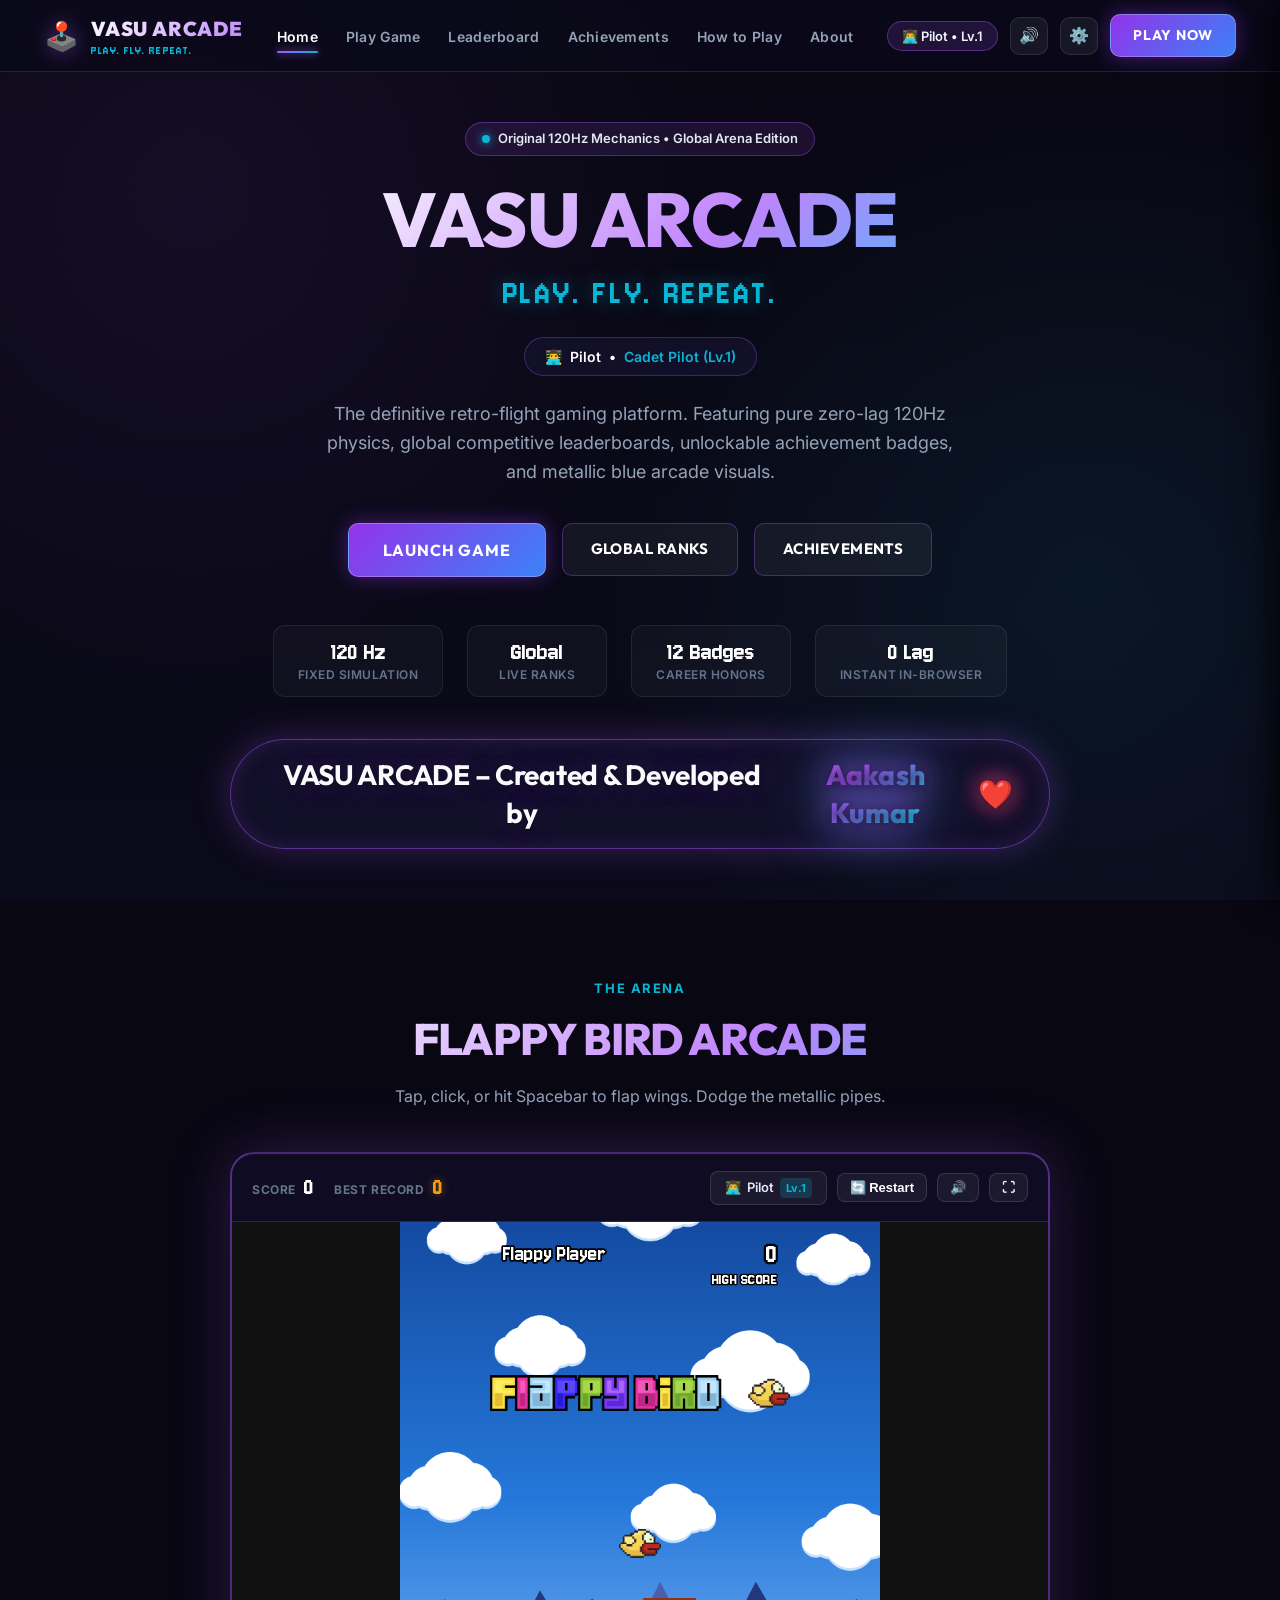
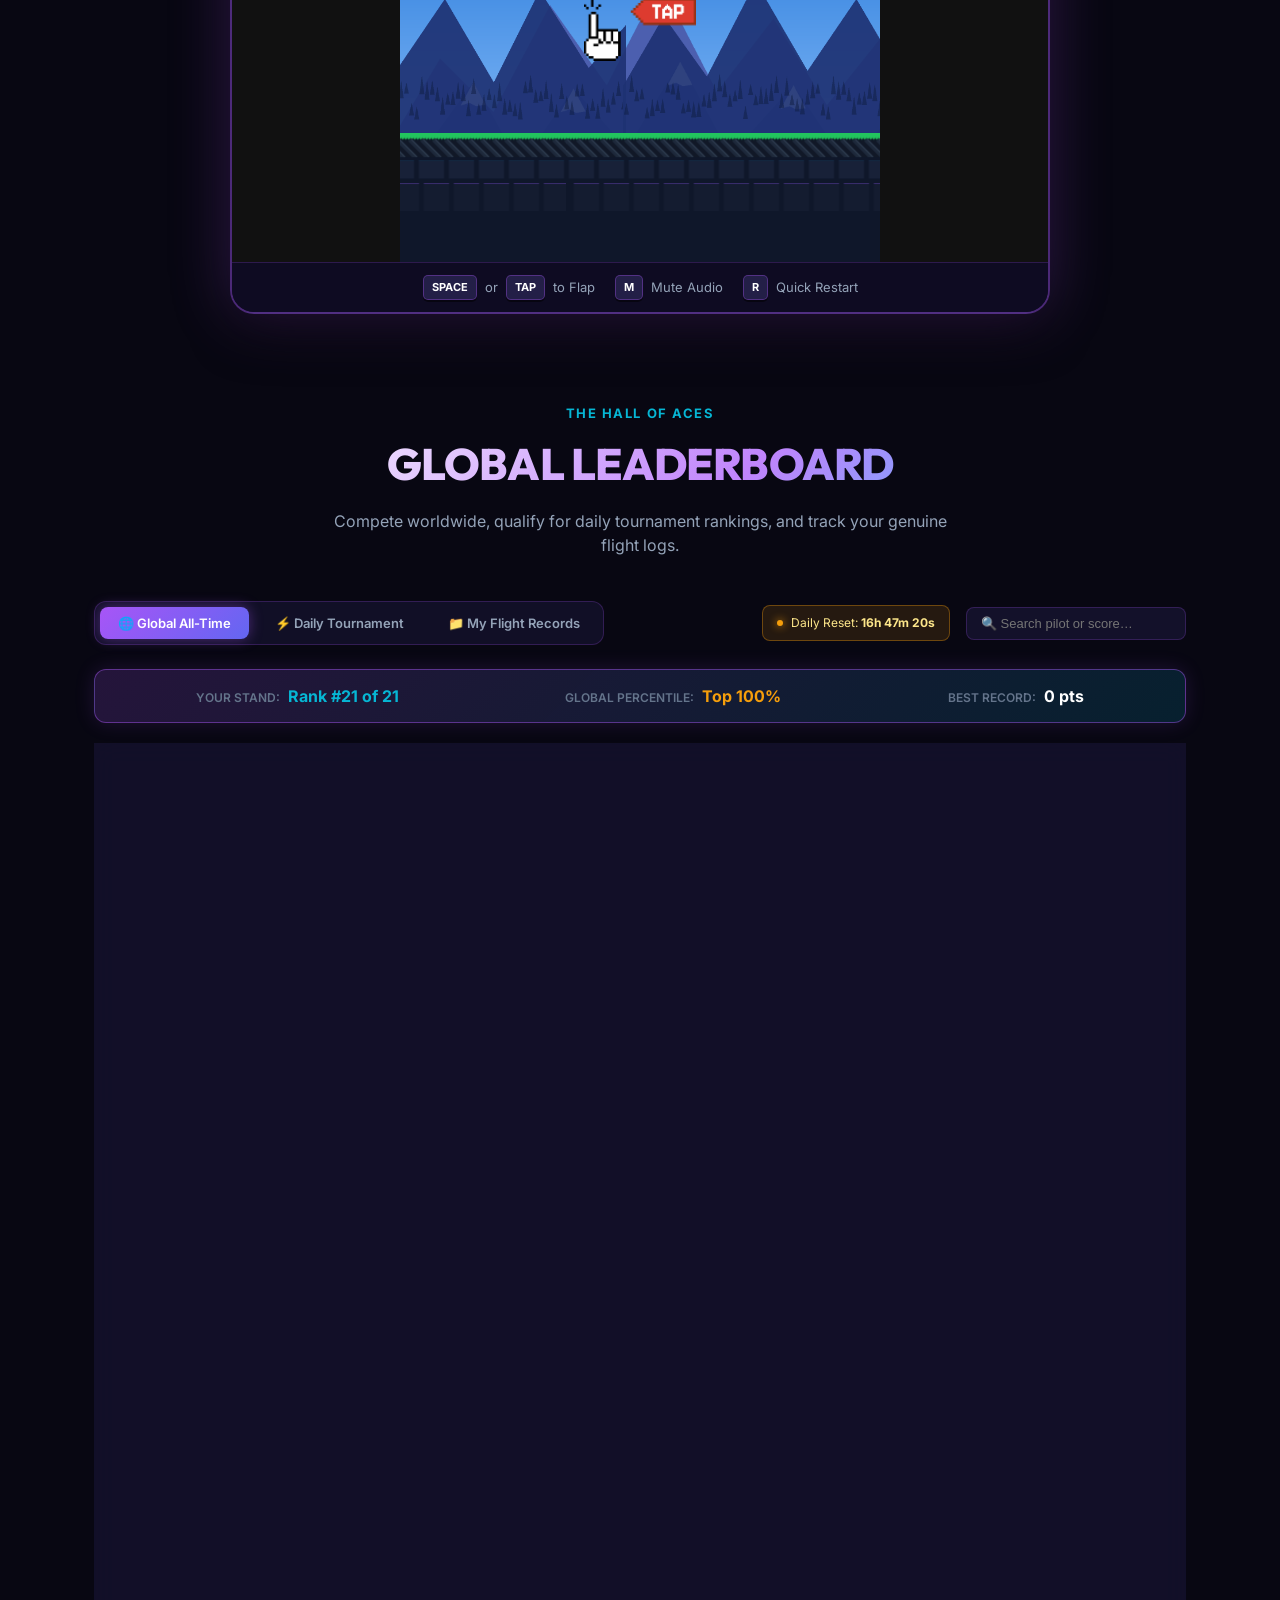
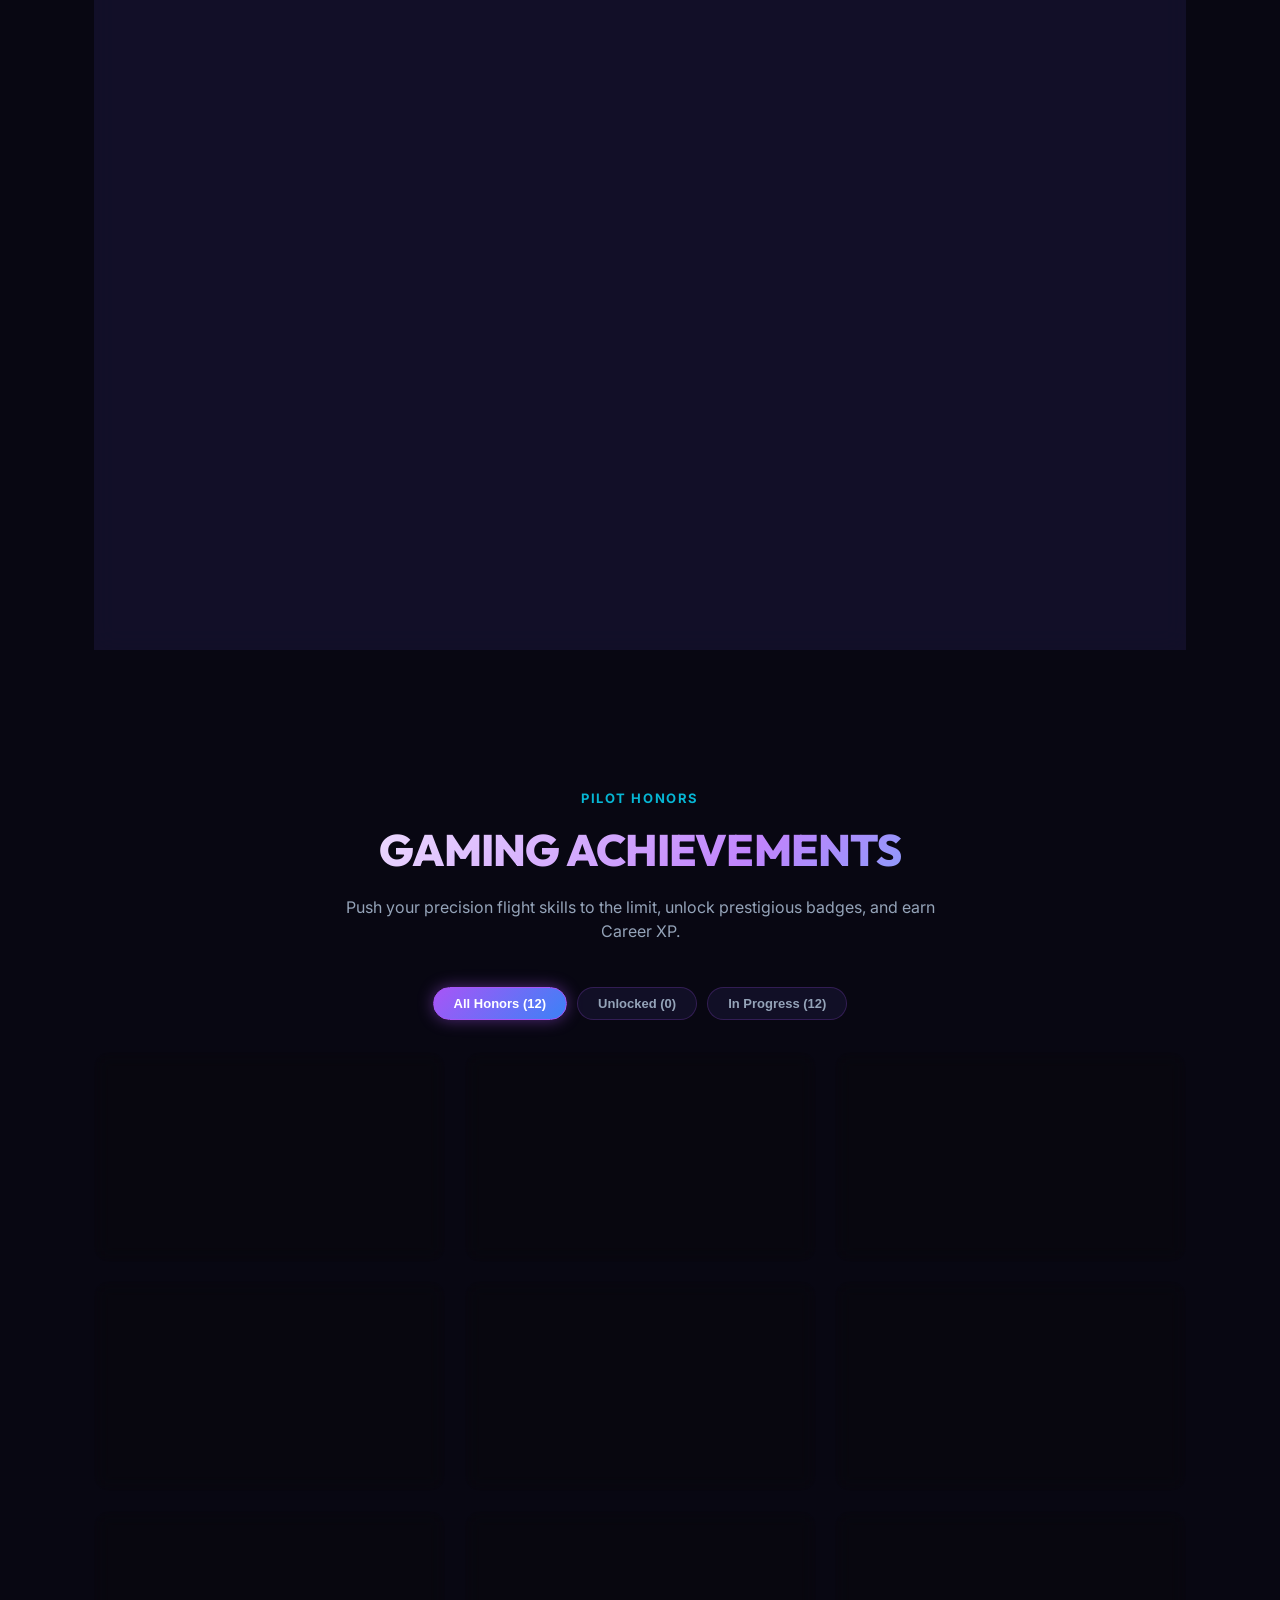
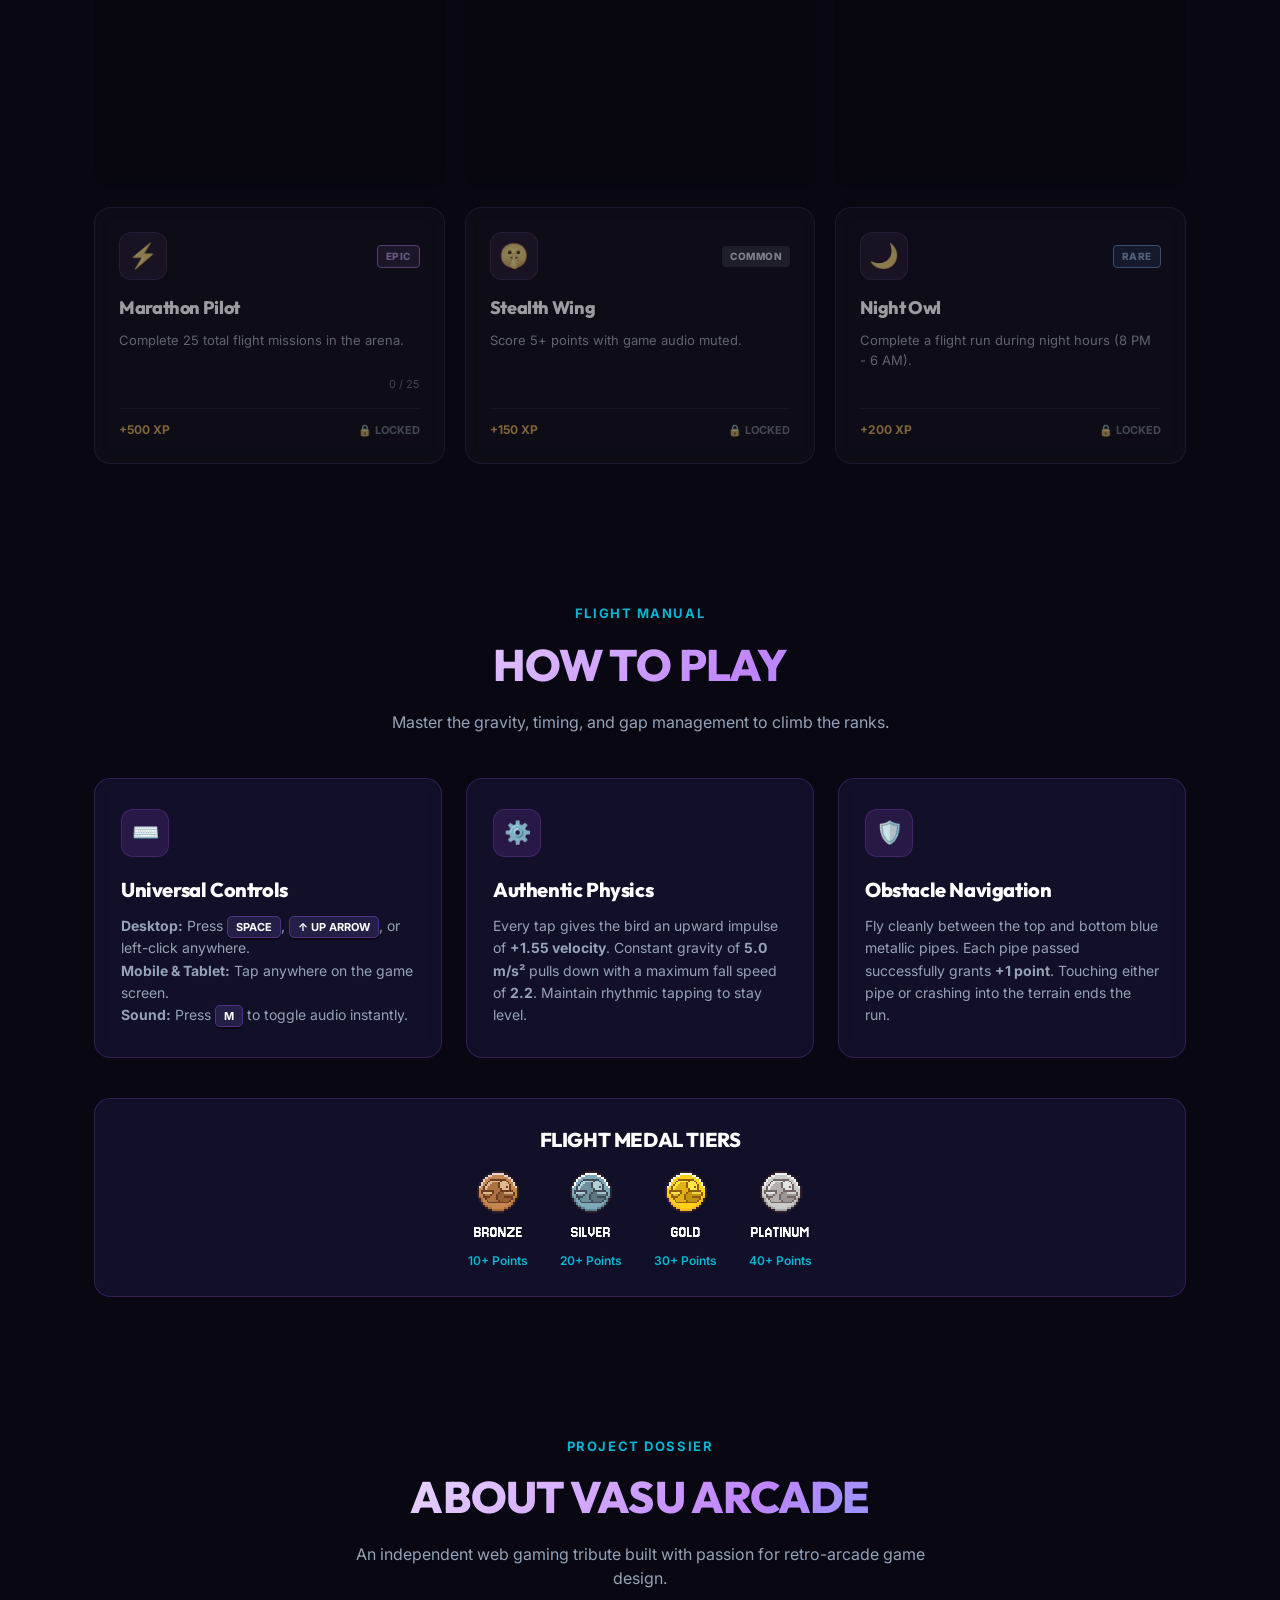
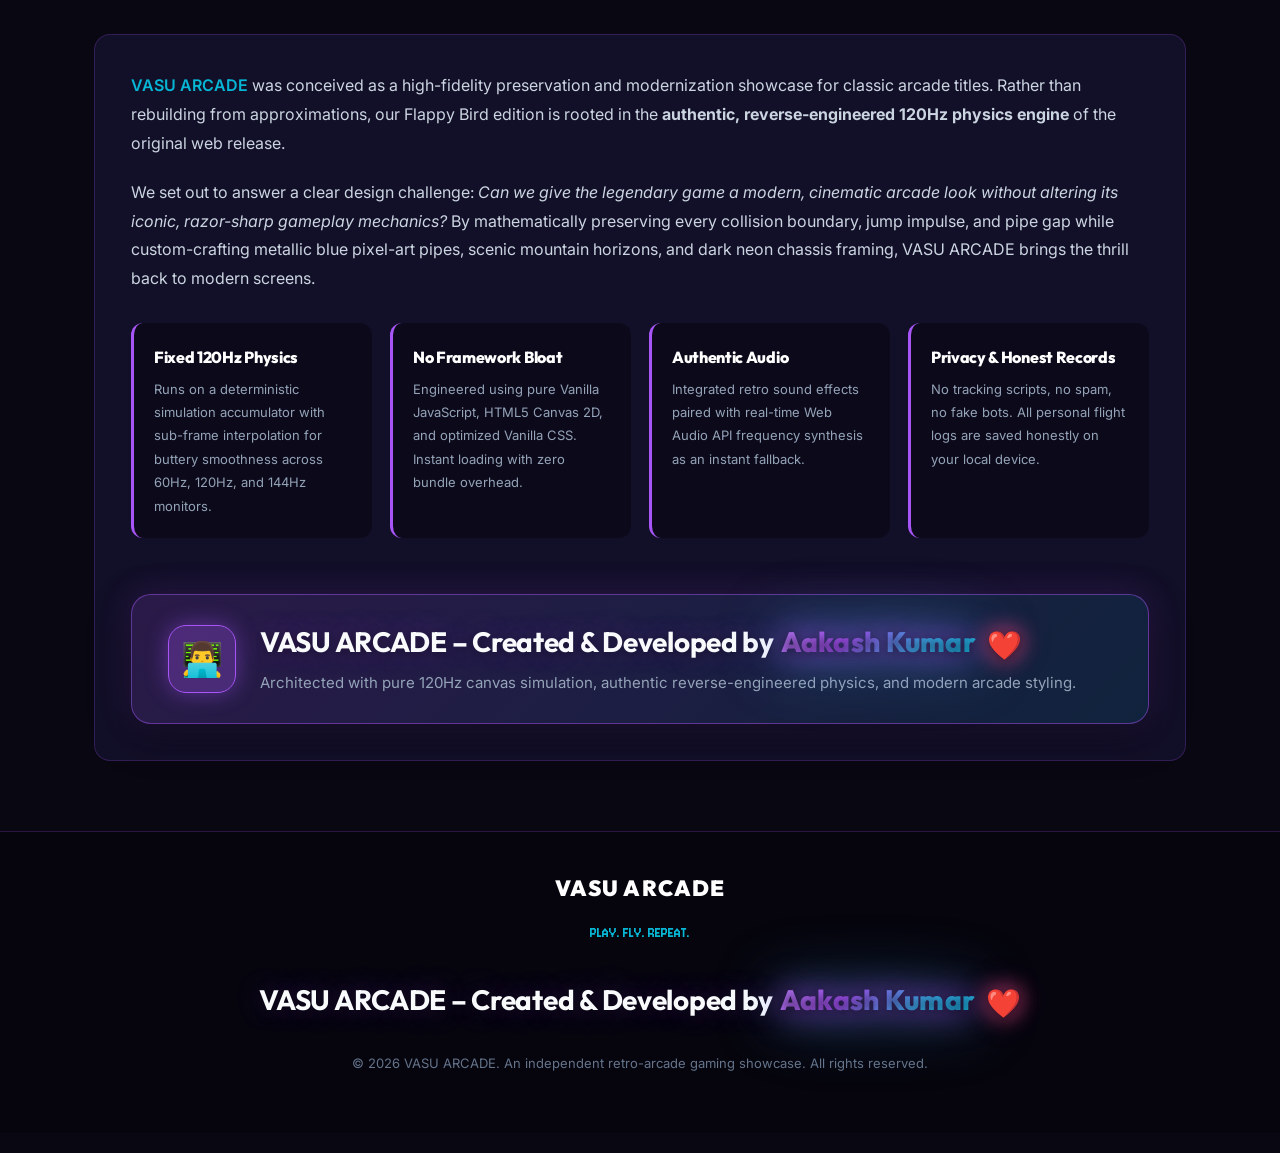
==== flappybird-clone/index.html @ c3abca4f "Prepare VASU ARCADE for deployment" ====
<!DOCTYPE html>
<html lang="en">
<head>
  <meta charset="UTF-8">
  <meta name="viewport" content="width=device-width, initial-scale=1.0, maximum-scale=5.0">
  <title>VASU ARCADE — PLAY. FLY. REPEAT. | Professional Gaming Platform</title>
  <meta name="description" content="Welcome to VASU ARCADE. Play the legendary Flappy Bird game online with original 120Hz physics, global leaderboards, pilot profiles, gaming achievements, and metallic blue pipes.">
  <link rel="icon" type="image/svg+xml" href="favicon.svg">
  <link rel="icon" href="favicon.ico" sizes="any">
  
  <!-- Preload fonts for zero layout shift -->
  <link rel="preload" href="fonts/Jersey10-Regular.woff2" as="font" type="font/woff2" crossorigin>
  <link rel="stylesheet" href="style.css">
</head>
<body>

  <!-- ==========================================================================
       0. Professional Arcade Boot Loader Screen
       ========================================================================== -->
  <div id="arcade-loader" class="arcade-loader-overlay">
    <div class="loader-chassis">
      <div class="loader-scanlines"></div>
      <div class="loader-emblem">🕹️</div>
      <h2 class="loader-brand text-gradient">VASU ARCADE</h2>
      <div class="loader-tagline">PLAY. FLY. REPEAT.</div>

      <div class="loader-terminal">
        <div class="terminal-line"><span class="term-prefix">[SYS]</span> <span id="loader-status-text">INITIALIZING ARCADE BIOS v2.6.0…</span></div>
      </div>

      <div class="loader-progress-track">
        <div id="loader-progress-bar" class="loader-progress-fill"></div>
      </div>
      <div class="loader-meta">
        <span class="loader-sub">120Hz FIXED SIMULATION • GLOBAL NET</span>
        <span id="loader-progress-text" class="loader-pct">0%</span>
      </div>

      <div class="loader-skip-hint">Click anywhere to skip intro</div>
    </div>
  </div>

  <!-- ==========================================================================
       Header & Modern Navigation
       ========================================================================== -->
  <header class="arcade-header">
    <div class="nav-container">
      <a href="#home" class="brand-link">
        <div class="brand-emblem">🕹️</div>
        <div class="brand-title-wrap">
          <span class="brand-name">VASU ARCADE</span>
          <span class="brand-tagline">PLAY. FLY. REPEAT.</span>
        </div>
      </a>

      <ul class="nav-menu">
        <li><a href="#home" class="nav-link active">Home</a></li>
        <li><a href="#play" class="nav-link">Play Game</a></li>
        <li><a href="#leaderboard" class="nav-link">Leaderboard</a></li>
        <li><a href="#achievements" class="nav-link">Achievements</a></li>
        <li><a href="#how-to-play" class="nav-link">How to Play</a></li>
        <li><a href="#about" class="nav-link">About</a></li>
      </ul>

      <div class="nav-actions">
        <!-- Pilot Profile Chip -->
        <button id="nav-profile-btn" class="nav-pilot-chip" title="Open Pilot Dossier & Profile">
          <span id="nav-profile-chip-text">👨‍💻 Pilot • Lv.1</span>
        </button>

        <!-- Sound Quick Toggle -->
        <button id="nav-sound-btn" class="icon-btn" title="Toggle Sound (M)">🔊</button>

        <!-- Sound Settings Gear -->
        <button id="nav-sound-settings-btn" class="icon-btn" title="Audio & Volume Settings">⚙️</button>

        <!-- Primary CTA -->
        <a href="#play" id="nav-cta-btn" class="btn-neon-cta">PLAY NOW</a>

        <!-- Mobile Hamburger Toggle -->
        <button id="mobile-menu-toggle" class="mobile-toggle-btn" aria-label="Open Mobile Navigation">
          <span></span><span></span><span></span>
        </button>
      </div>
    </div>
  </header>

  <!-- ==========================================================================
       Mobile Slide-out Navigation Drawer
       ========================================================================== -->
  <div id="mobile-drawer" class="mobile-drawer">
    <div class="drawer-header">
      <div class="brand-title-wrap">
        <span class="brand-name">VASU ARCADE</span>
        <span class="brand-tagline">PLAY. FLY. REPEAT.</span>
      </div>
      <button id="mobile-drawer-close" class="modal-close-btn" aria-label="Close Menu">✕</button>
    </div>

    <ul class="drawer-menu">
      <li><a href="#home" class="nav-link">🏠 Home</a></li>
      <li><a href="#play" class="nav-link">🕹️ Play Game Arena</a></li>
      <li><a href="#leaderboard" class="nav-link">🏆 Global Leaderboard</a></li>
      <li><a href="#achievements" class="nav-link">🎖️ Badges & Honors</a></li>
      <li><a href="#how-to-play" class="nav-link">📖 Flight Manual</a></li>
      <li><a href="#about" class="nav-link">ℹ️ About Project</a></li>
    </ul>

    <div class="drawer-actions">
      <button class="drawer-btn dock-btn" data-target="profile">👤 Pilot Profile & Avatar</button>
      <button class="drawer-btn dock-btn" data-target="sound">🔊 Audio Settings</button>
      <a href="#play" class="btn-neon-cta" style="width: 100%; text-align: center; margin-top: 8px;">LAUNCH ARENA</a>
    </div>
  </div>

  <!-- ==========================================================================
       1. HOME / Hero Section
       ========================================================================== -->
  <section id="home" class="hero-section arcade-section">
    <div class="hero-container">
      <div class="hero-badge">
        <span class="pulse-dot"></span>
        <span>Original 120Hz Mechanics • Global Arena Edition</span>
      </div>

      <h1 class="hero-title text-gradient">VASU ARCADE</h1>
      <div class="hero-tagline text-retro">PLAY. FLY. REPEAT.</div>

      <!-- Hero Pilot Status Badge -->
      <div id="hero-profile-chip" class="hero-pilot-chip" title="Click to edit call-sign & avatar">
        👨‍💻 <span>Pilot</span> • <span style="color:var(--neon-cyan)">Cadet Pilot (Lv.1)</span>
      </div>

      <p class="hero-description">
        The definitive retro-flight gaming platform. Featuring pure zero-lag 120Hz physics, 
        global competitive leaderboards, unlockable achievement badges, and metallic blue arcade visuals.
      </p>

      <div class="hero-actions">
        <a href="#play" id="hero-play-btn" class="btn-neon-cta btn-hero-primary">LAUNCH GAME</a>
        <a href="#leaderboard" id="hero-scores-btn" class="btn-hero-secondary">GLOBAL RANKS</a>
        <a href="#achievements" id="hero-badges-btn" class="btn-hero-secondary">ACHIEVEMENTS</a>
      </div>

      <div class="hero-stats">
        <div class="stat-chip">
          <span class="stat-chip__value">120 Hz</span>
          <span class="stat-chip__label">Fixed Simulation</span>
        </div>
        <div class="stat-chip">
          <span class="stat-chip__value">Global</span>
          <span class="stat-chip__label">Live Ranks</span>
        </div>
        <div class="stat-chip">
          <span class="stat-chip__value">12 Badges</span>
          <span class="stat-chip__label">Career Honors</span>
        </div>
        <div class="stat-chip">
          <span class="stat-chip__value">0 Lag</span>
          <span class="stat-chip__label">Instant In-Browser</span>
        </div>
      </div>

      <!-- Developer Identity Credit below Homepage Hero -->
      <div class="developer-hero-credit">
        <div class="dev-badge dev-credit-text">
          VASU ARCADE – Created & Developed by <span class="dev-name-gradient">Aakash Kumar</span> <span class="dev-heart">❤️</span>
        </div>
      </div>
    </div>
  </section>

  <!-- ==========================================================================
       2. PLAY GAME Section (Arcade Cabinet)
       ========================================================================== -->
  <section id="play" class="play-section arcade-section">
    <div class="section-container" style="padding-bottom: 20px;">
      <div class="section-header">
        <div class="section-subtitle">THE ARENA</div>
        <h2 class="section-title text-gradient">FLAPPY BIRD ARCADE</h2>
        <p class="section-desc">Tap, click, or hit Spacebar to flap wings. Dodge the metallic pipes.</p>
      </div>

      <div class="cabinet-wrapper">
        <div id="arcade-cabinet" class="arcade-cabinet">
          
          <!-- Top Cabinet HUD Bar -->
          <div class="cabinet-hud">
            <div class="hud-group">
              <div class="hud-item">
                <span class="hud-label">Score</span>
                <span id="hud-current-score" class="hud-val">0</span>
              </div>
              <div class="hud-item">
                <span class="hud-label">Best Record</span>
                <span id="hud-best-score" class="hud-val hud-val--gold">0</span>
              </div>
            </div>

            <div class="hud-controls">
              <div id="player-name-display" class="hud-player-chip" title="Click to customize Pilot Profile">
                👨‍💻 Pilot <span class="badge-level">Lv.1</span>
              </div>
              <button id="hud-restart-btn" class="hud-btn" title="Restart Run (R)">🔄 Restart</button>
              <button id="hud-sound-btn" class="hud-btn" title="Toggle Sound (M)">🔊</button>
              <button id="hud-fullscreen-btn" class="hud-btn" title="Toggle Fullscreen">⛶</button>
            </div>
          </div>

          <!-- Game Viewport & Canvas Screen -->
          <div id="app-container" class="cabinet-screen">
            <!-- Boot Loader inside canvas cabinet -->
            <div id="boot-splash" class="boot-splash">
              <img class="boot-splash__logo" src="sprites/logo.webp" alt="Vasu Arcade Logo">
              <div class="boot-splash__spinner"></div>
              <div class="boot-splash__label">INITIALIZING ARCADE…</div>
            </div>

            <!-- Authentic 120Hz Canvas -->
            <canvas id="game-canvas" tabindex="0"></canvas>
          </div>

          <!-- Bottom Cabinet Keyboard Hints -->
          <div class="cabinet-footer">
            <div class="control-hint">
              <kbd>SPACE</kbd> or <kbd>TAP</kbd> <span>to Flap</span>
            </div>
            <div class="control-hint">
              <kbd>M</kbd> <span>Mute Audio</span>
            </div>
            <div class="control-hint">
              <kbd>R</kbd> <span>Quick Restart</span>
            </div>
          </div>

        </div>
      </div>
    </div>
  </section>

  <!-- ==========================================================================
       3. GLOBAL LEADERBOARD Section
       ========================================================================== -->
  <section id="leaderboard" class="leaderboard-section arcade-section">
    <div class="section-container">
      <div class="section-header">
        <div class="section-subtitle">THE HALL OF ACES</div>
        <h2 class="section-title text-gradient">GLOBAL LEADERBOARD</h2>
        <p class="section-desc">Compete worldwide, qualify for daily tournament rankings, and track your genuine flight logs.</p>
      </div>

      <!-- Leaderboard Navigation Tabs & Timer -->
      <div class="lb-controls-bar">
        <div class="lb-tabs-group">
          <button class="lb-tab-btn active" data-tab="global">🌐 Global All-Time</button>
          <button class="lb-tab-btn" data-tab="daily">⚡ Daily Tournament</button>
          <button class="lb-tab-btn" data-tab="local">📁 My Flight Records</button>
        </div>

        <div class="lb-meta-group">
          <div class="daily-reset-pill">
            <span class="timer-dot"></span>
            <span>Daily Reset: <strong id="daily-countdown">--:--:--</strong></span>
          </div>
          <div class="lb-search-wrap">
            <input type="text" id="leaderboard-search" class="lb-search-input" placeholder="🔍 Search pilot or score…">
          </div>
        </div>
      </div>

      <!-- Player Standing Sticky Bar -->
      <div id="player-standing-bar" class="player-standing-bar">
        <!-- Dynamically populated by arcade.js -->
      </div>

      <!-- Leaderboard Table Container -->
      <div class="records-panel">
        <div class="table-responsive">
          <table class="arcade-table">
            <thead>
              <tr>
                <th style="width: 15%;">Rank</th>
                <th style="width: 40%;">Pilot & Call-sign</th>
                <th style="width: 15%;">Score</th>
                <th style="width: 15%;">Medal</th>
                <th style="width: 15%;">Division / Date</th>
              </tr>
            </thead>
            <tbody id="leaderboard-table-body">
              <!-- Dynamically populated by arcade.js -->
            </tbody>
          </table>
        </div>

        <div id="leaderboard-empty-notice" class="empty-notice" style="display: none;">
          No matching pilots found.
        </div>

        <div class="records-panel-footer">
          <span class="records-note">Verified 120Hz Fixed Physics engine rankings. Anti-cheat integrity verified.</span>
          <button id="reset-records-btn" class="btn-ghost-danger">Reset Local Logs</button>
        </div>
      </div>
    </div>
  </section>

  <!-- ==========================================================================
       4. ACHIEVEMENTS & BADGES Section
       ========================================================================== -->
  <section id="achievements" class="achievements-section arcade-section">
    <div class="section-container">
      <div class="section-header">
        <div class="section-subtitle">PILOT HONORS</div>
        <h2 class="section-title text-gradient">GAMING ACHIEVEMENTS</h2>
        <p class="section-desc">Push your precision flight skills to the limit, unlock prestigious badges, and earn Career XP.</p>
      </div>

      <!-- Filter Pills -->
      <div class="achievement-filters-bar">
        <button class="achievement-filter-pill active" data-filter="all">All Honors (<span id="ach-count-all">12</span>)</button>
        <button class="achievement-filter-pill" data-filter="unlocked">Unlocked (<span id="ach-count-unlocked">0</span>)</button>
        <button class="achievement-filter-pill" data-filter="locked">In Progress (<span id="ach-count-locked">12</span>)</button>
      </div>

      <!-- Achievements Cards Grid -->
      <div id="achievements-grid" class="achievements-grid">
        <!-- Dynamically rendered by arcade.js -->
      </div>
    </div>
  </section>

  <!-- ==========================================================================
       5. HOW TO PLAY Section
       ========================================================================== -->
  <section id="how-to-play" class="how-section arcade-section">
    <div class="section-container">
      <div class="section-header">
        <div class="section-subtitle">FLIGHT MANUAL</div>
        <h2 class="section-title text-gradient">HOW TO PLAY</h2>
        <p class="section-desc">Master the gravity, timing, and gap management to climb the ranks.</p>
      </div>

      <div class="how-cards-grid">
        <div class="arcade-card">
          <div class="card-icon">⌨️</div>
          <h3 class="card-title">Universal Controls</h3>
          <p class="card-text">
            <strong>Desktop:</strong> Press <kbd>SPACE</kbd>, <kbd>↑ UP ARROW</kbd>, or left-click anywhere.<br>
            <strong>Mobile & Tablet:</strong> Tap anywhere on the game screen.<br>
            <strong>Sound:</strong> Press <kbd>M</kbd> to toggle audio instantly.
          </p>
        </div>

        <div class="arcade-card">
          <div class="card-icon">⚙️</div>
          <h3 class="card-title">Authentic Physics</h3>
          <p class="card-text">
            Every tap gives the bird an upward impulse of <strong>+1.55 velocity</strong>. 
            Constant gravity of <strong>5.0 m/s²</strong> pulls down with a maximum fall speed of <strong>2.2</strong>. 
            Maintain rhythmic tapping to stay level.
          </p>
        </div>

        <div class="arcade-card">
          <div class="card-icon">🛡️</div>
          <h3 class="card-title">Obstacle Navigation</h3>
          <p class="card-text">
            Fly cleanly between the top and bottom blue metallic pipes. 
            Each pipe passed successfully grants <strong>+1 point</strong>. 
            Touching either pipe or crashing into the terrain ends the run.
          </p>
        </div>
      </div>

      <!-- Medals Tier Showcase -->
      <div class="medals-tier-banner">
        <h4 style="font-size: 20px; color: #fff;">FLIGHT MEDAL TIERS</h4>
        <div class="medals-row">
          <div class="medal-item">
            <img src="sprites/medal-bronze.png" alt="Bronze Medal">
            <span class="medal-tier">BRONZE</span>
            <span class="medal-threshold">10+ Points</span>
          </div>
          <div class="medal-item">
            <img src="sprites/medal-silver.png" alt="Silver Medal">
            <span class="medal-tier">SILVER</span>
            <span class="medal-threshold">20+ Points</span>
          </div>
          <div class="medal-item">
            <img src="sprites/medal-gold.png" alt="Gold Medal">
            <span class="medal-tier">GOLD</span>
            <span class="medal-threshold">30+ Points</span>
          </div>
          <div class="medal-item">
            <img src="sprites/medal-platinum.png" alt="Platinum Medal">
            <span class="medal-tier">PLATINUM</span>
            <span class="medal-threshold">40+ Points</span>
          </div>
        </div>
      </div>
    </div>
  </section>

  <!-- ==========================================================================
       6. ABOUT Section
       ========================================================================== -->
  <section id="about" class="about-section arcade-section">
    <div class="section-container">
      <div class="section-header">
        <div class="section-subtitle">PROJECT DOSSIER</div>
        <h2 class="section-title text-gradient">ABOUT VASU ARCADE</h2>
        <p class="section-desc">An independent web gaming tribute built with passion for retro-arcade game design.</p>
      </div>

      <div class="about-content">
        <p>
          <strong class="about-highlight">VASU ARCADE</strong> was conceived as a high-fidelity preservation and modernization showcase for classic arcade titles. 
          Rather than rebuilding from approximations, our Flappy Bird edition is rooted in the 
          <strong>authentic, reverse-engineered 120Hz physics engine</strong> of the original web release.
        </p>

        <p>
          We set out to answer a clear design challenge: <em>Can we give the legendary game a modern, cinematic arcade look without altering its iconic, razor-sharp gameplay mechanics?</em> 
          By mathematically preserving every collision boundary, jump impulse, and pipe gap while custom-crafting metallic blue pixel-art pipes, scenic mountain horizons, and dark neon chassis framing, 
          VASU ARCADE brings the thrill back to modern screens.
        </p>

        <div class="about-grid">
          <div class="about-pill">
            <h4>Fixed 120Hz Physics</h4>
            <p>Runs on a deterministic simulation accumulator with sub-frame interpolation for buttery smoothness across 60Hz, 120Hz, and 144Hz monitors.</p>
          </div>
          <div class="about-pill">
            <h4>No Framework Bloat</h4>
            <p>Engineered using pure Vanilla JavaScript, HTML5 Canvas 2D, and optimized Vanilla CSS. Instant loading with zero bundle overhead.</p>
          </div>
          <div class="about-pill">
            <h4>Authentic Audio</h4>
            <p>Integrated retro sound effects paired with real-time Web Audio API frequency synthesis as an instant fallback.</p>
          </div>
          <div class="about-pill">
            <h4>Privacy & Honest Records</h4>
            <p>No tracking scripts, no spam, no fake bots. All personal flight logs are saved honestly on your local device.</p>
          </div>
        </div>

        <!-- Developer Credit Card in About -->
        <div class="developer-about-card">
          <div class="dev-avatar">👨‍💻</div>
          <div class="dev-meta">
            <div class="dev-credit-text">
              VASU ARCADE – Created & Developed by <span class="dev-name-gradient">Aakash Kumar</span> <span class="dev-heart">❤️</span>
            </div>
            <div class="dev-subtext">Architected with pure 120Hz canvas simulation, authentic reverse-engineered physics, and modern arcade styling.</div>
          </div>
        </div>
      </div>
    </div>
  </section>

  <!-- ==========================================================================
       Footer
       ========================================================================== -->
  <footer class="arcade-footer">
    <div class="footer-container">
      <div class="footer-brand">VASU ARCADE</div>
      <div class="footer-tagline">PLAY. FLY. REPEAT.</div>
      <div class="footer-dev-credit dev-credit-text">
        VASU ARCADE – Created & Developed by <span class="dev-name-gradient">Aakash Kumar</span> <span class="dev-heart">❤️</span>
      </div>
      <p class="footer-copy">
        © 2026 VASU ARCADE. An independent retro-arcade gaming showcase. All rights reserved.
      </p>
    </div>
  </footer>

  <!-- ==========================================================================
       Mobile Bottom Quick Dock (Thumb-Friendly for Phones)
       ========================================================================== -->
  <nav class="mobile-bottom-dock">
    <button class="dock-btn" data-target="home">
      <span class="dock-icon">🏠</span>
      <span class="dock-label">Home</span>
    </button>
    <button class="dock-btn" data-target="play">
      <span class="dock-icon">🕹️</span>
      <span class="dock-label">Play</span>
    </button>
    <button class="dock-btn" data-target="leaderboard">
      <span class="dock-icon">🏆</span>
      <span class="dock-label">Ranks</span>
    </button>
    <button class="dock-btn" data-target="achievements">
      <span class="dock-icon">🎖️</span>
      <span class="dock-label">Badges</span>
    </button>
    <button class="dock-btn" data-target="profile">
      <span class="dock-icon">👤</span>
      <span class="dock-label">Profile</span>
    </button>
  </nav>

  <!-- ==========================================================================
       Modal: Pilot Profile Dossier
       ========================================================================== -->
  <div id="profile-modal" class="arcade-modal">
    <div class="modal-backdrop modal-backdrop-dismiss"></div>
    <div class="modal-card">
      <div class="modal-header">
        <div class="modal-title-wrap">
          <span class="modal-badge">PILOT DOSSIER</span>
          <h3 class="modal-title">PILOT PROFILE & CAREER</h3>
        </div>
        <button class="modal-close-btn" aria-label="Close Profile Modal">✕</button>
      </div>

      <div class="modal-body">
        <!-- Profile Banner -->
        <div class="profile-banner">
          <div id="modal-avatar-display" class="profile-avatar-large">👨‍💻</div>
          <div class="profile-banner-info">
            <div class="profile-name-row">
              <input type="text" id="profile-name-input" class="profile-name-input" maxlength="16" placeholder="Enter Call-sign">
            </div>
            <div id="modal-level-badge" class="profile-rank-badge">Level 1 • Cadet Pilot</div>
            
            <div class="profile-xp-track">
              <div id="modal-xp-bar" class="profile-xp-fill" style="width: 10%;"></div>
            </div>
            <div class="profile-xp-meta">
              <span>Career Experience</span>
              <strong id="modal-xp-text">0 XP</strong>
            </div>
          </div>
        </div>

        <!-- Avatar Picker Grid -->
        <div class="profile-field-group">
          <label class="profile-field-label">CHOOSE YOUR PILOT AVATAR</label>
          <div id="profile-avatar-picker" class="avatar-picker-grid">
            <!-- Dynamically populated by arcade.js -->
          </div>
        </div>

        <!-- Career Lifetime Metrics -->
        <div class="profile-stats-grid">
          <div class="p-stat-box">
            <span class="p-stat-label">Best Record</span>
            <strong id="profile-stat-best" class="p-stat-val" style="color:var(--gold)">0</strong>
          </div>
          <div class="p-stat-box">
            <span class="p-stat-label">Total Flights</span>
            <strong id="profile-stat-runs" class="p-stat-val">0</strong>
          </div>
          <div class="p-stat-box">
            <span class="p-stat-label">Pipes Cleared</span>
            <strong id="profile-stat-pipes" class="p-stat-val" style="color:var(--neon-cyan)">0</strong>
          </div>
          <div class="p-stat-box">
            <span class="p-stat-label">Honors Unlocked</span>
            <strong id="profile-stat-badges" class="p-stat-val">0 / 12</strong>
          </div>
        </div>
      </div>

      <div class="modal-footer">
        <button type="button" class="btn-ghost modal-close-btn">Cancel</button>
        <button type="button" id="save-profile-btn" class="btn-neon-cta">SAVE PROFILE</button>
      </div>
    </div>
  </div>

  <!-- ==========================================================================
       Modal: Sound & Audio Settings
       ========================================================================== -->
  <div id="sound-modal" class="arcade-modal">
    <div class="modal-backdrop modal-backdrop-dismiss"></div>
    <div class="modal-card modal-card-sm">
      <div class="modal-header">
        <div class="modal-title-wrap">
          <span class="modal-badge">AUDIO ENGINE</span>
          <h3 class="modal-title">SOUND SETTINGS</h3>
        </div>
        <button class="modal-close-btn" aria-label="Close Sound Modal">✕</button>
      </div>

      <div class="modal-body">
        <!-- Master Mute Toggle -->
        <div class="sound-setting-row">
          <div class="sound-label-wrap">
            <span class="sound-title">Master Game Audio</span>
            <span class="sound-sub">Enable or mute all gameplay SFX and synthesizer audio</span>
          </div>
          <label class="toggle-switch">
            <input type="checkbox" id="sound-mute-checkbox" checked>
            <span class="toggle-slider"></span>
          </label>
        </div>

        <!-- Volume Slider -->
        <div class="sound-setting-row volume-slider-row">
          <div class="sound-label-wrap">
            <div class="vol-title-bar">
              <span class="sound-title">Master Volume</span>
              <span id="sound-volume-percent" class="vol-percent-badge">85%</span>
            </div>
            <input type="range" id="sound-volume-slider" class="arcade-range-slider" min="0" max="100" value="85">
          </div>
        </div>

        <!-- SFX Preview Test Controls -->
        <div class="sfx-preview-box">
          <div class="sfx-preview-title">TEST SOUND EFFECTS</div>
          <div class="sfx-preview-buttons">
            <button type="button" class="btn-sfx-test" data-sound="wing">🪽 Flap Wing</button>
            <button type="button" class="btn-sfx-test" data-sound="point">🔔 Point Score</button>
            <button type="button" class="btn-sfx-test" data-sound="hit">💥 Pipe Hit</button>
            <button type="button" class="btn-sfx-test" data-sound="die">💀 Game Over</button>
          </div>
        </div>

        <div class="shortcut-tip">
          <span>Tip: Press <kbd>M</kbd> during gameplay to instantly toggle audio.</span>
        </div>
      </div>

      <div class="modal-footer">
        <button type="button" class="btn-neon-cta modal-close-btn" style="width: 100%;">APPLY & CLOSE</button>
      </div>
    </div>
  </div>

  <!-- Toast Container for Achievements & Level-ups -->
  <div id="toast-container" class="toast-container"></div>

  <!-- Scripts -->
  <script src="game.js"></script>
  <script src="arcade.js"></script>
</body>
</html>
---- flappybird-clone/style.css ----
/* ==========================================================================
   VASU ARCADE - Core Design System & Gaming Stylesheet
   Tagline: PLAY. FLY. REPEAT.
   ========================================================================== */

@import url('https://fonts.googleapis.com/css2?family=Inter:wght@400;500;600;700&family=Outfit:wght@600;700;800;900&display=swap');

@font-face {
  font-family: 'Jersey10';
  src: url('fonts/Jersey10-Regular.woff2') format('woff2'),
       url('fonts/Jersey10-Regular.ttf') format('truetype');
  font-display: swap;
}

:root {
  --bg-deep: #080712;
  --bg-surface: #0e0d22;
  --bg-card: rgba(22, 19, 48, 0.75);
  --bg-card-hover: rgba(30, 26, 66, 0.9);
  --border-card: rgba(168, 85, 247, 0.22);
  --border-cyan: rgba(6, 182, 212, 0.35);

  --neon-purple: #a855f7;
  --neon-purple-glow: rgba(168, 85, 247, 0.45);
  --neon-cyan: #06b6d4;
  --neon-cyan-glow: rgba(6, 182, 212, 0.45);
  --neon-blue: #3b82f6;
  --neon-emerald: #10b981;
  --gold: #f59e0b;

  --text-main: #f8fafc;
  --text-muted: #94a3b8;
  --text-dim: #64748b;

  --font-brand: 'Outfit', -apple-system, BlinkMacSystemFont, sans-serif;
  --font-ui: 'Inter', -apple-system, BlinkMacSystemFont, sans-serif;
  --font-retro: 'Jersey10', monospace, sans-serif;

  --header-height: 72px;
}

* {
  box-sizing: border-box;
  margin: 0;
  padding: 0;
}

html {
  scroll-behavior: smooth;
}

body {
  background-color: var(--bg-deep);
  color: var(--text-main);
  font-family: var(--font-ui);
  line-height: 1.5;
  overflow-x: hidden;
  background-image: 
    radial-gradient(circle at 15% 20%, rgba(168, 85, 247, 0.08) 0%, transparent 40%),
    radial-gradient(circle at 85% 65%, rgba(6, 182, 212, 0.08) 0%, transparent 40%),
    linear-gradient(to bottom, #080712, #0b0a1a);
  background-attachment: fixed;
  padding-bottom: 20px;
}

/* ==========================================================================
   Typography & Utilities
   ========================================================================== */

h1, h2, h3, h4 {
  font-family: var(--font-brand);
  font-weight: 800;
  letter-spacing: -0.02em;
}

.text-gradient {
  background: linear-gradient(135deg, #ffffff 10%, #c084fc 60%, #38bdf8 100%);
  -webkit-background-clip: text;
  -webkit-text-fill-color: transparent;
  background-clip: text;
}

.text-retro {
  font-family: var(--font-retro);
  letter-spacing: 0.05em;
}

/* ==========================================================================
   Header & Navigation
   ========================================================================== */

.arcade-header {
  position: fixed;
  top: 0;
  left: 0;
  right: 0;
  height: var(--header-height);
  background: rgba(11, 10, 26, 0.88);
  backdrop-filter: blur(16px);
  -webkit-backdrop-filter: blur(16px);
  border-bottom: 1px solid var(--border-card);
  z-index: 1000;
  transition: all 0.3s ease;
}

.nav-container {
  max-width: 1240px;
  height: 100%;
  margin: 0 auto;
  padding: 0 24px;
  display: flex;
  align-items: center;
  justify-content: space-between;
}

.brand-link {
  display: flex;
  align-items: center;
  gap: 12px;
  text-decoration: none;
  color: inherit;
}

.brand-emblem {
  font-size: 28px;
  filter: drop-shadow(0 0 10px var(--neon-purple-glow));
  transition: transform 0.3s ease;
}

.brand-link:hover .brand-emblem {
  transform: scale(1.1) rotate(-8deg);
}

.brand-title-wrap {
  display: flex;
  flex-direction: column;
}

.brand-name {
  font-family: var(--font-brand);
  font-size: 20px;
  font-weight: 900;
  letter-spacing: 0.04em;
  background: linear-gradient(135deg, #fff 0%, #c084fc 100%);
  -webkit-background-clip: text;
  -webkit-text-fill-color: transparent;
  background-clip: text;
}

.brand-tagline {
  font-family: var(--font-retro);
  font-size: 13px;
  letter-spacing: 0.08em;
  color: var(--neon-cyan);
  line-height: 1;
}

.nav-menu {
  display: flex;
  list-style: none;
  gap: 28px;
}

.nav-link {
  text-decoration: none;
  color: var(--text-muted);
  font-size: 14px;
  font-weight: 600;
  letter-spacing: 0.02em;
  transition: all 0.2s ease;
  position: relative;
  padding: 4px 0;
}

.nav-link:hover,
.nav-link.active {
  color: #fff;
}

.nav-link.active::after {
  content: '';
  position: absolute;
  bottom: -4px;
  left: 0;
  width: 100%;
  height: 2px;
  background: linear-gradient(90deg, var(--neon-purple), var(--neon-cyan));
  border-radius: 2px;
  box-shadow: 0 0 8px var(--neon-purple);
}

.nav-actions {
  display: flex;
  align-items: center;
  gap: 12px;
}

.nav-pilot-chip {
  display: inline-flex;
  align-items: center;
  gap: 6px;
  padding: 6px 14px;
  border-radius: 9999px;
  background: rgba(168, 85, 247, 0.15);
  border: 1px solid rgba(168, 85, 247, 0.4);
  color: #f1f5f9;
  font-family: var(--font-ui);
  font-size: 13px;
  font-weight: 600;
  cursor: pointer;
  transition: all 0.25s ease;
}

.nav-pilot-chip:hover {
  background: rgba(168, 85, 247, 0.3);
  border-color: var(--neon-cyan);
  box-shadow: 0 0 16px rgba(168, 85, 247, 0.4);
  transform: translateY(-1px);
}

.icon-btn {
  background: rgba(255, 255, 255, 0.06);
  border: 1px solid rgba(255, 255, 255, 0.1);
  color: #fff;
  width: 38px;
  height: 38px;
  border-radius: 10px;
  display: flex;
  align-items: center;
  justify-content: center;
  font-size: 16px;
  cursor: pointer;
  transition: all 0.2s ease;
}

.icon-btn:hover {
  background: rgba(168, 85, 247, 0.2);
  border-color: var(--neon-purple);
  box-shadow: 0 0 12px var(--neon-purple-glow);
}

.mobile-toggle-btn {
  display: none;
  flex-direction: column;
  justify-content: space-between;
  width: 38px;
  height: 38px;
  padding: 10px 8px;
  background: rgba(255, 255, 255, 0.06);
  border: 1px solid rgba(255, 255, 255, 0.12);
  border-radius: 10px;
  cursor: pointer;
}

.mobile-toggle-btn span {
  display: block;
  height: 2px;
  width: 100%;
  background: #f1f5f9;
  border-radius: 2px;
  transition: all 0.2s ease;
}

/* Buttons */
.btn-neon-cta {
  display: inline-flex;
  align-items: center;
  justify-content: center;
  padding: 10px 22px;
  border-radius: 10px;
  font-family: var(--font-brand);
  font-weight: 700;
  font-size: 14px;
  letter-spacing: 0.05em;
  text-decoration: none;
  color: #fff;
  background: linear-gradient(135deg, #9333ea 0%, #3b82f6 100%);
  border: 1px solid rgba(255, 255, 255, 0.25);
  box-shadow: 0 0 20px rgba(147, 51, 234, 0.45);
  cursor: pointer;
  transition: all 0.25s ease;
}

.btn-neon-cta:hover {
  box-shadow: 0 0 28px rgba(59, 130, 246, 0.6);
  transform: translateY(-2px);
  filter: brightness(1.1);
}

.btn-ghost {
  display: inline-flex;
  align-items: center;
  justify-content: center;
  padding: 10px 20px;
  border-radius: 10px;
  font-family: var(--font-brand);
  font-weight: 600;
  font-size: 14px;
  text-decoration: none;
  color: var(--text-muted);
  background: rgba(255, 255, 255, 0.05);
  border: 1px solid rgba(255, 255, 255, 0.12);
  cursor: pointer;
  transition: all 0.2s ease;
}

.btn-ghost:hover {
  background: rgba(255, 255, 255, 0.1);
  color: #fff;
}

/* ==========================================================================
   0. Professional Arcade Boot Loader Overlay
   ========================================================================== */

.arcade-loader-overlay {
  position: fixed;
  inset: 0;
  background: #06050e;
  z-index: 99999;
  display: flex;
  align-items: center;
  justify-content: center;
  transition: opacity 0.5s ease, visibility 0.5s ease;
}

.arcade-loader-overlay.loader-fade-out {
  opacity: 0;
  visibility: hidden;
  pointer-events: none;
}

.loader-chassis {
  position: relative;
  width: min(90%, 540px);
  padding: 44px 36px;
  border-radius: 24px;
  background: rgba(18, 15, 42, 0.95);
  border: 1.5px solid rgba(168, 85, 247, 0.5);
  box-shadow: 0 0 60px rgba(168, 85, 247, 0.35), inset 0 0 30px rgba(168, 85, 247, 0.15);
  text-align: center;
  display: flex;
  flex-direction: column;
  align-items: center;
  overflow: hidden;
}

.loader-scanlines {
  position: absolute;
  inset: 0;
  background: linear-gradient(rgba(18, 16, 16, 0) 50%, rgba(0, 0, 0, 0.25) 50%);
  background-size: 100% 4px;
  pointer-events: none;
  opacity: 0.6;
}

.loader-emblem {
  font-size: 52px;
  margin-bottom: 8px;
  animation: emblemFloat 2s ease-in-out infinite;
  filter: drop-shadow(0 0 20px var(--neon-purple-glow));
}

@keyframes emblemFloat {
  0%, 100% { transform: translateY(0); }
  50% { transform: translateY(-8px); }
}

.loader-brand {
  font-size: 34px;
  margin-bottom: 4px;
  letter-spacing: 0.04em;
}

.loader-tagline {
  font-family: var(--font-retro);
  font-size: 18px;
  color: var(--neon-cyan);
  margin-bottom: 24px;
}

.loader-terminal {
  width: 100%;
  background: rgba(0, 0, 0, 0.6);
  border: 1px solid rgba(168, 85, 247, 0.3);
  border-radius: 10px;
  padding: 12px 16px;
  font-family: monospace;
  font-size: 13px;
  color: #38bdf8;
  margin-bottom: 20px;
  text-align: left;
  box-shadow: inset 0 2px 8px rgba(0, 0, 0, 0.6);
}

.term-prefix {
  color: var(--neon-purple);
  font-weight: 700;
}

.loader-progress-track {
  width: 100%;
  height: 10px;
  border-radius: 9999px;
  background: rgba(255, 255, 255, 0.08);
  overflow: hidden;
  border: 1px solid rgba(168, 85, 247, 0.3);
  box-shadow: inset 0 2px 4px rgba(0, 0, 0, 0.5);
  margin-bottom: 12px;
}

.loader-progress-fill {
  width: 0%;
  height: 100%;
  border-radius: 9999px;
  background: linear-gradient(90deg, var(--neon-purple), var(--neon-cyan));
  box-shadow: 0 0 16px var(--neon-cyan);
  transition: width 0.2s cubic-bezier(0.16, 1, 0.3, 1);
}

.loader-meta {
  width: 100%;
  display: flex;
  justify-content: space-between;
  align-items: center;
  font-size: 12px;
  color: var(--text-dim);
  font-weight: 600;
}

.loader-pct {
  font-family: var(--font-retro);
  font-size: 18px;
  color: #fff;
}

.loader-skip-hint {
  margin-top: 24px;
  font-size: 12px;
  color: var(--text-dim);
  cursor: pointer;
  transition: color 0.2s ease;
}

.loader-skip-hint:hover {
  color: var(--neon-cyan);
}

/* ==========================================================================
   Mobile Slide-out Navigation Drawer
   ========================================================================== */

.mobile-drawer {
  position: fixed;
  top: 0;
  right: -320px;
  width: min(85%, 320px);
  height: 100vh;
  background: rgba(14, 11, 34, 0.96);
  backdrop-filter: blur(20px);
  -webkit-backdrop-filter: blur(20px);
  border-left: 1px solid var(--border-card);
  z-index: 2000;
  padding: 24px;
  display: flex;
  flex-direction: column;
  transition: right 0.3s cubic-bezier(0.16, 1, 0.3, 1);
  box-shadow: -10px 0 30px rgba(0, 0, 0, 0.7);
}

.mobile-drawer.active {
  right: 0;
}

.drawer-header {
  display: flex;
  align-items: center;
  justify-content: space-between;
  padding-bottom: 20px;
  border-bottom: 1px solid rgba(255, 255, 255, 0.1);
  margin-bottom: 20px;
}

.drawer-menu {
  list-style: none;
  display: flex;
  flex-direction: column;
  gap: 16px;
  flex-grow: 1;
}

.drawer-menu .nav-link {
  font-size: 16px;
  display: block;
  padding: 8px 0;
}

.drawer-actions {
  display: flex;
  flex-direction: column;
  gap: 12px;
  padding-top: 20px;
  border-top: 1px solid rgba(255, 255, 255, 0.1);
}

.drawer-btn {
  padding: 10px 16px;
  border-radius: 10px;
  background: rgba(255, 255, 255, 0.06);
  border: 1px solid rgba(255, 255, 255, 0.12);
  color: #fff;
  font-size: 14px;
  font-weight: 600;
  text-align: left;
  cursor: pointer;
}

/* ==========================================================================
   1. Hero Section
   ========================================================================== */

.hero-section {
  padding-top: calc(var(--header-height) + 50px);
  padding-bottom: 60px;
  position: relative;
}

.hero-container {
  max-width: 900px;
  margin: 0 auto;
  text-align: center;
  padding: 0 24px;
}

.hero-badge {
  display: inline-flex;
  align-items: center;
  gap: 8px;
  padding: 6px 16px;
  border-radius: 9999px;
  background: rgba(168, 85, 247, 0.12);
  border: 1px solid rgba(168, 85, 247, 0.35);
  font-size: 13px;
  font-weight: 600;
  color: #e2e8f0;
  margin-bottom: 24px;
}

.pulse-dot {
  width: 8px;
  height: 8px;
  border-radius: 50%;
  background: var(--neon-cyan);
  box-shadow: 0 0 10px var(--neon-cyan);
  animation: pulse 1.6s ease-in-out infinite;
}

@keyframes pulse {
  0%, 100% { opacity: 1; transform: scale(1); }
  50% { opacity: 0.4; transform: scale(0.85); }
}

.hero-title {
  font-size: clamp(48px, 8vw, 76px);
  line-height: 1.05;
  margin-bottom: 8px;
}

.hero-tagline {
  font-size: clamp(24px, 4vw, 36px);
  color: var(--neon-cyan);
  letter-spacing: 0.08em;
  margin-bottom: 16px;
  text-shadow: 0 0 20px var(--neon-cyan-glow);
}

.hero-pilot-chip {
  display: inline-flex;
  align-items: center;
  gap: 8px;
  padding: 8px 20px;
  border-radius: 9999px;
  background: rgba(22, 19, 48, 0.7);
  border: 1px solid rgba(168, 85, 247, 0.3);
  font-size: 14px;
  font-weight: 600;
  color: #fff;
  margin-bottom: 24px;
  cursor: pointer;
  transition: all 0.25s ease;
}

.hero-pilot-chip:hover {
  border-color: var(--neon-cyan);
  box-shadow: 0 0 16px rgba(6, 182, 212, 0.3);
}

.hero-description {
  font-size: 18px;
  color: var(--text-muted);
  max-width: 650px;
  margin: 0 auto 36px;
  line-height: 1.6;
}

.hero-actions {
  display: flex;
  align-items: center;
  justify-content: center;
  gap: 16px;
  flex-wrap: wrap;
  margin-bottom: 48px;
}

.btn-hero-primary {
  padding: 14px 34px;
  font-size: 16px;
}

.btn-hero-secondary {
  display: inline-flex;
  align-items: center;
  justify-content: center;
  padding: 14px 28px;
  border-radius: 10px;
  font-family: var(--font-brand);
  font-weight: 700;
  font-size: 15px;
  letter-spacing: 0.03em;
  text-decoration: none;
  color: #fff;
  background: rgba(255, 255, 255, 0.05);
  border: 1px solid rgba(168, 85, 247, 0.35);
  cursor: pointer;
  transition: all 0.25s ease;
}

.btn-hero-secondary:hover {
  background: rgba(168, 85, 247, 0.15);
  border-color: var(--neon-purple);
  box-shadow: 0 0 20px rgba(168, 85, 247, 0.3);
}

.hero-stats {
  display: flex;
  justify-content: center;
  gap: 24px;
  flex-wrap: wrap;
}

.stat-chip {
  display: flex;
  flex-direction: column;
  align-items: center;
  padding: 12px 24px;
  border-radius: 12px;
  background: rgba(255, 255, 255, 0.03);
  border: 1px solid rgba(255, 255, 255, 0.08);
  min-width: 140px;
}

.stat-chip__value {
  font-family: var(--font-retro);
  font-size: 26px;
  color: #fff;
  line-height: 1.1;
}

.stat-chip__label {
  font-size: 12px;
  color: var(--text-dim);
  text-transform: uppercase;
  font-weight: 600;
  letter-spacing: 0.04em;
}

/* ==========================================================================
   2. PLAY GAME Section (Arcade Cabinet)
   ========================================================================== */

.play-section {
  position: relative;
}

.cabinet-wrapper {
  max-width: 820px;
  margin: 0 auto;
}

.arcade-cabinet {
  background: linear-gradient(180deg, #181534 0%, #0d0b21 100%);
  border: 2px solid rgba(168, 85, 247, 0.4);
  border-radius: 24px;
  box-shadow: 
    0 0 60px rgba(168, 85, 247, 0.25),
    0 25px 50px -12px rgba(0, 0, 0, 0.8),
    inset 0 1px 0 rgba(255, 255, 255, 0.15);
  overflow: hidden;
  position: relative;
}

.cabinet-hud {
  padding: 14px 20px;
  background: rgba(14, 11, 34, 0.95);
  border-bottom: 1px solid rgba(168, 85, 247, 0.25);
  display: flex;
  align-items: center;
  justify-content: space-between;
  gap: 16px;
  flex-wrap: wrap;
}

.hud-group {
  display: flex;
  align-items: center;
  gap: 20px;
}

.hud-item {
  display: flex;
  align-items: baseline;
  gap: 8px;
}

.hud-label {
  font-size: 12px;
  text-transform: uppercase;
  font-weight: 700;
  color: var(--text-dim);
  letter-spacing: 0.05em;
}

.hud-val {
  font-family: var(--font-retro);
  font-size: 26px;
  color: #fff;
}

.hud-val--gold {
  color: var(--gold);
  text-shadow: 0 0 10px rgba(245, 158, 11, 0.5);
}

.hud-controls {
  display: flex;
  align-items: center;
  gap: 10px;
}

.hud-player-chip {
  display: inline-flex;
  align-items: center;
  gap: 6px;
  padding: 6px 14px;
  border-radius: 8px;
  background: rgba(255, 255, 255, 0.06);
  border: 1px solid rgba(255, 255, 255, 0.12);
  font-size: 13px;
  font-weight: 600;
  color: #e2e8f0;
  cursor: pointer;
  transition: all 0.2s ease;
}

.hud-player-chip:hover {
  background: rgba(168, 85, 247, 0.2);
  border-color: var(--neon-purple);
}

.badge-level {
  font-size: 11px;
  padding: 2px 6px;
  border-radius: 4px;
  background: rgba(6, 182, 212, 0.2);
  color: var(--neon-cyan);
  font-weight: 700;
}

.hud-btn {
  padding: 6px 12px;
  border-radius: 8px;
  background: rgba(255, 255, 255, 0.06);
  border: 1px solid rgba(255, 255, 255, 0.12);
  color: #fff;
  font-size: 13px;
  font-weight: 600;
  cursor: pointer;
  display: inline-flex;
  align-items: center;
  gap: 6px;
  transition: all 0.2s ease;
}

.hud-btn:hover {
  background: rgba(168, 85, 247, 0.25);
  border-color: var(--neon-purple);
  box-shadow: 0 0 10px var(--neon-purple-glow);
}

.cabinet-screen {
  position: relative;
  width: 100%;
  aspect-ratio: 9 / 16;
  max-height: 640px;
  margin: 0 auto;
  background: #000;
  display: flex;
  align-items: center;
  justify-content: center;
  overflow: hidden;
}

canvas#game-canvas {
  display: block;
  width: 100%;
  height: 100%;
  image-rendering: pixelated;
  image-rendering: crisp-edges;
  cursor: pointer;
  touch-action: manipulation;
}

.boot-splash {
  position: absolute;
  inset: 0;
  display: flex;
  flex-direction: column;
  align-items: center;
  justify-content: center;
  gap: 16px;
  background: #111029;
  z-index: 50;
  transition: opacity 0.3s ease, visibility 0.3s ease;
}

.boot-splash.hidden {
  opacity: 0;
  visibility: hidden;
  pointer-events: none;
}

.boot-splash__logo {
  width: min(70%, 280px);
  height: auto;
  image-rendering: pixelated;
}

.boot-splash__spinner {
  width: 40px;
  height: 40px;
  border: 4px solid rgba(168, 85, 247, 0.3);
  border-top-color: var(--neon-cyan);
  border-radius: 50%;
  animation: spin 0.8s linear infinite;
}

.boot-splash__label {
  font-family: var(--font-retro);
  font-size: 22px;
  letter-spacing: 0.05em;
  color: var(--neon-cyan);
}

@keyframes spin {
  to { transform: rotate(360deg); }
}

.cabinet-footer {
  padding: 12px 20px;
  background: rgba(14, 11, 34, 0.95);
  border-top: 1px solid rgba(168, 85, 247, 0.2);
  display: flex;
  align-items: center;
  justify-content: center;
  gap: 20px;
  flex-wrap: wrap;
}

.control-hint {
  display: inline-flex;
  align-items: center;
  gap: 8px;
  font-size: 13px;
  color: var(--text-muted);
}

kbd {
  padding: 3px 8px;
  border-radius: 5px;
  background: #231f47;
  border: 1px solid rgba(168, 85, 247, 0.35);
  font-family: var(--font-ui);
  font-size: 11px;
  font-weight: 700;
  color: #fff;
  box-shadow: 0 2px 0 rgba(0, 0, 0, 0.5);
}

/* ==========================================================================
   Section General Structure
   ========================================================================== */

.section-container {
  max-width: 1140px;
  margin: 0 auto;
  padding: 70px 24px;
}

.section-header {
  text-align: center;
  margin-bottom: 44px;
}

.section-subtitle {
  font-size: 13px;
  font-weight: 700;
  text-transform: uppercase;
  color: var(--neon-cyan);
  letter-spacing: 0.12em;
  margin-bottom: 8px;
}

.section-title {
  font-size: clamp(32px, 5vw, 44px);
  margin-bottom: 12px;
}

.section-desc {
  font-size: 16px;
  color: var(--text-muted);
  max-width: 620px;
  margin: 0 auto;
}

/* ==========================================================================
   3. Global & Daily Leaderboards
   ========================================================================== */

.lb-controls-bar {
  display: flex;
  align-items: center;
  justify-content: space-between;
  gap: 16px;
  flex-wrap: wrap;
  margin-bottom: 24px;
}

.lb-tabs-group {
  display: flex;
  gap: 8px;
  background: rgba(22, 19, 48, 0.7);
  padding: 5px;
  border-radius: 12px;
  border: 1px solid var(--border-card);
}

.lb-tab-btn {
  padding: 8px 18px;
  border-radius: 8px;
  background: transparent;
  border: none;
  color: var(--text-muted);
  font-family: var(--font-ui);
  font-size: 13px;
  font-weight: 600;
  cursor: pointer;
  transition: all 0.2s ease;
}

.lb-tab-btn.active {
  background: linear-gradient(135deg, var(--neon-purple), #6366f1);
  color: #fff;
  box-shadow: 0 0 14px rgba(168, 85, 247, 0.4);
}

.lb-meta-group {
  display: flex;
  align-items: center;
  gap: 16px;
  flex-wrap: wrap;
}

.daily-reset-pill {
  display: inline-flex;
  align-items: center;
  gap: 8px;
  padding: 8px 14px;
  border-radius: 8px;
  background: rgba(245, 158, 11, 0.12);
  border: 1px solid rgba(245, 158, 11, 0.35);
  font-size: 12px;
  color: #fde68a;
}

.timer-dot {
  width: 6px;
  height: 6px;
  border-radius: 50%;
  background: var(--gold);
  box-shadow: 0 0 8px var(--gold);
  animation: pulse 1.4s infinite;
}

.lb-search-input {
  padding: 8px 14px;
  border-radius: 8px;
  background: rgba(22, 19, 48, 0.85);
  border: 1px solid var(--border-card);
  color: #fff;
  font-size: 13px;
  outline: none;
  transition: all 0.2s ease;
  min-width: 220px;
}

.lb-search-input:focus {
  border-color: var(--neon-cyan);
  box-shadow: 0 0 12px rgba(6, 182, 212, 0.3);
}

.player-standing-bar {
  display: flex;
  align-items: center;
  justify-content: space-around;
  padding: 14px 24px;
  border-radius: 12px;
  background: linear-gradient(135deg, rgba(168, 85, 247, 0.18) 0%, rgba(6, 182, 212, 0.15) 100%);
  border: 1px solid rgba(168, 85, 247, 0.45);
  box-shadow: 0 0 20px rgba(168, 85, 247, 0.15);
  margin-bottom: 20px;
  flex-wrap: wrap;
  gap: 12px;
}

.standing-item {
  display: flex;
  align-items: baseline;
  gap: 8px;
  font-size: 14px;
}

.standing-label {
  color: var(--text-dim);
  font-weight: 600;
  text-transform: uppercase;
  font-size: 12px;
}

.standing-val {
  font-weight: 700;
  font-size: 16px;
}

.records-panel {
  background: var(--bg-card);
  border: 1px solid var(--border-card);
  border-radius: 18px;
  padding: 24px;
  backdrop-filter: blur(12px);
}

.table-responsive {
  width: 100%;
  overflow-x: auto;
}

.arcade-table {
  width: 100%;
  border-collapse: collapse;
  text-align: left;
}

.arcade-table th {
  padding: 12px 16px;
  font-size: 12px;
  font-weight: 700;
  text-transform: uppercase;
  color: var(--text-dim);
  letter-spacing: 0.05em;
  border-bottom: 1px solid rgba(255, 255, 255, 0.08);
}

.arcade-table td {
  padding: 14px 16px;
  font-size: 14px;
  border-bottom: 1px solid rgba(255, 255, 255, 0.04);
}

.leaderboard-row:hover td {
  background: rgba(255, 255, 255, 0.03);
}

.player-row {
  background: rgba(168, 85, 247, 0.15) !important;
  font-weight: 700;
}

.player-row td {
  border-top: 1px solid rgba(168, 85, 247, 0.5);
  border-bottom: 1px solid rgba(168, 85, 247, 0.5);
}

.rank-top {
  font-weight: 800;
  font-size: 16px;
  color: #fff;
}

.pilot-cell {
  display: flex;
  align-items: center;
  gap: 10px;
}

.table-flag {
  font-size: 16px;
}

.table-avatar {
  font-size: 20px;
  filter: drop-shadow(0 0 6px var(--neon-purple-glow));
}

.table-name {
  color: #f1f5f9;
}

.highlight-player {
  color: #fff;
  font-weight: 800;
}

.badge-you {
  font-size: 10px;
  font-weight: 800;
  padding: 2px 6px;
  border-radius: 4px;
  background: var(--neon-cyan);
  color: #06050e;
  letter-spacing: 0.04em;
}

.flight-score {
  font-family: var(--font-retro);
  font-size: 24px;
  color: var(--neon-cyan);
}

.medal-tag {
  display: inline-block;
  padding: 3px 10px;
  border-radius: 6px;
  font-size: 11px;
  font-weight: 700;
  text-transform: uppercase;
}

.medal-plat { background: rgba(147, 197, 253, 0.2); color: #93c5fd; border: 1px solid #93c5fd; }
.medal-gold { background: rgba(245, 158, 11, 0.2); color: #fcd34d; border: 1px solid #f59e0b; }
.medal-silver { background: rgba(203, 213, 225, 0.2); color: #cbd5e1; border: 1px solid #cbd5e1; }
.medal-bronze { background: rgba(217, 119, 6, 0.2); color: #f97316; border: 1px solid #f97316; }
.medal-none { color: var(--text-dim); }

.pilot-badge-tag {
  font-size: 12px;
  color: var(--text-muted);
}

.records-panel-footer {
  margin-top: 20px;
  display: flex;
  align-items: center;
  justify-content: space-between;
  gap: 16px;
  flex-wrap: wrap;
}

.records-note {
  font-size: 12px;
  color: var(--text-dim);
}

.btn-ghost-danger {
  padding: 6px 14px;
  border-radius: 8px;
  background: transparent;
  border: 1px solid rgba(239, 68, 68, 0.4);
  color: #f87171;
  font-size: 12px;
  font-weight: 600;
  cursor: pointer;
  transition: all 0.2s ease;
}

.btn-ghost-danger:hover {
  background: rgba(239, 68, 68, 0.15);
  border-color: #ef4444;
}

.empty-notice {
  text-align: center;
  padding: 40px 20px;
  color: var(--text-muted);
  font-size: 15px;
}

/* ==========================================================================
   4. Gaming Achievements & Badges
   ========================================================================== */

.achievement-filters-bar {
  display: flex;
  justify-content: center;
  gap: 10px;
  margin-bottom: 32px;
  flex-wrap: wrap;
}

.achievement-filter-pill {
  padding: 8px 20px;
  border-radius: 9999px;
  background: rgba(22, 19, 48, 0.7);
  border: 1px solid var(--border-card);
  color: var(--text-muted);
  font-size: 13px;
  font-weight: 600;
  cursor: pointer;
  transition: all 0.2s ease;
}

.achievement-filter-pill.active {
  background: linear-gradient(135deg, var(--neon-purple), var(--neon-blue));
  border-color: var(--neon-purple);
  color: #fff;
  box-shadow: 0 0 16px var(--neon-purple-glow);
}

.achievements-grid {
  display: grid;
  grid-template-columns: repeat(auto-fit, minmax(290px, 1fr));
  gap: 20px;
}

.achievement-card {
  background: var(--bg-card);
  border: 1px solid var(--border-card);
  border-radius: 16px;
  padding: 24px;
  display: flex;
  flex-direction: column;
  gap: 10px;
  position: relative;
  transition: all 0.25s ease;
  backdrop-filter: blur(8px);
}

.achievement-card.unlocked {
  border-color: rgba(168, 85, 247, 0.6);
  box-shadow: 0 4px 20px rgba(168, 85, 247, 0.2);
}

.achievement-card.locked {
  opacity: 0.6;
  filter: grayscale(0.5);
}

.achievement-card:hover {
  transform: translateY(-2px);
  opacity: 1;
  filter: none;
}

.ach-top {
  display: flex;
  justify-content: space-between;
  align-items: center;
}

.ach-icon-wrap {
  width: 48px;
  height: 48px;
  border-radius: 12px;
  background: rgba(168, 85, 247, 0.15);
  border: 1px solid var(--border-card);
  display: flex;
  align-items: center;
  justify-content: center;
  font-size: 24px;
}

.ach-tier-badge {
  font-size: 10px;
  font-weight: 800;
  padding: 3px 8px;
  border-radius: 4px;
  letter-spacing: 0.05em;
}

.ach-tier-badge.common { background: rgba(148, 163, 184, 0.2); color: #cbd5e1; }
.ach-tier-badge.rare { background: rgba(59, 130, 246, 0.2); color: #60a5fa; border: 1px solid #3b82f6; }
.ach-tier-badge.epic { background: rgba(168, 85, 247, 0.2); color: #c084fc; border: 1px solid #a855f7; }
.ach-tier-badge.legendary { background: rgba(245, 158, 11, 0.2); color: #fbbf24; border: 1px solid #f59e0b; }
.ach-tier-badge.mythic { background: rgba(236, 72, 153, 0.25); color: #f472b6; border: 1px solid #ec4899; box-shadow: 0 0 10px rgba(236, 72, 153, 0.4); }

.ach-title {
  font-size: 18px;
  color: #fff;
  margin-top: 4px;
}

.ach-desc {
  font-size: 13px;
  color: var(--text-muted);
  line-height: 1.5;
  flex-grow: 1;
}

.ach-progress-wrap {
  width: 100%;
  position: relative;
  margin: 6px 0;
}

.ach-progress-bar {
  height: 6px;
  border-radius: 9999px;
  background: var(--neon-cyan);
  box-shadow: 0 0 8px var(--neon-cyan);
}

.ach-progress-label {
  font-size: 11px;
  color: var(--text-dim);
  display: block;
  text-align: right;
  margin-top: 3px;
}

.ach-footer {
  display: flex;
  justify-content: space-between;
  align-items: center;
  padding-top: 12px;
  border-top: 1px solid rgba(255, 255, 255, 0.06);
  font-size: 12px;
}

.ach-xp {
  font-weight: 700;
  color: var(--gold);
}

.ach-status-badge {
  font-weight: 700;
  font-size: 11px;
}

.ach-status-badge.unlocked { color: var(--neon-emerald); }
.ach-status-badge.locked { color: var(--text-dim); }

/* ==========================================================================
   5. How to Play Cards
   ========================================================================== */

.how-cards-grid {
  display: grid;
  grid-template-columns: repeat(auto-fit, minmax(280px, 1fr));
  gap: 24px;
  margin-bottom: 40px;
}

.arcade-card {
  background: var(--bg-card);
  border: 1px solid var(--border-card);
  border-radius: 16px;
  padding: 30px 26px;
  transition: all 0.3s ease;
  backdrop-filter: blur(8px);
}

.arcade-card:hover {
  transform: translateY(-4px);
  border-color: var(--neon-purple);
  box-shadow: 0 10px 30px rgba(168, 85, 247, 0.18);
}

.card-icon {
  width: 48px;
  height: 48px;
  border-radius: 12px;
  background: rgba(168, 85, 247, 0.15);
  border: 1px solid var(--border-card);
  display: flex;
  align-items: center;
  justify-content: center;
  font-size: 22px;
  margin-bottom: 18px;
}

.card-title {
  font-size: 20px;
  margin-bottom: 10px;
  color: #fff;
}

.card-text {
  font-size: 14px;
  color: var(--text-muted);
  line-height: 1.6;
}

.medals-tier-banner {
  background: var(--bg-card);
  border: 1px solid var(--border-card);
  border-radius: 16px;
  padding: 26px 30px;
  display: flex;
  flex-direction: column;
  gap: 16px;
  align-items: center;
  text-align: center;
}

.medals-row {
  display: flex;
  justify-content: center;
  gap: 32px;
  flex-wrap: wrap;
}

.medal-item {
  display: flex;
  flex-direction: column;
  align-items: center;
  gap: 6px;
}

.medal-item img {
  width: 42px;
  height: 42px;
  image-rendering: pixelated;
}

.medal-tier {
  font-family: var(--font-retro);
  font-size: 18px;
  color: #fff;
}

.medal-threshold {
  font-size: 12px;
  color: var(--neon-cyan);
  font-weight: 600;
}

/* ==========================================================================
   6. About Section
   ========================================================================== */

.about-content {
  background: var(--bg-card);
  border: 1px solid var(--border-card);
  border-radius: 16px;
  padding: 36px;
  display: flex;
  flex-direction: column;
  gap: 20px;
  line-height: 1.8;
  color: #cbd5e1;
}

.about-highlight {
  color: var(--neon-cyan);
  font-weight: 600;
}

.about-grid {
  display: grid;
  grid-template-columns: repeat(auto-fit, minmax(240px, 1fr));
  gap: 18px;
  margin-top: 10px;
}

.about-pill {
  padding: 20px;
  background: rgba(0, 0, 0, 0.35);
  border-radius: 12px;
  border-left: 3px solid var(--neon-purple);
}

.about-pill h4 {
  font-size: 16px;
  color: #fff;
  margin-bottom: 6px;
}

.about-pill p {
  font-size: 13px;
  color: var(--text-muted);
}

/* ==========================================================================
   Footer
   ========================================================================== */

.arcade-footer {
  border-top: 1px solid var(--border-card);
  padding: 40px 24px 60px;
  background: #06050e;
  text-align: center;
}

.footer-container {
  max-width: 1100px;
  margin: 0 auto;
  display: flex;
  flex-direction: column;
  align-items: center;
  gap: 16px;
}

.footer-brand {
  font-family: var(--font-brand);
  font-size: 22px;
  font-weight: 900;
  letter-spacing: 0.05em;
  color: #fff;
}

.footer-tagline {
  font-family: var(--font-retro);
  font-size: 16px;
  color: var(--neon-cyan);
}

.footer-copy {
  font-size: 13px;
  color: var(--text-dim);
}

/* ==========================================================================
   Developer Identity Credits (Prominent Brand Edition)
   ========================================================================== */

.dev-credit-text {
  font-family: var(--font-brand);
  font-size: 28px;
  font-weight: 700;
  line-height: 1.35;
  color: #f8fafc;
  letter-spacing: -0.01em;
  text-shadow: 0 2px 12px rgba(0, 0, 0, 0.6), 0 0 24px rgba(168, 85, 247, 0.35);
}

.dev-name-gradient {
  background: linear-gradient(135deg, #c084fc 0%, #a855f7 35%, #38bdf8 70%, #06b6d4 100%);
  -webkit-background-clip: text;
  -webkit-text-fill-color: transparent;
  background-clip: text;
  font-weight: 800;
  display: inline-block;
  filter: drop-shadow(0 0 16px rgba(168, 85, 247, 0.7)) drop-shadow(0 0 28px rgba(56, 189, 248, 0.5));
  letter-spacing: 0.01em;
  padding: 0 2px;
}

.dev-heart {
  display: inline-block;
  margin-left: 4px;
  filter: drop-shadow(0 0 10px rgba(244, 63, 94, 0.75));
  animation: heartPulse 2.4s ease-in-out infinite;
  vertical-align: middle;
}

@keyframes heartPulse {
  0%, 100% { transform: scale(1); }
  50% { transform: scale(1.15); }
}

/* 1. Hero Placement */
.developer-hero-credit {
  margin-top: 42px;
  display: flex;
  justify-content: center;
  width: 100%;
  padding: 0 16px;
}

.dev-badge {
  display: inline-flex;
  align-items: center;
  justify-content: center;
  text-align: center;
  padding: 16px 36px;
  border-radius: 9999px;
  background: rgba(20, 16, 44, 0.88);
  border: 1.5px solid rgba(168, 85, 247, 0.5);
  box-shadow: 0 0 35px rgba(168, 85, 247, 0.28), inset 0 0 20px rgba(168, 85, 247, 0.15);
  backdrop-filter: blur(14px);
  -webkit-backdrop-filter: blur(14px);
  transition: all 0.3s cubic-bezier(0.16, 1, 0.3, 1);
  max-width: 100%;
}

.dev-badge:hover {
  border-color: var(--neon-cyan);
  box-shadow: 0 0 45px rgba(6, 182, 212, 0.4), inset 0 0 25px rgba(168, 85, 247, 0.22);
  transform: translateY(-2px);
}

/* 2. About Section Placement */
.developer-about-card {
  margin-top: 36px;
  display: flex;
  align-items: center;
  gap: 24px;
  padding: 28px 36px;
  border-radius: 20px;
  background: linear-gradient(135deg, rgba(168, 85, 247, 0.16) 0%, rgba(6, 182, 212, 0.12) 100%);
  border: 1.5px solid rgba(168, 85, 247, 0.48);
  box-shadow: 0 12px 36px rgba(0, 0, 0, 0.5), 0 0 32px rgba(168, 85, 247, 0.22);
  transition: all 0.3s ease;
}

.developer-about-card:hover {
  border-color: rgba(56, 189, 248, 0.65);
  box-shadow: 0 16px 44px rgba(0, 0, 0, 0.55), 0 0 40px rgba(56, 189, 248, 0.28);
}

.dev-avatar {
  width: 68px;
  height: 68px;
  border-radius: 18px;
  background: rgba(168, 85, 247, 0.28);
  border: 1.5px solid var(--neon-purple);
  display: flex;
  align-items: center;
  justify-content: center;
  font-size: 34px;
  flex-shrink: 0;
  box-shadow: 0 0 22px var(--neon-purple-glow);
}

.dev-meta {
  display: flex;
  flex-direction: column;
  gap: 8px;
}

.dev-subtext {
  font-size: 15px;
  line-height: 1.5;
  color: var(--text-muted);
}

/* 3. Footer Placement */
.footer-dev-credit {
  margin: 20px auto 16px;
  text-align: center;
  display: block;
  max-width: 900px;
}

/* ==========================================================================
   Modals (Profile & Sound)
   ========================================================================== */

.arcade-modal {
  position: fixed;
  inset: 0;
  z-index: 5000;
  display: flex;
  align-items: center;
  justify-content: center;
  opacity: 0;
  visibility: hidden;
  transition: opacity 0.3s ease, visibility 0.3s ease;
}

.arcade-modal.active {
  opacity: 1;
  visibility: visible;
}

.modal-backdrop {
  position: absolute;
  inset: 0;
  background: rgba(4, 3, 10, 0.85);
  backdrop-filter: blur(14px);
  -webkit-backdrop-filter: blur(14px);
}

.modal-card {
  position: relative;
  width: min(92%, 620px);
  max-height: 90vh;
  background: #110e28;
  border: 1.5px solid rgba(168, 85, 247, 0.45);
  border-radius: 20px;
  box-shadow: 0 20px 60px rgba(0, 0, 0, 0.8), 0 0 40px rgba(168, 85, 247, 0.2);
  display: flex;
  flex-direction: column;
  overflow: hidden;
  animation: modalPop 0.3s cubic-bezier(0.16, 1, 0.3, 1);
}

.modal-card-sm {
  width: min(92%, 460px);
}

@keyframes modalPop {
  from { transform: scale(0.92); opacity: 0; }
  to { transform: scale(1); opacity: 1; }
}

.modal-header {
  padding: 20px 24px;
  border-bottom: 1px solid rgba(255, 255, 255, 0.08);
  display: flex;
  align-items: center;
  justify-content: space-between;
}

.modal-badge {
  font-size: 11px;
  font-weight: 800;
  color: var(--neon-cyan);
  letter-spacing: 0.1em;
}

.modal-title {
  font-size: 20px;
  color: #fff;
}

.modal-close-btn {
  background: transparent;
  border: none;
  color: var(--text-muted);
  font-size: 22px;
  cursor: pointer;
  padding: 4px;
  transition: color 0.2s ease;
}

.modal-close-btn:hover {
  color: #fff;
}

.modal-body {
  padding: 24px;
  overflow-y: auto;
  display: flex;
  flex-direction: column;
  gap: 20px;
}

.modal-footer {
  padding: 16px 24px;
  border-top: 1px solid rgba(255, 255, 255, 0.08);
  display: flex;
  justify-content: flex-end;
  gap: 12px;
}

/* Profile Modal Internal Layout */
.profile-banner {
  display: flex;
  align-items: center;
  gap: 20px;
  padding: 18px 20px;
  border-radius: 14px;
  background: rgba(22, 19, 48, 0.7);
  border: 1px solid rgba(168, 85, 247, 0.3);
}

.profile-avatar-large {
  font-size: 54px;
  width: 76px;
  height: 76px;
  border-radius: 16px;
  background: rgba(168, 85, 247, 0.2);
  border: 1px solid var(--neon-purple);
  display: flex;
  align-items: center;
  justify-content: center;
  flex-shrink: 0;
  box-shadow: 0 0 16px var(--neon-purple-glow);
}

.profile-banner-info {
  display: flex;
  flex-direction: column;
  gap: 6px;
  flex-grow: 1;
}

.profile-name-input {
  font-family: var(--font-brand);
  font-size: 18px;
  font-weight: 700;
  background: rgba(0, 0, 0, 0.4);
  border: 1px solid rgba(168, 85, 247, 0.35);
  border-radius: 8px;
  padding: 6px 12px;
  color: #fff;
  outline: none;
  width: 100%;
}

.profile-name-input:focus {
  border-color: var(--neon-cyan);
  box-shadow: 0 0 12px rgba(6, 182, 212, 0.3);
}

.profile-rank-badge {
  font-size: 13px;
  font-weight: 700;
  color: var(--neon-cyan);
}

.profile-xp-track {
  width: 100%;
  height: 8px;
  border-radius: 9999px;
  background: rgba(255, 255, 255, 0.1);
  overflow: hidden;
  margin-top: 4px;
}

.profile-xp-fill {
  height: 100%;
  border-radius: 9999px;
  background: linear-gradient(90deg, var(--neon-purple), var(--neon-cyan));
  box-shadow: 0 0 10px var(--neon-purple);
  transition: width 0.3s ease;
}

.profile-xp-meta {
  display: flex;
  justify-content: space-between;
  font-size: 11px;
  color: var(--text-dim);
}

.profile-field-label {
  font-size: 12px;
  font-weight: 700;
  text-transform: uppercase;
  color: var(--text-dim);
  letter-spacing: 0.05em;
  margin-bottom: 8px;
  display: block;
}

.avatar-picker-grid {
  display: grid;
  grid-template-columns: repeat(auto-fill, minmax(110px, 1fr));
  gap: 8px;
  max-height: 180px;
  overflow-y: auto;
  padding-right: 4px;
}

.avatar-option-btn {
  display: flex;
  flex-direction: column;
  align-items: center;
  gap: 4px;
  padding: 8px 6px;
  border-radius: 10px;
  background: rgba(255, 255, 255, 0.04);
  border: 1px solid rgba(255, 255, 255, 0.08);
  color: var(--text-muted);
  cursor: pointer;
  transition: all 0.2s ease;
}

.avatar-option-btn .av-emoji {
  font-size: 24px;
}

.avatar-option-btn .av-label {
  font-size: 11px;
  font-weight: 600;
  white-space: nowrap;
  overflow: hidden;
  text-overflow: ellipsis;
  width: 100%;
  text-align: center;
}

.avatar-option-btn:hover {
  background: rgba(168, 85, 247, 0.15);
  border-color: rgba(168, 85, 247, 0.4);
}

.avatar-option-btn.active {
  background: rgba(168, 85, 247, 0.25);
  border-color: var(--neon-cyan);
  box-shadow: 0 0 14px rgba(6, 182, 212, 0.3);
  color: #fff;
}

.profile-stats-grid {
  display: grid;
  grid-template-columns: repeat(4, 1fr);
  gap: 10px;
}

.p-stat-box {
  background: rgba(0, 0, 0, 0.4);
  border: 1px solid rgba(255, 255, 255, 0.06);
  border-radius: 10px;
  padding: 10px;
  text-align: center;
}

.p-stat-label {
  font-size: 11px;
  color: var(--text-dim);
  text-transform: uppercase;
  font-weight: 600;
  display: block;
  margin-bottom: 4px;
}

.p-stat-val {
  font-size: 18px;
  color: #fff;
  font-family: var(--font-retro);
}

/* Sound Settings Modal Styles */
.sound-setting-row {
  display: flex;
  align-items: center;
  justify-content: space-between;
  gap: 16px;
  padding: 16px;
  border-radius: 12px;
  background: rgba(22, 19, 48, 0.6);
  border: 1px solid var(--border-card);
}

.volume-slider-row {
  flex-direction: column;
  align-items: stretch;
}

.vol-title-bar {
  display: flex;
  justify-content: space-between;
  align-items: center;
  margin-bottom: 8px;
}

.vol-percent-badge {
  font-family: var(--font-retro);
  font-size: 18px;
  color: var(--neon-cyan);
}

.sound-title {
  font-weight: 700;
  font-size: 15px;
  color: #fff;
}

.sound-sub {
  font-size: 12px;
  color: var(--text-dim);
  display: block;
}

/* Toggle Switch */
.toggle-switch {
  position: relative;
  display: inline-block;
  width: 48px;
  height: 26px;
  flex-shrink: 0;
}

.toggle-switch input {
  opacity: 0;
  width: 0;
  height: 0;
}

.toggle-slider {
  position: absolute;
  cursor: pointer;
  inset: 0;
  background-color: #27273a;
  border-radius: 26px;
  transition: 0.3s;
  border: 1px solid rgba(255, 255, 255, 0.15);
}

.toggle-slider:before {
  position: absolute;
  content: "";
  height: 18px;
  width: 18px;
  left: 3px;
  bottom: 3px;
  background-color: white;
  border-radius: 50%;
  transition: 0.3s;
}

input:checked + .toggle-slider {
  background-color: var(--neon-purple);
  box-shadow: 0 0 10px var(--neon-purple);
}

input:checked + .toggle-slider:before {
  transform: translateX(22px);
}

/* Range Slider */
.arcade-range-slider {
  -webkit-appearance: none;
  width: 100%;
  height: 8px;
  border-radius: 4px;
  background: rgba(255, 255, 255, 0.1);
  outline: none;
  margin-top: 6px;
}

.arcade-range-slider::-webkit-slider-thumb {
  -webkit-appearance: none;
  appearance: none;
  width: 20px;
  height: 20px;
  border-radius: 50%;
  background: var(--neon-cyan);
  cursor: pointer;
  box-shadow: 0 0 10px var(--neon-cyan);
}

.sfx-preview-box {
  padding: 16px;
  border-radius: 12px;
  background: rgba(0, 0, 0, 0.35);
  border: 1px solid rgba(255, 255, 255, 0.06);
}

.sfx-preview-title {
  font-size: 11px;
  font-weight: 700;
  color: var(--text-dim);
  text-transform: uppercase;
  margin-bottom: 10px;
}

.sfx-preview-buttons {
  display: grid;
  grid-template-columns: 1fr 1fr;
  gap: 8px;
}

.btn-sfx-test {
  padding: 8px 10px;
  border-radius: 8px;
  background: rgba(255, 255, 255, 0.05);
  border: 1px solid rgba(255, 255, 255, 0.1);
  color: #e2e8f0;
  font-size: 12px;
  font-weight: 600;
  cursor: pointer;
  transition: all 0.2s ease;
}

.btn-sfx-test:hover {
  background: rgba(168, 85, 247, 0.2);
  border-color: var(--neon-purple);
}

.shortcut-tip {
  font-size: 12px;
  color: var(--text-dim);
  text-align: center;
}

/* ==========================================================================
   Toast Notifications
   ========================================================================== */

.toast-container {
  position: fixed;
  top: 90px;
  right: 24px;
  z-index: 9999;
  display: flex;
  flex-direction: column;
  gap: 12px;
  pointer-events: none;
}

.arcade-toast {
  pointer-events: auto;
  width: min(90vw, 360px);
  padding: 16px 20px;
  border-radius: 14px;
  background: rgba(18, 14, 42, 0.95);
  border: 1.5px solid var(--neon-purple);
  box-shadow: 0 10px 30px rgba(0, 0, 0, 0.8), 0 0 25px rgba(168, 85, 247, 0.4);
  backdrop-filter: blur(12px);
  display: flex;
  align-items: center;
  gap: 14px;
  animation: toastSlideIn 0.35s cubic-bezier(0.16, 1, 0.3, 1);
}

.arcade-toast.toast-fade-out {
  animation: toastSlideOut 0.3s forwards;
}

@keyframes toastSlideIn {
  from { transform: translateX(110%); opacity: 0; }
  to { transform: translateX(0); opacity: 1; }
}

@keyframes toastSlideOut {
  from { transform: translateX(0); opacity: 1; }
  to { transform: translateX(110%); opacity: 0; }
}

.toast-icon {
  font-size: 32px;
  flex-shrink: 0;
  filter: drop-shadow(0 0 10px var(--neon-purple));
}

.toast-body {
  flex-grow: 1;
}

.toast-title {
  font-size: 14px;
  font-weight: 800;
  color: #fff;
  letter-spacing: 0.02em;
}

.toast-desc {
  font-size: 12px;
  color: var(--text-muted);
  margin-top: 2px;
}

.toast-close-btn {
  background: transparent;
  border: none;
  color: var(--text-dim);
  font-size: 18px;
  cursor: pointer;
  padding: 4px;
}

.toast-close-btn:hover {
  color: #fff;
}

/* ==========================================================================
   Mobile Bottom Quick Dock (Thumb-Friendly for Phones)
   ========================================================================== */

.mobile-bottom-dock {
  display: none;
  position: fixed;
  bottom: 0;
  left: 0;
  right: 0;
  height: 64px;
  background: rgba(12, 10, 28, 0.95);
  backdrop-filter: blur(16px);
  -webkit-backdrop-filter: blur(16px);
  border-top: 1px solid rgba(168, 85, 247, 0.3);
  z-index: 1500;
  justify-content: space-around;
  align-items: center;
  padding: 0 12px;
}

.dock-btn {
  background: transparent;
  border: none;
  color: var(--text-muted);
  display: flex;
  flex-direction: column;
  align-items: center;
  gap: 3px;
  cursor: pointer;
  padding: 6px 12px;
  border-radius: 8px;
  transition: all 0.2s ease;
}

.dock-btn:hover,
.dock-btn:active {
  color: #fff;
  background: rgba(168, 85, 247, 0.15);
}

.dock-icon {
  font-size: 20px;
}

.dock-label {
  font-size: 10px;
  font-weight: 700;
  text-transform: uppercase;
  letter-spacing: 0.04em;
}

/* ==========================================================================
   Mobile Responsiveness
   ========================================================================== */

@media (max-width: 980px) {
  .nav-menu {
    display: none;
  }
  .mobile-toggle-btn {
    display: flex;
  }
  .arcade-header {
    height: 64px;
  }
  .hero-section {
    padding-top: calc(64px + 36px);
  }
  .section-container {
    padding: 50px 16px;
  }
}

@media (max-width: 820px) {
  .dev-credit-text {
    font-size: 22px;
    line-height: 1.35;
  }
  .dev-badge {
    padding: 14px 22px;
    border-radius: 24px;
  }
  .developer-about-card {
    flex-direction: column;
    text-align: center;
    padding: 24px 20px;
    gap: 16px;
  }
  .footer-dev-credit {
    font-size: 22px;
    margin: 16px auto 12px;
  }
}

@media (max-width: 768px) {
  body {
    padding-bottom: 70px; /* Space for bottom dock */
  }
  .mobile-bottom-dock {
    display: flex;
  }
  .hero-title {
    font-size: 40px;
  }
  .hero-tagline {
    font-size: 22px;
  }
  .hero-stats {
    gap: 12px;
  }
  .stat-chip {
    min-width: 130px;
    padding: 10px 16px;
  }
  .cabinet-hud {
    flex-direction: column;
    align-items: stretch;
    gap: 12px;
  }
  .hud-controls {
    justify-content: space-between;
  }
  .lb-controls-bar {
    flex-direction: column;
    align-items: stretch;
  }
  .lb-tabs-group {
    overflow-x: auto;
  }
  .profile-stats-grid {
    grid-template-columns: repeat(2, 1fr);
  }
  .toast-container {
    top: 74px;
    right: 12px;
    left: 12px;
  }
  .arcade-toast {
    width: 100%;
  }
}

@media (max-width: 480px) {
  .hero-actions {
    flex-direction: column;
    width: 100%;
  }
  .btn-hero-primary,
  .btn-hero-secondary {
    width: 100%;
  }
  .avatar-picker-grid {
    grid-template-columns: repeat(3, 1fr);
  }
  .profile-banner {
    flex-direction: column;
    text-align: center;
  }
}
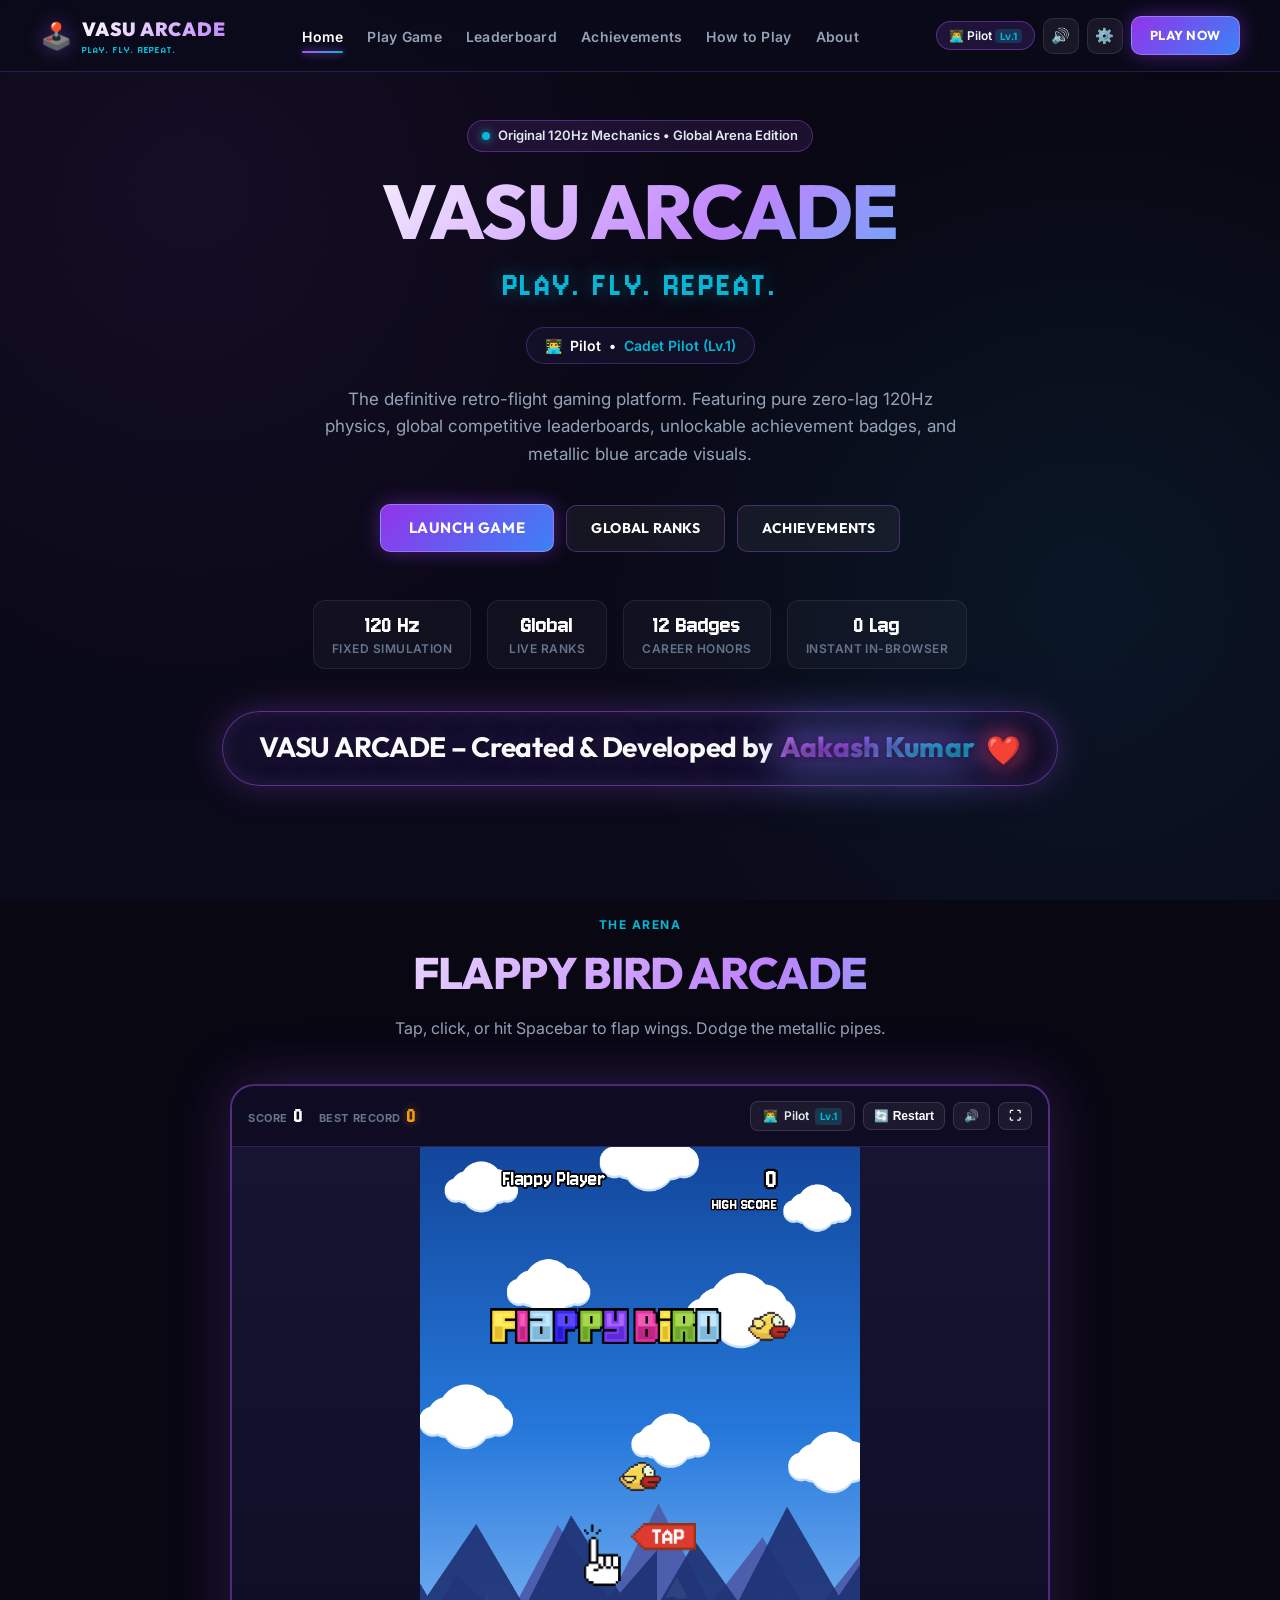
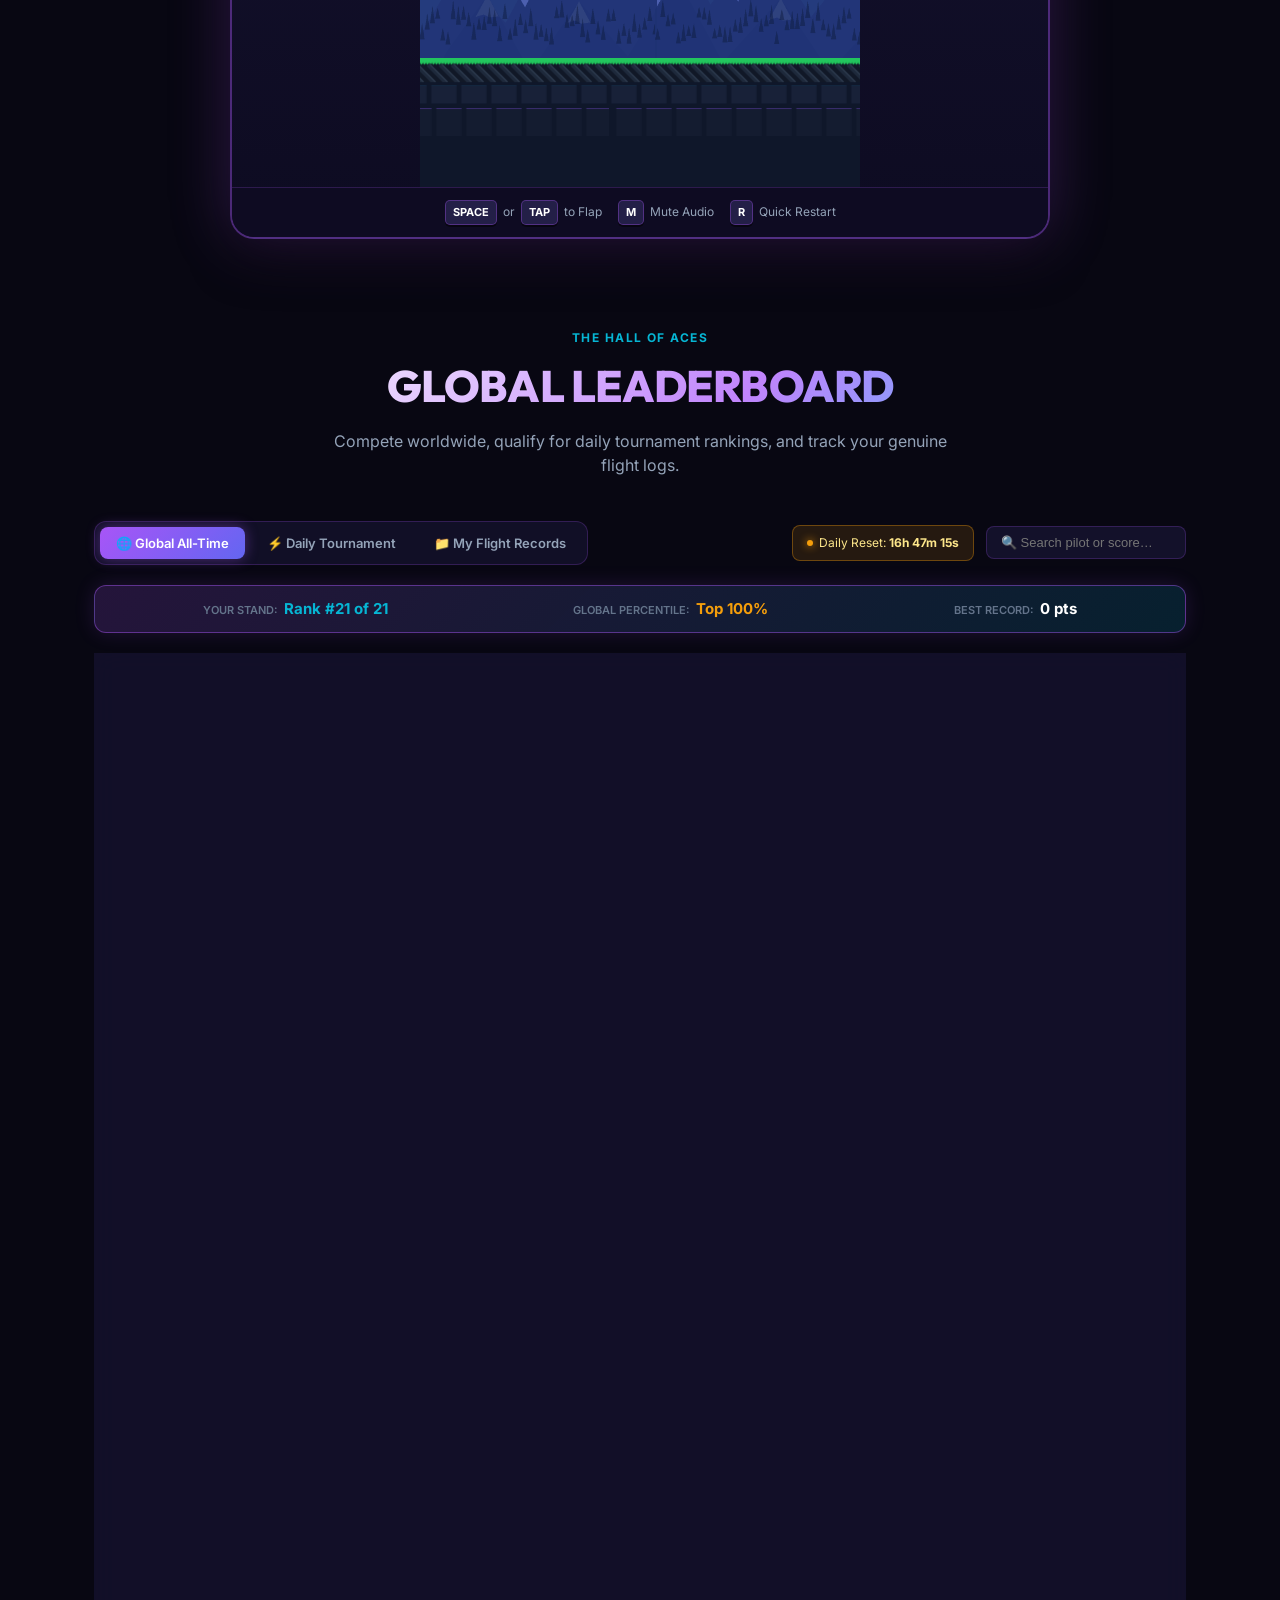
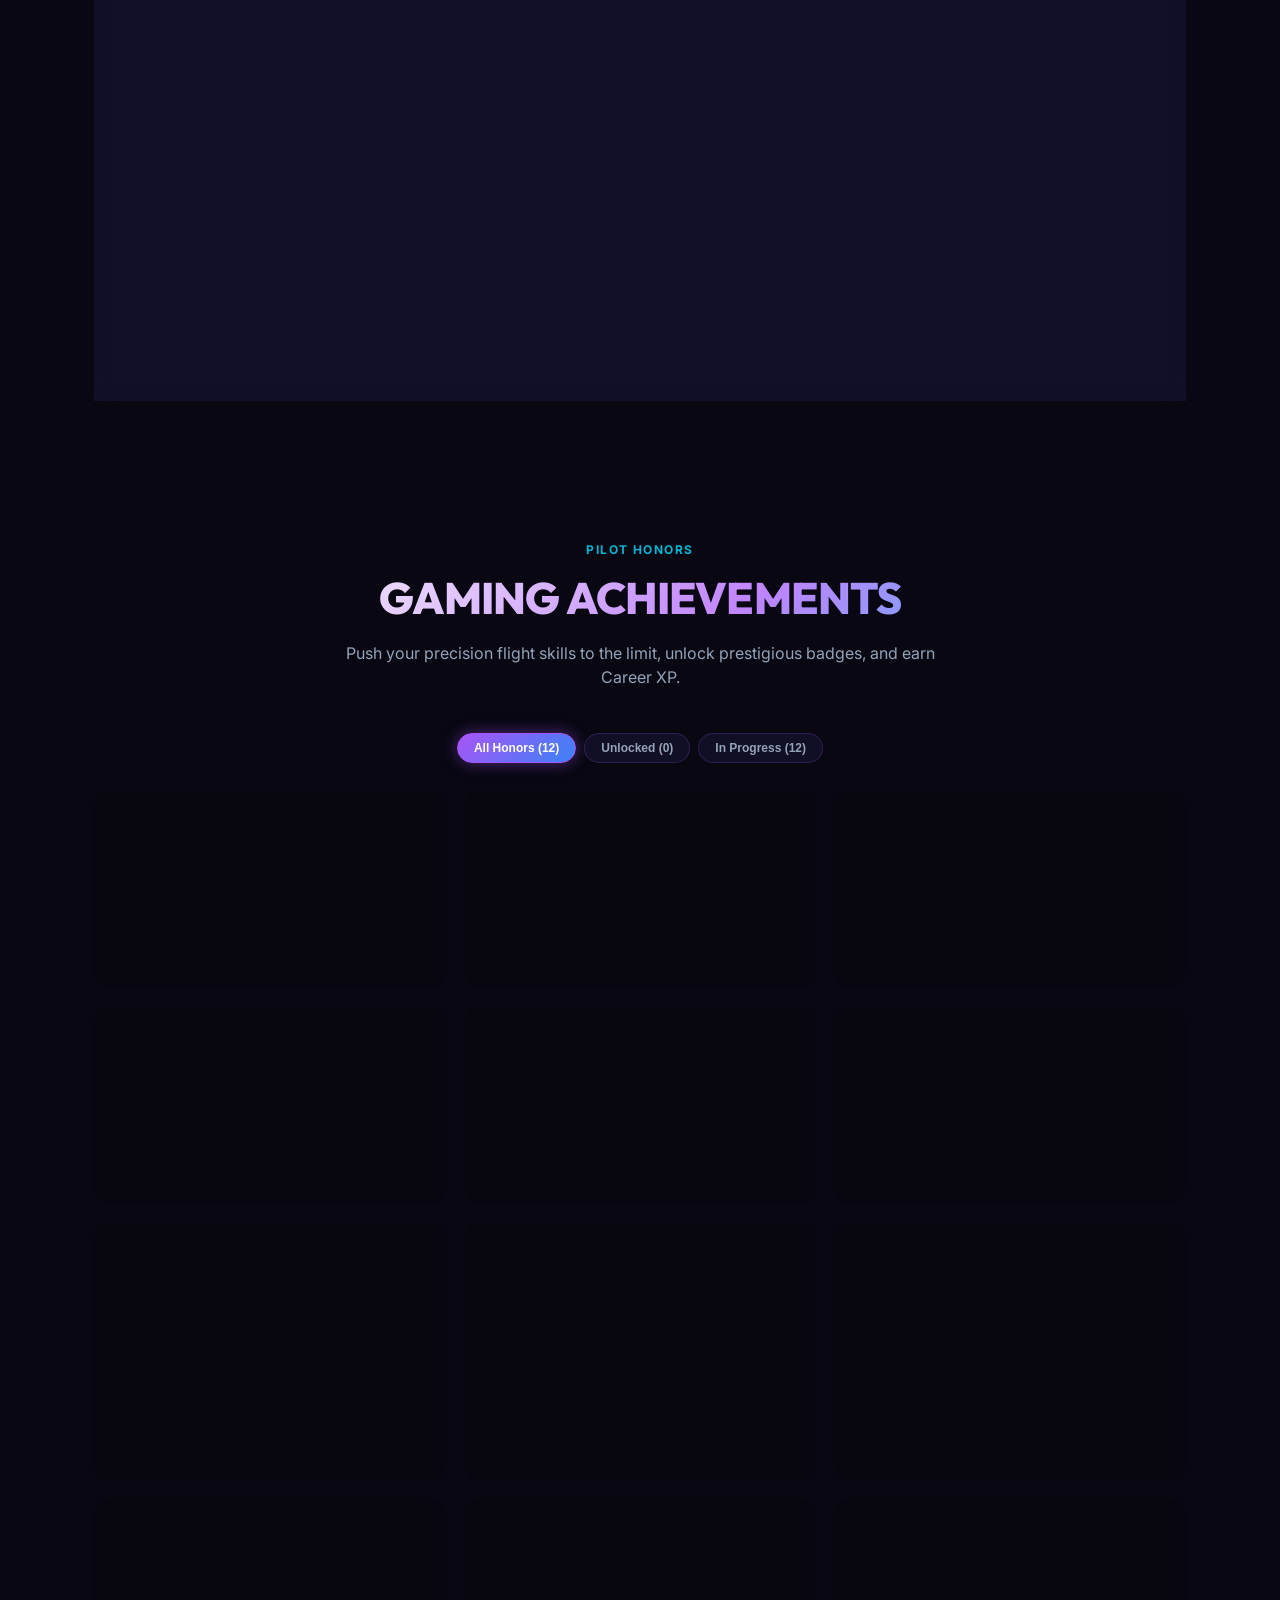
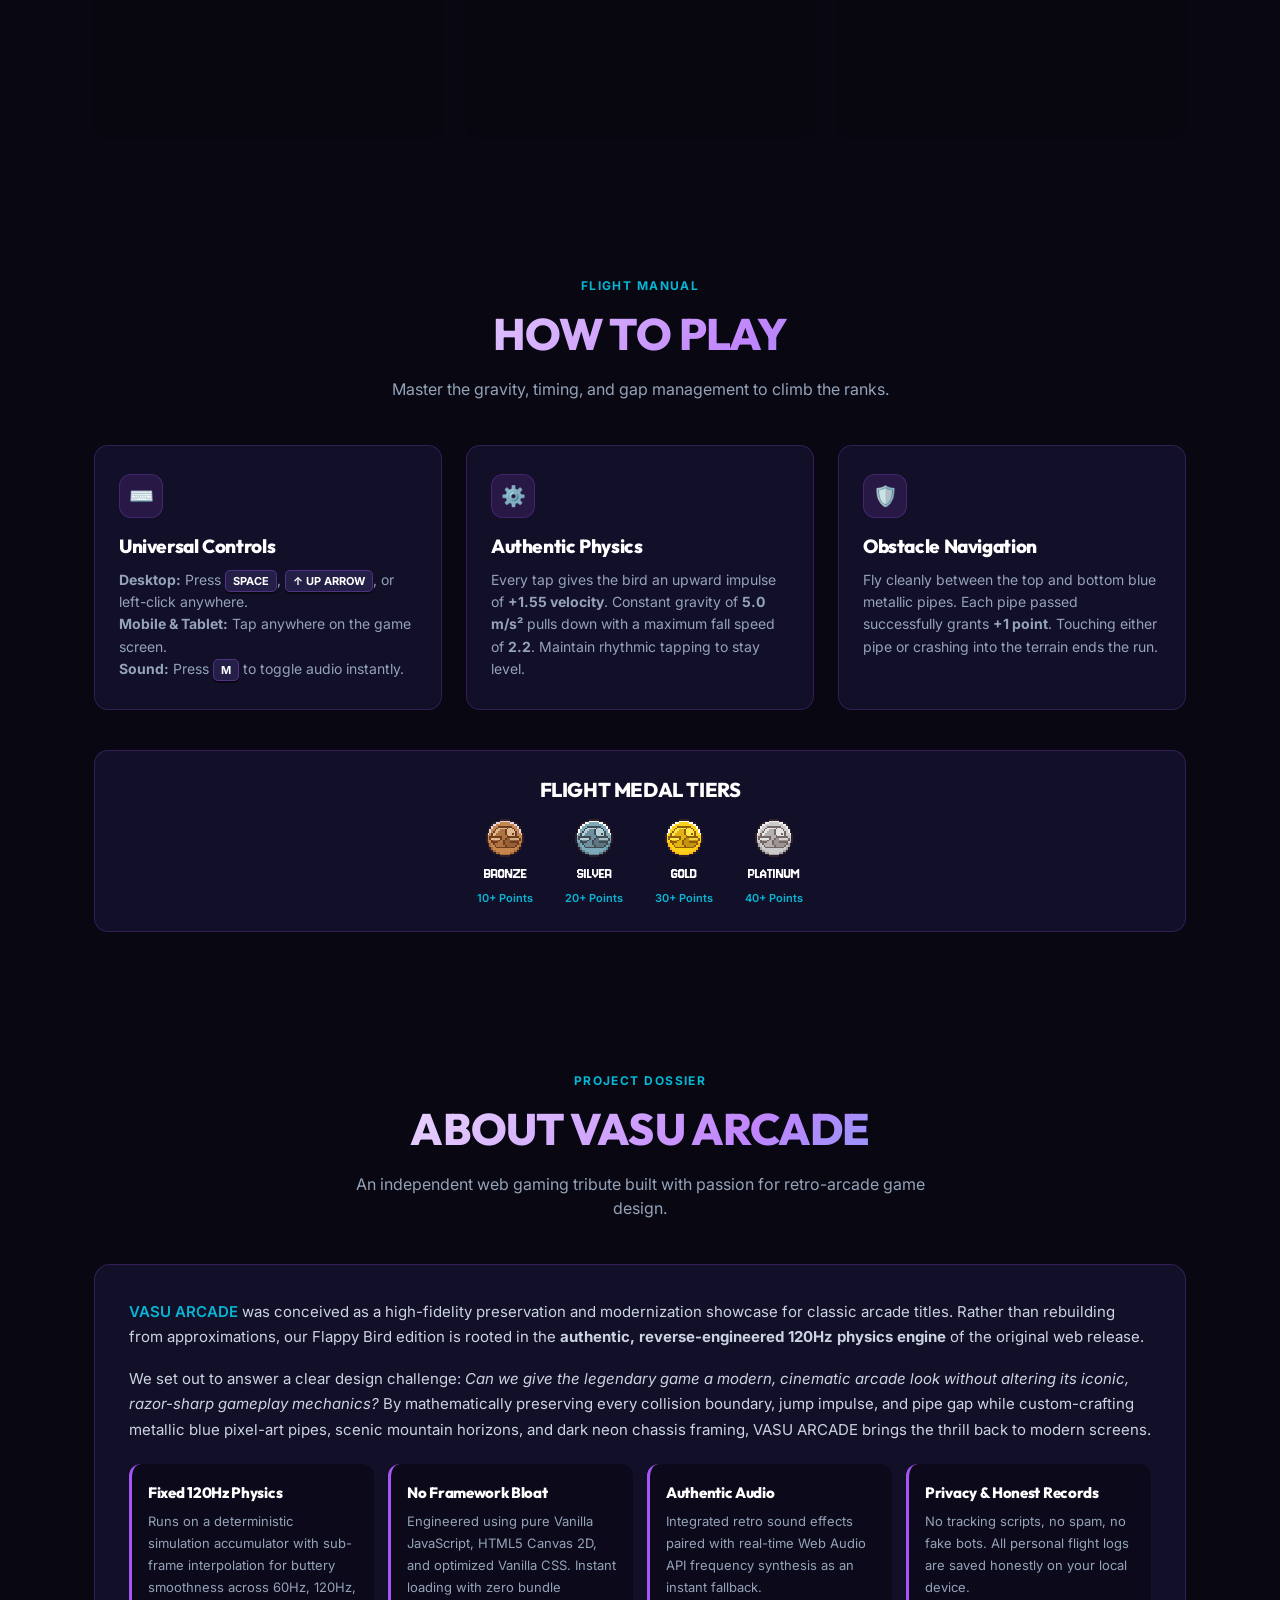
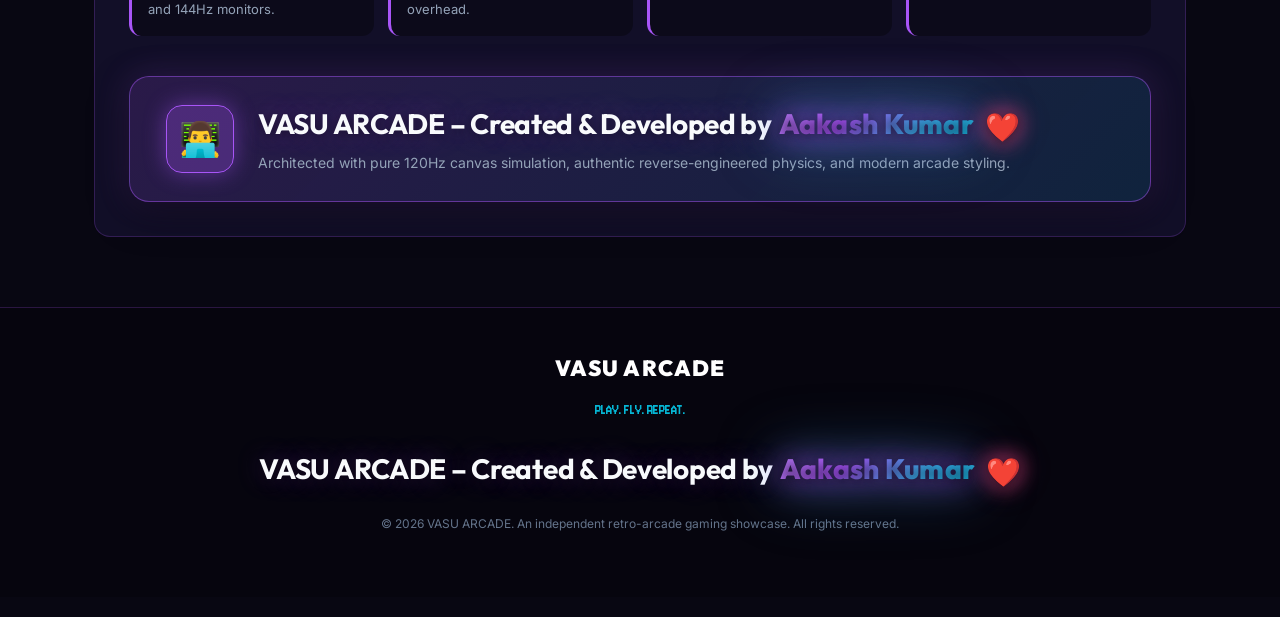
==== commit 7666a037: "Improve mobile responsiveness and developer branding" ====
--- a/flappybird-clone/index.html
+++ b/flappybird-clone/index.html
@@ -2,7 +2,7 @@
 <html lang="en">
 <head>
   <meta charset="UTF-8">
-  <meta name="viewport" content="width=device-width, initial-scale=1.0, maximum-scale=5.0">
+  <meta name="viewport" content="width=device-width, initial-scale=1.0, maximum-scale=5.0, viewport-fit=cover">
   <title>VASU ARCADE — PLAY. FLY. REPEAT. | Professional Gaming Platform</title>
   <meta name="description" content="Welcome to VASU ARCADE. Play the legendary Flappy Bird game online with original 120Hz physics, global leaderboards, pilot profiles, gaming achievements, and metallic blue pipes.">
   <link rel="icon" type="image/svg+xml" href="favicon.svg">
@@ -65,17 +65,17 @@
       <div class="nav-actions">
         <!-- Pilot Profile Chip -->
         <button id="nav-profile-btn" class="nav-pilot-chip" title="Open Pilot Dossier & Profile">
-          <span id="nav-profile-chip-text">👨‍💻 Pilot • Lv.1</span>
+          <span id="nav-profile-chip-text"><span class="chip-av">👨‍💻</span> <span class="chip-name">Pilot</span> <span class="chip-lvl">Lv.1</span></span>
         </button>
 
         <!-- Sound Quick Toggle -->
         <button id="nav-sound-btn" class="icon-btn" title="Toggle Sound (M)">🔊</button>
 
-        <!-- Sound Settings Gear -->
-        <button id="nav-sound-settings-btn" class="icon-btn" title="Audio & Volume Settings">⚙️</button>
-
-        <!-- Primary CTA -->
-        <a href="#play" id="nav-cta-btn" class="btn-neon-cta">PLAY NOW</a>
+        <!-- Sound Settings Gear (Desktop/Drawer) -->
+        <button id="nav-sound-settings-btn" class="icon-btn nav-desktop-only" title="Audio & Volume Settings">⚙️</button>
+
+        <!-- Primary CTA (Desktop) -->
+        <a href="#play" id="nav-cta-btn" class="btn-neon-cta nav-desktop-only">PLAY NOW</a>
 
         <!-- Mobile Hamburger Toggle -->
         <button id="mobile-menu-toggle" class="mobile-toggle-btn" aria-label="Open Mobile Navigation">
@@ -85,9 +85,8 @@
     </div>
   </header>
 
-  <!-- ==========================================================================
-       Mobile Slide-out Navigation Drawer
-       ========================================================================== -->
+  <!-- Mobile Drawer Backdrop & Drawer -->
+  <div id="mobile-drawer-backdrop" class="mobile-drawer-backdrop"></div>
   <div id="mobile-drawer" class="mobile-drawer">
     <div class="drawer-header">
       <div class="brand-title-wrap">
--- a/flappybird-clone/style.css
+++ b/flappybird-clone/style.css
@@ -1,6 +1,7 @@
 /* ==========================================================================
    VASU ARCADE - Core Design System & Gaming Stylesheet
    Tagline: PLAY. FLY. REPEAT.
+   Developer: Aakash Kumar
    ========================================================================== */
 
 @import url('https://fonts.googleapis.com/css2?family=Inter:wght@400;500;600;700&family=Outfit:wght@600;700;800;900&display=swap');
@@ -37,9 +38,15 @@
   --font-retro: 'Jersey10', monospace, sans-serif;
 
   --header-height: 72px;
-}
-
-* {
+
+  /* Safe Area Insets for modern devices (iPhone notch & home indicator) */
+  --safe-top: env(safe-area-inset-top, 0px);
+  --safe-bottom: env(safe-area-inset-bottom, 0px);
+  --safe-left: env(safe-area-inset-left, 0px);
+  --safe-right: env(safe-area-inset-right, 0px);
+}
+
+*, *::before, *::after {
   box-sizing: border-box;
   margin: 0;
   padding: 0;
@@ -47,6 +54,8 @@
 
 html {
   scroll-behavior: smooth;
+  font-size: 16px;
+  -webkit-text-size-adjust: 100%;
 }
 
 body {
@@ -54,7 +63,9 @@
   color: var(--text-main);
   font-family: var(--font-ui);
   line-height: 1.5;
-  overflow-x: hidden;
+  width: 100%;
+  max-width: 100%;
+  overflow-x: clip; /* Cleanly clips true boundaries without scroll chaining */
   background-image: 
     radial-gradient(circle at 15% 20%, rgba(168, 85, 247, 0.08) 0%, transparent 40%),
     radial-gradient(circle at 85% 65%, rgba(6, 182, 212, 0.08) 0%, transparent 40%),
@@ -71,6 +82,8 @@
   font-family: var(--font-brand);
   font-weight: 800;
   letter-spacing: -0.02em;
+  word-wrap: break-word;
+  overflow-wrap: break-word;
 }
 
 .text-gradient {
@@ -86,7 +99,7 @@
 }
 
 /* ==========================================================================
-   Header & Navigation
+   Header & Modern Navigation
    ========================================================================== */
 
 .arcade-header {
@@ -95,36 +108,42 @@
   left: 0;
   right: 0;
   height: var(--header-height);
-  background: rgba(11, 10, 26, 0.88);
+  background: rgba(11, 10, 26, 0.9);
   backdrop-filter: blur(16px);
   -webkit-backdrop-filter: blur(16px);
   border-bottom: 1px solid var(--border-card);
   z-index: 1000;
   transition: all 0.3s ease;
+  padding-top: var(--safe-top);
 }
 
 .nav-container {
   max-width: 1240px;
   height: 100%;
   margin: 0 auto;
-  padding: 0 24px;
+  padding: 0 20px;
   display: flex;
   align-items: center;
   justify-content: space-between;
+  gap: 12px;
 }
 
 .brand-link {
   display: flex;
   align-items: center;
-  gap: 12px;
+  gap: 10px;
   text-decoration: none;
   color: inherit;
+  flex-shrink: 0;
+  min-width: 0;
 }
 
 .brand-emblem {
-  font-size: 28px;
+  font-size: 26px;
+  line-height: 1;
   filter: drop-shadow(0 0 10px var(--neon-purple-glow));
   transition: transform 0.3s ease;
+  flex-shrink: 0;
 }
 
 .brand-link:hover .brand-emblem {
@@ -134,31 +153,34 @@
 .brand-title-wrap {
   display: flex;
   flex-direction: column;
+  min-width: 0;
 }
 
 .brand-name {
   font-family: var(--font-brand);
-  font-size: 20px;
+  font-size: 19px;
   font-weight: 900;
   letter-spacing: 0.04em;
   background: linear-gradient(135deg, #fff 0%, #c084fc 100%);
   -webkit-background-clip: text;
   -webkit-text-fill-color: transparent;
   background-clip: text;
+  white-space: nowrap;
 }
 
 .brand-tagline {
   font-family: var(--font-retro);
-  font-size: 13px;
+  font-size: 12px;
   letter-spacing: 0.08em;
   color: var(--neon-cyan);
   line-height: 1;
+  white-space: nowrap;
 }
 
 .nav-menu {
   display: flex;
   list-style: none;
-  gap: 28px;
+  gap: 24px;
 }
 
 .nav-link {
@@ -170,6 +192,7 @@
   transition: all 0.2s ease;
   position: relative;
   padding: 4px 0;
+  white-space: nowrap;
 }
 
 .nav-link:hover,
@@ -192,45 +215,65 @@
 .nav-actions {
   display: flex;
   align-items: center;
-  gap: 12px;
+  gap: 8px;
+  flex-shrink: 0;
 }
 
 .nav-pilot-chip {
   display: inline-flex;
   align-items: center;
   gap: 6px;
-  padding: 6px 14px;
+  padding: 6px 12px;
   border-radius: 9999px;
   background: rgba(168, 85, 247, 0.15);
   border: 1px solid rgba(168, 85, 247, 0.4);
   color: #f1f5f9;
   font-family: var(--font-ui);
-  font-size: 13px;
+  font-size: 12px;
   font-weight: 600;
   cursor: pointer;
   transition: all 0.25s ease;
+  white-space: nowrap;
+  flex-shrink: 1;
+  min-width: 0;
+}
+
+.nav-pilot-chip .chip-name {
+  max-width: 80px;
+  overflow: hidden;
+  text-overflow: ellipsis;
+  white-space: nowrap;
+}
+
+.nav-pilot-chip .chip-lvl {
+  font-size: 10px;
+  padding: 1px 5px;
+  border-radius: 4px;
+  background: rgba(6, 182, 212, 0.2);
+  color: var(--neon-cyan);
+  font-weight: 700;
 }
 
 .nav-pilot-chip:hover {
   background: rgba(168, 85, 247, 0.3);
   border-color: var(--neon-cyan);
   box-shadow: 0 0 16px rgba(168, 85, 247, 0.4);
-  transform: translateY(-1px);
 }
 
 .icon-btn {
   background: rgba(255, 255, 255, 0.06);
   border: 1px solid rgba(255, 255, 255, 0.1);
   color: #fff;
-  width: 38px;
-  height: 38px;
+  width: 36px;
+  height: 36px;
   border-radius: 10px;
   display: flex;
   align-items: center;
   justify-content: center;
-  font-size: 16px;
+  font-size: 15px;
   cursor: pointer;
   transition: all 0.2s ease;
+  flex-shrink: 0;
 }
 
 .icon-btn:hover {
@@ -243,13 +286,14 @@
   display: none;
   flex-direction: column;
   justify-content: space-between;
-  width: 38px;
-  height: 38px;
+  width: 36px;
+  height: 36px;
   padding: 10px 8px;
   background: rgba(255, 255, 255, 0.06);
   border: 1px solid rgba(255, 255, 255, 0.12);
   border-radius: 10px;
   cursor: pointer;
+  flex-shrink: 0;
 }
 
 .mobile-toggle-btn span {
@@ -261,17 +305,17 @@
   transition: all 0.2s ease;
 }
 
-/* Buttons */
+/* Primary CTA Button */
 .btn-neon-cta {
   display: inline-flex;
   align-items: center;
   justify-content: center;
-  padding: 10px 22px;
+  padding: 9px 18px;
   border-radius: 10px;
   font-family: var(--font-brand);
   font-weight: 700;
-  font-size: 14px;
-  letter-spacing: 0.05em;
+  font-size: 13px;
+  letter-spacing: 0.04em;
   text-decoration: none;
   color: #fff;
   background: linear-gradient(135deg, #9333ea 0%, #3b82f6 100%);
@@ -279,6 +323,7 @@
   box-shadow: 0 0 20px rgba(147, 51, 234, 0.45);
   cursor: pointer;
   transition: all 0.25s ease;
+  white-space: nowrap;
 }
 
 .btn-neon-cta:hover {
@@ -291,17 +336,18 @@
   display: inline-flex;
   align-items: center;
   justify-content: center;
-  padding: 10px 20px;
+  padding: 9px 18px;
   border-radius: 10px;
   font-family: var(--font-brand);
   font-weight: 600;
-  font-size: 14px;
+  font-size: 13px;
   text-decoration: none;
   color: var(--text-muted);
   background: rgba(255, 255, 255, 0.05);
   border: 1px solid rgba(255, 255, 255, 0.12);
   cursor: pointer;
   transition: all 0.2s ease;
+  white-space: nowrap;
 }
 
 .btn-ghost:hover {
@@ -322,6 +368,7 @@
   align-items: center;
   justify-content: center;
   transition: opacity 0.5s ease, visibility 0.5s ease;
+  padding: 16px;
 }
 
 .arcade-loader-overlay.loader-fade-out {
@@ -332,9 +379,9 @@
 
 .loader-chassis {
   position: relative;
-  width: min(90%, 540px);
-  padding: 44px 36px;
-  border-radius: 24px;
+  width: min(94vw, 520px);
+  padding: clamp(24px, 5vw, 44px) clamp(16px, 4vw, 36px);
+  border-radius: clamp(16px, 4vw, 24px);
   background: rgba(18, 15, 42, 0.95);
   border: 1.5px solid rgba(168, 85, 247, 0.5);
   box-shadow: 0 0 60px rgba(168, 85, 247, 0.35), inset 0 0 30px rgba(168, 85, 247, 0.15);
@@ -355,7 +402,7 @@
 }
 
 .loader-emblem {
-  font-size: 52px;
+  font-size: clamp(38px, 8vw, 52px);
   margin-bottom: 8px;
   animation: emblemFloat 2s ease-in-out infinite;
   filter: drop-shadow(0 0 20px var(--neon-purple-glow));
@@ -367,16 +414,17 @@
 }
 
 .loader-brand {
-  font-size: 34px;
+  font-size: clamp(24px, 7vw, 34px);
   margin-bottom: 4px;
   letter-spacing: 0.04em;
+  word-break: break-word;
 }
 
 .loader-tagline {
   font-family: var(--font-retro);
-  font-size: 18px;
+  font-size: clamp(14px, 4vw, 18px);
   color: var(--neon-cyan);
-  margin-bottom: 24px;
+  margin-bottom: 20px;
 }
 
 .loader-terminal {
@@ -384,13 +432,16 @@
   background: rgba(0, 0, 0, 0.6);
   border: 1px solid rgba(168, 85, 247, 0.3);
   border-radius: 10px;
-  padding: 12px 16px;
+  padding: 10px 14px;
   font-family: monospace;
-  font-size: 13px;
+  font-size: clamp(11px, 2.8vw, 13px);
   color: #38bdf8;
-  margin-bottom: 20px;
+  margin-bottom: 18px;
   text-align: left;
   box-shadow: inset 0 2px 8px rgba(0, 0, 0, 0.6);
+  overflow-x: hidden;
+  text-overflow: ellipsis;
+  white-space: nowrap;
 }
 
 .term-prefix {
@@ -400,13 +451,13 @@
 
 .loader-progress-track {
   width: 100%;
-  height: 10px;
+  height: 8px;
   border-radius: 9999px;
   background: rgba(255, 255, 255, 0.08);
   overflow: hidden;
   border: 1px solid rgba(168, 85, 247, 0.3);
   box-shadow: inset 0 2px 4px rgba(0, 0, 0, 0.5);
-  margin-bottom: 12px;
+  margin-bottom: 10px;
 }
 
 .loader-progress-fill {
@@ -423,20 +474,20 @@
   display: flex;
   justify-content: space-between;
   align-items: center;
-  font-size: 12px;
+  font-size: 11px;
   color: var(--text-dim);
   font-weight: 600;
 }
 
 .loader-pct {
   font-family: var(--font-retro);
-  font-size: 18px;
+  font-size: 16px;
   color: #fff;
 }
 
 .loader-skip-hint {
-  margin-top: 24px;
-  font-size: 12px;
+  margin-top: 20px;
+  font-size: 11px;
   color: var(--text-dim);
   cursor: pointer;
   transition: color 0.2s ease;
@@ -447,72 +498,102 @@
 }
 
 /* ==========================================================================
-   Mobile Slide-out Navigation Drawer
+   Mobile Slide-out Navigation Drawer & Backdrop
    ========================================================================== */
+
+.mobile-drawer-backdrop {
+  position: fixed;
+  inset: 0;
+  background: rgba(4, 3, 10, 0.7);
+  backdrop-filter: blur(4px);
+  -webkit-backdrop-filter: blur(4px);
+  z-index: 1999;
+  opacity: 0;
+  visibility: hidden;
+  pointer-events: none;
+  transition: opacity 0.3s ease, visibility 0.3s ease;
+}
+
+.mobile-drawer-backdrop.active {
+  opacity: 1;
+  visibility: visible;
+  pointer-events: auto;
+}
 
 .mobile-drawer {
   position: fixed;
   top: 0;
-  right: -320px;
-  width: min(85%, 320px);
+  right: 0;
+  width: min(85vw, 300px);
   height: 100vh;
-  background: rgba(14, 11, 34, 0.96);
+  height: 100dvh;
+  background: rgba(14, 11, 34, 0.98);
   backdrop-filter: blur(20px);
   -webkit-backdrop-filter: blur(20px);
   border-left: 1px solid var(--border-card);
   z-index: 2000;
-  padding: 24px;
+  padding: calc(16px + var(--safe-top)) 20px calc(24px + var(--safe-bottom));
   display: flex;
   flex-direction: column;
-  transition: right 0.3s cubic-bezier(0.16, 1, 0.3, 1);
+  transform: translateX(100%);
+  visibility: hidden;
+  pointer-events: none;
+  transition: transform 0.3s cubic-bezier(0.16, 1, 0.3, 1), visibility 0.3s ease;
   box-shadow: -10px 0 30px rgba(0, 0, 0, 0.7);
+  overflow-y: auto;
+  -webkit-overflow-scrolling: touch;
 }
 
 .mobile-drawer.active {
-  right: 0;
+  transform: translateX(0);
+  visibility: visible;
+  pointer-events: auto;
 }
 
 .drawer-header {
   display: flex;
   align-items: center;
   justify-content: space-between;
-  padding-bottom: 20px;
+  padding-bottom: 16px;
   border-bottom: 1px solid rgba(255, 255, 255, 0.1);
-  margin-bottom: 20px;
+  margin-bottom: 16px;
 }
 
 .drawer-menu {
   list-style: none;
   display: flex;
   flex-direction: column;
-  gap: 16px;
+  gap: 12px;
   flex-grow: 1;
 }
 
 .drawer-menu .nav-link {
-  font-size: 16px;
+  font-size: 15px;
   display: block;
-  padding: 8px 0;
+  padding: 8px 4px;
 }
 
 .drawer-actions {
   display: flex;
   flex-direction: column;
-  gap: 12px;
-  padding-top: 20px;
+  gap: 10px;
+  padding-top: 16px;
   border-top: 1px solid rgba(255, 255, 255, 0.1);
 }
 
 .drawer-btn {
-  padding: 10px 16px;
+  padding: 10px 14px;
   border-radius: 10px;
   background: rgba(255, 255, 255, 0.06);
   border: 1px solid rgba(255, 255, 255, 0.12);
   color: #fff;
-  font-size: 14px;
+  font-size: 13px;
   font-weight: 600;
   text-align: left;
   cursor: pointer;
+  display: flex;
+  align-items: center;
+  gap: 8px;
 }
 
 /* ==========================================================================
@@ -520,30 +601,36 @@
    ========================================================================== */
 
 .hero-section {
-  padding-top: calc(var(--header-height) + 50px);
-  padding-bottom: 60px;
+  padding-top: calc(var(--header-height) + clamp(20px, 4vw, 48px));
+  padding-bottom: clamp(30px, 6vw, 60px);
   position: relative;
+  width: 100%;
 }
 
 .hero-container {
+  width: 100%;
   max-width: 900px;
   margin: 0 auto;
   text-align: center;
-  padding: 0 24px;
+  padding: 0 clamp(14px, 4vw, 24px);
 }
 
 .hero-badge {
   display: inline-flex;
   align-items: center;
   gap: 8px;
-  padding: 6px 16px;
+  padding: 5px 14px;
   border-radius: 9999px;
   background: rgba(168, 85, 247, 0.12);
   border: 1px solid rgba(168, 85, 247, 0.35);
-  font-size: 13px;
+  font-size: clamp(11px, 2.8vw, 13px);
   font-weight: 600;
   color: #e2e8f0;
-  margin-bottom: 24px;
+  margin-bottom: 20px;
+  max-width: 100%;
+  text-overflow: ellipsis;
+  overflow: hidden;
+  white-space: nowrap;
 }
 
 .pulse-dot {
@@ -553,6 +640,7 @@
   background: var(--neon-cyan);
   box-shadow: 0 0 10px var(--neon-cyan);
   animation: pulse 1.6s ease-in-out infinite;
+  flex-shrink: 0;
 }
 
 @keyframes pulse {
@@ -561,16 +649,17 @@
 }
 
 .hero-title {
-  font-size: clamp(48px, 8vw, 76px);
+  font-size: clamp(34px, 8.5vw, 76px);
   line-height: 1.05;
   margin-bottom: 8px;
+  word-break: break-word;
 }
 
 .hero-tagline {
-  font-size: clamp(24px, 4vw, 36px);
+  font-size: clamp(20px, 5vw, 36px);
   color: var(--neon-cyan);
   letter-spacing: 0.08em;
-  margin-bottom: 16px;
+  margin-bottom: 14px;
   text-shadow: 0 0 20px var(--neon-cyan-glow);
 }
 
@@ -578,16 +667,17 @@
   display: inline-flex;
   align-items: center;
   gap: 8px;
-  padding: 8px 20px;
+  padding: 7px 18px;
   border-radius: 9999px;
   background: rgba(22, 19, 48, 0.7);
   border: 1px solid rgba(168, 85, 247, 0.3);
-  font-size: 14px;
+  font-size: clamp(12px, 3.2vw, 14px);
   font-weight: 600;
   color: #fff;
-  margin-bottom: 24px;
+  margin-bottom: 22px;
   cursor: pointer;
   transition: all 0.25s ease;
+  max-width: 100%;
 }
 
 .hero-pilot-chip:hover {
@@ -596,10 +686,10 @@
 }
 
 .hero-description {
-  font-size: 18px;
+  font-size: clamp(14px, 3.8vw, 17px);
   color: var(--text-muted);
   max-width: 650px;
-  margin: 0 auto 36px;
+  margin: 0 auto clamp(24px, 4vw, 36px);
   line-height: 1.6;
 }
 
@@ -607,25 +697,26 @@
   display: flex;
   align-items: center;
   justify-content: center;
-  gap: 16px;
+  gap: 12px;
   flex-wrap: wrap;
-  margin-bottom: 48px;
+  margin-bottom: clamp(32px, 5vw, 48px);
+  width: 100%;
 }
 
 .btn-hero-primary {
-  padding: 14px 34px;
-  font-size: 16px;
+  padding: 12px 28px;
+  font-size: 15px;
 }
 
 .btn-hero-secondary {
   display: inline-flex;
   align-items: center;
   justify-content: center;
-  padding: 14px 28px;
+  padding: 12px 24px;
   border-radius: 10px;
   font-family: var(--font-brand);
   font-weight: 700;
-  font-size: 15px;
+  font-size: 14px;
   letter-spacing: 0.03em;
   text-decoration: none;
   color: #fff;
@@ -633,6 +724,7 @@
   border: 1px solid rgba(168, 85, 247, 0.35);
   cursor: pointer;
   transition: all 0.25s ease;
+  white-space: nowrap;
 }
 
 .btn-hero-secondary:hover {
@@ -644,34 +736,36 @@
 .hero-stats {
   display: flex;
   justify-content: center;
-  gap: 24px;
+  gap: 16px;
   flex-wrap: wrap;
+  width: 100%;
 }
 
 .stat-chip {
   display: flex;
   flex-direction: column;
   align-items: center;
-  padding: 12px 24px;
+  padding: 10px 18px;
   border-radius: 12px;
   background: rgba(255, 255, 255, 0.03);
   border: 1px solid rgba(255, 255, 255, 0.08);
-  min-width: 140px;
+  min-width: 120px;
 }
 
 .stat-chip__value {
   font-family: var(--font-retro);
-  font-size: 26px;
+  font-size: clamp(20px, 4.5vw, 26px);
   color: #fff;
   line-height: 1.1;
 }
 
 .stat-chip__label {
-  font-size: 12px;
+  font-size: clamp(10px, 2.5vw, 12px);
   color: var(--text-dim);
   text-transform: uppercase;
   font-weight: 600;
   letter-spacing: 0.04em;
+  text-align: center;
 }
 
 /* ==========================================================================
@@ -680,17 +774,20 @@
 
 .play-section {
   position: relative;
+  width: 100%;
 }
 
 .cabinet-wrapper {
+  width: 100%;
   max-width: 820px;
   margin: 0 auto;
 }
 
 .arcade-cabinet {
+  width: 100%;
   background: linear-gradient(180deg, #181534 0%, #0d0b21 100%);
   border: 2px solid rgba(168, 85, 247, 0.4);
-  border-radius: 24px;
+  border-radius: clamp(16px, 3vw, 24px);
   box-shadow: 
     0 0 60px rgba(168, 85, 247, 0.25),
     0 25px 50px -12px rgba(0, 0, 0, 0.8),
@@ -700,30 +797,31 @@
 }
 
 .cabinet-hud {
-  padding: 14px 20px;
+  padding: 12px 16px;
   background: rgba(14, 11, 34, 0.95);
   border-bottom: 1px solid rgba(168, 85, 247, 0.25);
   display: flex;
   align-items: center;
   justify-content: space-between;
+  gap: 12px;
+  flex-wrap: wrap;
+  width: 100%;
+}
+
+.hud-group {
+  display: flex;
+  align-items: center;
   gap: 16px;
-  flex-wrap: wrap;
-}
-
-.hud-group {
-  display: flex;
-  align-items: center;
-  gap: 20px;
 }
 
 .hud-item {
   display: flex;
   align-items: baseline;
-  gap: 8px;
+  gap: 6px;
 }
 
 .hud-label {
-  font-size: 12px;
+  font-size: 11px;
   text-transform: uppercase;
   font-weight: 700;
   color: var(--text-dim);
@@ -732,7 +830,7 @@
 
 .hud-val {
   font-family: var(--font-retro);
-  font-size: 26px;
+  font-size: 24px;
   color: #fff;
 }
 
@@ -744,18 +842,18 @@
 .hud-controls {
   display: flex;
   align-items: center;
-  gap: 10px;
+  gap: 8px;
 }
 
 .hud-player-chip {
   display: inline-flex;
   align-items: center;
   gap: 6px;
-  padding: 6px 14px;
+  padding: 5px 12px;
   border-radius: 8px;
   background: rgba(255, 255, 255, 0.06);
   border: 1px solid rgba(255, 255, 255, 0.12);
-  font-size: 13px;
+  font-size: 12px;
   font-weight: 600;
   color: #e2e8f0;
   cursor: pointer;
@@ -768,8 +866,8 @@
 }
 
 .badge-level {
-  font-size: 11px;
-  padding: 2px 6px;
+  font-size: 10px;
+  padding: 1px 5px;
   border-radius: 4px;
   background: rgba(6, 182, 212, 0.2);
   color: var(--neon-cyan);
@@ -777,18 +875,19 @@
 }
 
 .hud-btn {
-  padding: 6px 12px;
+  padding: 6px 10px;
   border-radius: 8px;
   background: rgba(255, 255, 255, 0.06);
   border: 1px solid rgba(255, 255, 255, 0.12);
   color: #fff;
-  font-size: 13px;
+  font-size: 12px;
   font-weight: 600;
   cursor: pointer;
   display: inline-flex;
   align-items: center;
-  gap: 6px;
+  gap: 4px;
   transition: all 0.2s ease;
+  white-space: nowrap;
 }
 
 .hud-btn:hover {
@@ -800,8 +899,9 @@
 .cabinet-screen {
   position: relative;
   width: 100%;
+  max-width: 440px;
   aspect-ratio: 9 / 16;
-  max-height: 640px;
+  max-height: min(75vh, 640px);
   margin: 0 auto;
   background: #000;
   display: flex;
@@ -818,6 +918,8 @@
   image-rendering: crisp-edges;
   cursor: pointer;
   touch-action: manipulation;
+  user-select: none;
+  -webkit-user-select: none;
 }
 
 .boot-splash {
@@ -846,8 +948,8 @@
 }
 
 .boot-splash__spinner {
-  width: 40px;
-  height: 40px;
+  width: 36px;
+  height: 36px;
   border: 4px solid rgba(168, 85, 247, 0.3);
   border-top-color: var(--neon-cyan);
   border-radius: 50%;
@@ -856,7 +958,7 @@
 
 .boot-splash__label {
   font-family: var(--font-retro);
-  font-size: 22px;
+  font-size: 20px;
   letter-spacing: 0.05em;
   color: var(--neon-cyan);
 }
@@ -866,26 +968,27 @@
 }
 
 .cabinet-footer {
-  padding: 12px 20px;
+  padding: 12px 16px;
   background: rgba(14, 11, 34, 0.95);
   border-top: 1px solid rgba(168, 85, 247, 0.2);
   display: flex;
   align-items: center;
   justify-content: center;
-  gap: 20px;
+  gap: 16px;
   flex-wrap: wrap;
 }
 
 .control-hint {
   display: inline-flex;
   align-items: center;
-  gap: 8px;
-  font-size: 13px;
+  gap: 6px;
+  font-size: 12px;
   color: var(--text-muted);
+  white-space: nowrap;
 }
 
 kbd {
-  padding: 3px 8px;
+  padding: 3px 7px;
   border-radius: 5px;
   background: #231f47;
   border: 1px solid rgba(168, 85, 247, 0.35);
@@ -901,32 +1004,33 @@
    ========================================================================== */
 
 .section-container {
+  width: 100%;
   max-width: 1140px;
   margin: 0 auto;
-  padding: 70px 24px;
+  padding: clamp(48px, 6vw, 70px) clamp(14px, 4vw, 24px);
 }
 
 .section-header {
   text-align: center;
-  margin-bottom: 44px;
+  margin-bottom: clamp(28px, 5vw, 44px);
 }
 
 .section-subtitle {
-  font-size: 13px;
+  font-size: 12px;
   font-weight: 700;
   text-transform: uppercase;
   color: var(--neon-cyan);
   letter-spacing: 0.12em;
-  margin-bottom: 8px;
+  margin-bottom: 6px;
 }
 
 .section-title {
-  font-size: clamp(32px, 5vw, 44px);
-  margin-bottom: 12px;
+  font-size: clamp(28px, 5.5vw, 44px);
+  margin-bottom: 10px;
 }
 
 .section-desc {
-  font-size: 16px;
+  font-size: clamp(14px, 3.5vw, 16px);
   color: var(--text-muted);
   max-width: 620px;
   margin: 0 auto;
@@ -940,22 +1044,24 @@
   display: flex;
   align-items: center;
   justify-content: space-between;
-  gap: 16px;
+  gap: 14px;
   flex-wrap: wrap;
-  margin-bottom: 24px;
+  margin-bottom: 20px;
+  width: 100%;
 }
 
 .lb-tabs-group {
   display: flex;
-  gap: 8px;
+  gap: 6px;
   background: rgba(22, 19, 48, 0.7);
   padding: 5px;
   border-radius: 12px;
   border: 1px solid var(--border-card);
+  max-width: 100%;
 }
 
 .lb-tab-btn {
-  padding: 8px 18px;
+  padding: 8px 16px;
   border-radius: 8px;
   background: transparent;
   border: none;
@@ -965,6 +1071,7 @@
   font-weight: 600;
   cursor: pointer;
   transition: all 0.2s ease;
+  white-space: nowrap;
 }
 
 .lb-tab-btn.active {
@@ -976,20 +1083,21 @@
 .lb-meta-group {
   display: flex;
   align-items: center;
-  gap: 16px;
+  gap: 12px;
   flex-wrap: wrap;
 }
 
 .daily-reset-pill {
   display: inline-flex;
   align-items: center;
-  gap: 8px;
+  gap: 6px;
   padding: 8px 14px;
   border-radius: 8px;
   background: rgba(245, 158, 11, 0.12);
   border: 1px solid rgba(245, 158, 11, 0.35);
   font-size: 12px;
   color: #fde68a;
+  white-space: nowrap;
 }
 
 .timer-dot {
@@ -999,6 +1107,11 @@
   background: var(--gold);
   box-shadow: 0 0 8px var(--gold);
   animation: pulse 1.4s infinite;
+  flex-shrink: 0;
+}
+
+.lb-search-wrap {
+  width: auto;
 }
 
 .lb-search-input {
@@ -1010,7 +1123,8 @@
   font-size: 13px;
   outline: none;
   transition: all 0.2s ease;
-  min-width: 220px;
+  min-width: 200px;
+  max-width: 100%;
 }
 
 .lb-search-input:focus {
@@ -1022,57 +1136,62 @@
   display: flex;
   align-items: center;
   justify-content: space-around;
-  padding: 14px 24px;
+  padding: 12px 20px;
   border-radius: 12px;
   background: linear-gradient(135deg, rgba(168, 85, 247, 0.18) 0%, rgba(6, 182, 212, 0.15) 100%);
   border: 1px solid rgba(168, 85, 247, 0.45);
   box-shadow: 0 0 20px rgba(168, 85, 247, 0.15);
   margin-bottom: 20px;
   flex-wrap: wrap;
-  gap: 12px;
+  gap: 10px;
+  width: 100%;
 }
 
 .standing-item {
   display: flex;
   align-items: baseline;
-  gap: 8px;
-  font-size: 14px;
+  gap: 6px;
+  font-size: 13px;
 }
 
 .standing-label {
   color: var(--text-dim);
   font-weight: 600;
   text-transform: uppercase;
-  font-size: 12px;
+  font-size: 11px;
 }
 
 .standing-val {
   font-weight: 700;
-  font-size: 16px;
+  font-size: 15px;
 }
 
 .records-panel {
   background: var(--bg-card);
   border: 1px solid var(--border-card);
-  border-radius: 18px;
-  padding: 24px;
+  border-radius: clamp(14px, 3vw, 18px);
+  padding: clamp(14px, 3vw, 24px);
   backdrop-filter: blur(12px);
+  width: 100%;
+  overflow: hidden;
 }
 
 .table-responsive {
   width: 100%;
   overflow-x: auto;
+  -webkit-overflow-scrolling: touch;
 }
 
 .arcade-table {
   width: 100%;
+  min-width: 480px;
   border-collapse: collapse;
   text-align: left;
 }
 
 .arcade-table th {
-  padding: 12px 16px;
-  font-size: 12px;
+  padding: 10px 14px;
+  font-size: 11px;
   font-weight: 700;
   text-transform: uppercase;
   color: var(--text-dim);
@@ -1081,8 +1200,8 @@
 }
 
 .arcade-table td {
-  padding: 14px 16px;
-  font-size: 14px;
+  padding: 12px 14px;
+  font-size: 13px;
   border-bottom: 1px solid rgba(255, 255, 255, 0.04);
 }
 
@@ -1102,22 +1221,22 @@
 
 .rank-top {
   font-weight: 800;
-  font-size: 16px;
+  font-size: 15px;
   color: #fff;
 }
 
 .pilot-cell {
   display: flex;
   align-items: center;
-  gap: 10px;
+  gap: 8px;
 }
 
 .table-flag {
-  font-size: 16px;
+  font-size: 15px;
 }
 
 .table-avatar {
-  font-size: 20px;
+  font-size: 18px;
   filter: drop-shadow(0 0 6px var(--neon-purple-glow));
 }
 
@@ -1131,9 +1250,9 @@
 }
 
 .badge-you {
-  font-size: 10px;
+  font-size: 9px;
   font-weight: 800;
-  padding: 2px 6px;
+  padding: 2px 5px;
   border-radius: 4px;
   background: var(--neon-cyan);
   color: #06050e;
@@ -1142,17 +1261,18 @@
 
 .flight-score {
   font-family: var(--font-retro);
-  font-size: 24px;
+  font-size: 22px;
   color: var(--neon-cyan);
 }
 
 .medal-tag {
   display: inline-block;
-  padding: 3px 10px;
+  padding: 2px 8px;
   border-radius: 6px;
   font-size: 11px;
   font-weight: 700;
   text-transform: uppercase;
+  white-space: nowrap;
 }
 
 .medal-plat { background: rgba(147, 197, 253, 0.2); color: #93c5fd; border: 1px solid #93c5fd; }
@@ -1162,70 +1282,74 @@
 .medal-none { color: var(--text-dim); }
 
 .pilot-badge-tag {
-  font-size: 12px;
+  font-size: 11px;
   color: var(--text-muted);
+  white-space: nowrap;
 }
 
 .records-panel-footer {
-  margin-top: 20px;
+  margin-top: 18px;
   display: flex;
   align-items: center;
   justify-content: space-between;
-  gap: 16px;
+  gap: 14px;
   flex-wrap: wrap;
 }
 
 .records-note {
-  font-size: 12px;
+  font-size: 11px;
   color: var(--text-dim);
 }
 
 .btn-ghost-danger {
-  padding: 6px 14px;
+  padding: 5px 12px;
   border-radius: 8px;
   background: transparent;
   border: 1px solid rgba(239, 68, 68, 0.4);
   color: #f87171;
+  font-size: 11px;
+  font-weight: 600;
+  cursor: pointer;
+  transition: all 0.2s ease;
+  white-space: nowrap;
+}
+
+.btn-ghost-danger:hover {
+  background: rgba(239, 68, 68, 0.15);
+  border-color: #ef4444;
+}
+
+.empty-notice {
+  text-align: center;
+  padding: 30px 16px;
+  color: var(--text-muted);
+  font-size: 14px;
+}
+
+/* ==========================================================================
+   4. Gaming Achievements & Badges
+   ========================================================================== */
+
+.achievement-filters-bar {
+  display: flex;
+  justify-content: center;
+  gap: 8px;
+  margin-bottom: 28px;
+  flex-wrap: wrap;
+  width: 100%;
+}
+
+.achievement-filter-pill {
+  padding: 7px 16px;
+  border-radius: 9999px;
+  background: rgba(22, 19, 48, 0.7);
+  border: 1px solid var(--border-card);
+  color: var(--text-muted);
   font-size: 12px;
   font-weight: 600;
   cursor: pointer;
   transition: all 0.2s ease;
-}
-
-.btn-ghost-danger:hover {
-  background: rgba(239, 68, 68, 0.15);
-  border-color: #ef4444;
-}
-
-.empty-notice {
-  text-align: center;
-  padding: 40px 20px;
-  color: var(--text-muted);
-  font-size: 15px;
-}
-
-/* ==========================================================================
-   4. Gaming Achievements & Badges
-   ========================================================================== */
-
-.achievement-filters-bar {
-  display: flex;
-  justify-content: center;
-  gap: 10px;
-  margin-bottom: 32px;
-  flex-wrap: wrap;
-}
-
-.achievement-filter-pill {
-  padding: 8px 20px;
-  border-radius: 9999px;
-  background: rgba(22, 19, 48, 0.7);
-  border: 1px solid var(--border-card);
-  color: var(--text-muted);
-  font-size: 13px;
-  font-weight: 600;
-  cursor: pointer;
-  transition: all 0.2s ease;
+  white-space: nowrap;
 }
 
 .achievement-filter-pill.active {
@@ -1237,21 +1361,24 @@
 
 .achievements-grid {
   display: grid;
-  grid-template-columns: repeat(auto-fit, minmax(290px, 1fr));
-  gap: 20px;
+  grid-template-columns: repeat(auto-fit, minmax(min(100%, 280px), 1fr));
+  gap: clamp(14px, 3vw, 20px);
+  width: 100%;
 }
 
 .achievement-card {
   background: var(--bg-card);
   border: 1px solid var(--border-card);
-  border-radius: 16px;
-  padding: 24px;
+  border-radius: 14px;
+  padding: clamp(16px, 3.5vw, 22px);
   display: flex;
   flex-direction: column;
   gap: 10px;
   position: relative;
   transition: all 0.25s ease;
   backdrop-filter: blur(8px);
+  width: 100%;
+  min-width: 0;
 }
 
 .achievement-card.unlocked {
@@ -1277,21 +1404,21 @@
 }
 
 .ach-icon-wrap {
-  width: 48px;
-  height: 48px;
+  width: 44px;
+  height: 44px;
   border-radius: 12px;
   background: rgba(168, 85, 247, 0.15);
   border: 1px solid var(--border-card);
   display: flex;
   align-items: center;
   justify-content: center;
-  font-size: 24px;
+  font-size: 22px;
 }
 
 .ach-tier-badge {
   font-size: 10px;
   font-weight: 800;
-  padding: 3px 8px;
+  padding: 2px 7px;
   border-radius: 4px;
   letter-spacing: 0.05em;
 }
@@ -1303,9 +1430,9 @@
 .ach-tier-badge.mythic { background: rgba(236, 72, 153, 0.25); color: #f472b6; border: 1px solid #ec4899; box-shadow: 0 0 10px rgba(236, 72, 153, 0.4); }
 
 .ach-title {
-  font-size: 18px;
-  color: #fff;
-  margin-top: 4px;
+  font-size: 17px;
+  color: #fff;
+  margin-top: 2px;
 }
 
 .ach-desc {
@@ -1318,11 +1445,11 @@
 .ach-progress-wrap {
   width: 100%;
   position: relative;
-  margin: 6px 0;
+  margin: 4px 0;
 }
 
 .ach-progress-bar {
-  height: 6px;
+  height: 5px;
   border-radius: 9999px;
   background: var(--neon-cyan);
   box-shadow: 0 0 8px var(--neon-cyan);
@@ -1333,14 +1460,14 @@
   color: var(--text-dim);
   display: block;
   text-align: right;
-  margin-top: 3px;
+  margin-top: 2px;
 }
 
 .ach-footer {
   display: flex;
   justify-content: space-between;
   align-items: center;
-  padding-top: 12px;
+  padding-top: 10px;
   border-top: 1px solid rgba(255, 255, 255, 0.06);
   font-size: 12px;
 }
@@ -1364,18 +1491,21 @@
 
 .how-cards-grid {
   display: grid;
-  grid-template-columns: repeat(auto-fit, minmax(280px, 1fr));
-  gap: 24px;
-  margin-bottom: 40px;
+  grid-template-columns: repeat(auto-fit, minmax(min(100%, 280px), 1fr));
+  gap: clamp(16px, 3vw, 24px);
+  margin-bottom: clamp(24px, 4vw, 40px);
+  width: 100%;
 }
 
 .arcade-card {
   background: var(--bg-card);
   border: 1px solid var(--border-card);
-  border-radius: 16px;
-  padding: 30px 26px;
+  border-radius: 14px;
+  padding: clamp(20px, 4vw, 28px) clamp(16px, 3.5vw, 24px);
   transition: all 0.3s ease;
   backdrop-filter: blur(8px);
+  width: 100%;
+  min-width: 0;
 }
 
 .arcade-card:hover {
@@ -1385,21 +1515,21 @@
 }
 
 .card-icon {
-  width: 48px;
-  height: 48px;
+  width: 44px;
+  height: 44px;
   border-radius: 12px;
   background: rgba(168, 85, 247, 0.15);
   border: 1px solid var(--border-card);
   display: flex;
   align-items: center;
   justify-content: center;
-  font-size: 22px;
-  margin-bottom: 18px;
+  font-size: 20px;
+  margin-bottom: 14px;
 }
 
 .card-title {
-  font-size: 20px;
-  margin-bottom: 10px;
+  font-size: 19px;
+  margin-bottom: 8px;
   color: #fff;
 }
 
@@ -1412,43 +1542,45 @@
 .medals-tier-banner {
   background: var(--bg-card);
   border: 1px solid var(--border-card);
-  border-radius: 16px;
-  padding: 26px 30px;
+  border-radius: 14px;
+  padding: clamp(18px, 4vw, 24px) clamp(12px, 3vw, 28px);
   display: flex;
   flex-direction: column;
-  gap: 16px;
+  gap: 14px;
   align-items: center;
   text-align: center;
+  width: 100%;
 }
 
 .medals-row {
   display: flex;
   justify-content: center;
-  gap: 32px;
+  gap: clamp(16px, 4vw, 32px);
   flex-wrap: wrap;
+  width: 100%;
 }
 
 .medal-item {
   display: flex;
   flex-direction: column;
   align-items: center;
-  gap: 6px;
+  gap: 4px;
 }
 
 .medal-item img {
-  width: 42px;
-  height: 42px;
+  width: 38px;
+  height: 38px;
   image-rendering: pixelated;
 }
 
 .medal-tier {
   font-family: var(--font-retro);
-  font-size: 18px;
+  font-size: 17px;
   color: #fff;
 }
 
 .medal-threshold {
-  font-size: 12px;
+  font-size: 11px;
   color: var(--neon-cyan);
   font-weight: 600;
 }
@@ -1460,13 +1592,15 @@
 .about-content {
   background: var(--bg-card);
   border: 1px solid var(--border-card);
-  border-radius: 16px;
-  padding: 36px;
+  border-radius: clamp(14px, 3vw, 16px);
+  padding: clamp(18px, 4vw, 34px);
   display: flex;
   flex-direction: column;
-  gap: 20px;
-  line-height: 1.8;
+  gap: 16px;
+  line-height: 1.7;
   color: #cbd5e1;
+  font-size: clamp(13px, 3.2vw, 15px);
+  width: 100%;
 }
 
 .about-highlight {
@@ -1476,22 +1610,23 @@
 
 .about-grid {
   display: grid;
-  grid-template-columns: repeat(auto-fit, minmax(240px, 1fr));
-  gap: 18px;
-  margin-top: 10px;
+  grid-template-columns: repeat(auto-fit, minmax(min(100%, 240px), 1fr));
+  gap: 14px;
+  margin-top: 6px;
+  width: 100%;
 }
 
 .about-pill {
-  padding: 20px;
+  padding: 16px;
   background: rgba(0, 0, 0, 0.35);
   border-radius: 12px;
   border-left: 3px solid var(--neon-purple);
 }
 
 .about-pill h4 {
-  font-size: 16px;
-  color: #fff;
-  margin-bottom: 6px;
+  font-size: 15px;
+  color: #fff;
+  margin-bottom: 4px;
 }
 
 .about-pill p {
@@ -1505,9 +1640,10 @@
 
 .arcade-footer {
   border-top: 1px solid var(--border-card);
-  padding: 40px 24px 60px;
+  padding: clamp(32px, 5vw, 44px) 16px calc(64px + var(--safe-bottom));
   background: #06050e;
   text-align: center;
+  width: 100%;
 }
 
 .footer-container {
@@ -1516,12 +1652,13 @@
   display: flex;
   flex-direction: column;
   align-items: center;
-  gap: 16px;
+  gap: 14px;
+  width: 100%;
 }
 
 .footer-brand {
   font-family: var(--font-brand);
-  font-size: 22px;
+  font-size: clamp(18px, 4vw, 22px);
   font-weight: 900;
   letter-spacing: 0.05em;
   color: #fff;
@@ -1529,17 +1666,17 @@
 
 .footer-tagline {
   font-family: var(--font-retro);
-  font-size: 16px;
+  font-size: 15px;
   color: var(--neon-cyan);
 }
 
 .footer-copy {
-  font-size: 13px;
+  font-size: 12px;
   color: var(--text-dim);
 }
 
 /* ==========================================================================
-   Developer Identity Credits (Prominent Brand Edition)
+   Developer Identity Credits (Prominent Brand Edition - Strictly Preserved)
    ========================================================================== */
 
 .dev-credit-text {
@@ -1550,6 +1687,8 @@
   color: #f8fafc;
   letter-spacing: -0.01em;
   text-shadow: 0 2px 12px rgba(0, 0, 0, 0.6), 0 0 24px rgba(168, 85, 247, 0.35);
+  word-break: break-word;
+  overflow-wrap: break-word;
 }
 
 .dev-name-gradient {
@@ -1579,19 +1718,17 @@
 
 /* 1. Hero Placement */
 .developer-hero-credit {
-  margin-top: 42px;
+  margin-top: clamp(28px, 5vw, 42px);
   display: flex;
   justify-content: center;
   width: 100%;
-  padding: 0 16px;
+  padding: 0 4px;
 }
 
 .dev-badge {
-  display: inline-flex;
-  align-items: center;
-  justify-content: center;
+  display: inline-block;
   text-align: center;
-  padding: 16px 36px;
+  padding: clamp(10px, 3vw, 16px) clamp(16px, 4vw, 36px);
   border-radius: 9999px;
   background: rgba(20, 16, 44, 0.88);
   border: 1.5px solid rgba(168, 85, 247, 0.5);
@@ -1610,16 +1747,18 @@
 
 /* 2. About Section Placement */
 .developer-about-card {
-  margin-top: 36px;
-  display: flex;
-  align-items: center;
-  gap: 24px;
-  padding: 28px 36px;
-  border-radius: 20px;
+  margin-top: 24px;
+  display: flex;
+  align-items: center;
+  gap: clamp(14px, 3vw, 24px);
+  padding: clamp(18px, 3.5vw, 28px) clamp(16px, 4vw, 36px);
+  border-radius: clamp(14px, 3vw, 20px);
   background: linear-gradient(135deg, rgba(168, 85, 247, 0.16) 0%, rgba(6, 182, 212, 0.12) 100%);
   border: 1.5px solid rgba(168, 85, 247, 0.48);
   box-shadow: 0 12px 36px rgba(0, 0, 0, 0.5), 0 0 32px rgba(168, 85, 247, 0.22);
   transition: all 0.3s ease;
+  width: 100%;
+  box-sizing: border-box;
 }
 
 .developer-about-card:hover {
@@ -1628,15 +1767,15 @@
 }
 
 .dev-avatar {
-  width: 68px;
-  height: 68px;
-  border-radius: 18px;
+  width: clamp(52px, 8vw, 68px);
+  height: clamp(52px, 8vw, 68px);
+  border-radius: 16px;
   background: rgba(168, 85, 247, 0.28);
   border: 1.5px solid var(--neon-purple);
   display: flex;
   align-items: center;
   justify-content: center;
-  font-size: 34px;
+  font-size: clamp(28px, 5vw, 34px);
   flex-shrink: 0;
   box-shadow: 0 0 22px var(--neon-purple-glow);
 }
@@ -1644,21 +1783,23 @@
 .dev-meta {
   display: flex;
   flex-direction: column;
-  gap: 8px;
+  gap: 6px;
+  min-width: 0;
 }
 
 .dev-subtext {
-  font-size: 15px;
+  font-size: clamp(12px, 3vw, 14px);
   line-height: 1.5;
   color: var(--text-muted);
 }
 
 /* 3. Footer Placement */
 .footer-dev-credit {
-  margin: 20px auto 16px;
+  margin: 14px auto 10px;
   text-align: center;
   display: block;
   max-width: 900px;
+  width: 100%;
 }
 
 /* ==========================================================================
@@ -1675,6 +1816,7 @@
   opacity: 0;
   visibility: hidden;
   transition: opacity 0.3s ease, visibility 0.3s ease;
+  padding: 16px;
 }
 
 .arcade-modal.active {
@@ -1692,11 +1834,12 @@
 
 .modal-card {
   position: relative;
-  width: min(92%, 620px);
-  max-height: 90vh;
+  width: min(94vw, 580px);
+  max-height: calc(85vh - var(--safe-bottom));
+  max-height: calc(85dvh - var(--safe-bottom));
   background: #110e28;
   border: 1.5px solid rgba(168, 85, 247, 0.45);
-  border-radius: 20px;
+  border-radius: clamp(14px, 3vw, 20px);
   box-shadow: 0 20px 60px rgba(0, 0, 0, 0.8), 0 0 40px rgba(168, 85, 247, 0.2);
   display: flex;
   flex-direction: column;
@@ -1705,7 +1848,7 @@
 }
 
 .modal-card-sm {
-  width: min(92%, 460px);
+  width: min(94vw, 440px);
 }
 
 @keyframes modalPop {
@@ -1714,7 +1857,7 @@
 }
 
 .modal-header {
-  padding: 20px 24px;
+  padding: clamp(14px, 3.5vw, 18px) clamp(16px, 4vw, 24px);
   border-bottom: 1px solid rgba(255, 255, 255, 0.08);
   display: flex;
   align-items: center;
@@ -1722,14 +1865,14 @@
 }
 
 .modal-badge {
-  font-size: 11px;
+  font-size: 10px;
   font-weight: 800;
   color: var(--neon-cyan);
   letter-spacing: 0.1em;
 }
 
 .modal-title {
-  font-size: 20px;
+  font-size: clamp(17px, 4vw, 20px);
   color: #fff;
 }
 
@@ -1737,10 +1880,16 @@
   background: transparent;
   border: none;
   color: var(--text-muted);
-  font-size: 22px;
+  font-size: 24px;
+  line-height: 1;
   cursor: pointer;
   padding: 4px;
   transition: color 0.2s ease;
+  min-width: 44px;
+  min-height: 44px;
+  display: flex;
+  align-items: center;
+  justify-content: center;
 }
 
 .modal-close-btn:hover {
@@ -1748,37 +1897,39 @@
 }
 
 .modal-body {
-  padding: 24px;
+  padding: clamp(16px, 4vw, 24px);
   overflow-y: auto;
+  -webkit-overflow-scrolling: touch;
   display: flex;
   flex-direction: column;
-  gap: 20px;
+  gap: 16px;
 }
 
 .modal-footer {
-  padding: 16px 24px;
+  padding: clamp(12px, 3vw, 16px) clamp(16px, 4vw, 24px);
   border-top: 1px solid rgba(255, 255, 255, 0.08);
   display: flex;
   justify-content: flex-end;
-  gap: 12px;
+  gap: 10px;
 }
 
 /* Profile Modal Internal Layout */
 .profile-banner {
   display: flex;
   align-items: center;
-  gap: 20px;
-  padding: 18px 20px;
-  border-radius: 14px;
+  gap: 16px;
+  padding: clamp(12px, 3vw, 18px);
+  border-radius: 12px;
   background: rgba(22, 19, 48, 0.7);
   border: 1px solid rgba(168, 85, 247, 0.3);
+  width: 100%;
 }
 
 .profile-avatar-large {
-  font-size: 54px;
-  width: 76px;
-  height: 76px;
-  border-radius: 16px;
+  font-size: clamp(38px, 8vw, 50px);
+  width: clamp(56px, 10vw, 70px);
+  height: clamp(56px, 10vw, 70px);
+  border-radius: 14px;
   background: rgba(168, 85, 247, 0.2);
   border: 1px solid var(--neon-purple);
   display: flex;
@@ -1791,18 +1942,19 @@
 .profile-banner-info {
   display: flex;
   flex-direction: column;
-  gap: 6px;
+  gap: 5px;
   flex-grow: 1;
+  min-width: 0;
 }
 
 .profile-name-input {
   font-family: var(--font-brand);
-  font-size: 18px;
+  font-size: 16px;
   font-weight: 700;
   background: rgba(0, 0, 0, 0.4);
   border: 1px solid rgba(168, 85, 247, 0.35);
   border-radius: 8px;
-  padding: 6px 12px;
+  padding: 6px 10px;
   color: #fff;
   outline: none;
   width: 100%;
@@ -1814,18 +1966,18 @@
 }
 
 .profile-rank-badge {
-  font-size: 13px;
+  font-size: 12px;
   font-weight: 700;
   color: var(--neon-cyan);
 }
 
 .profile-xp-track {
   width: 100%;
-  height: 8px;
+  height: 7px;
   border-radius: 9999px;
   background: rgba(255, 255, 255, 0.1);
   overflow: hidden;
-  margin-top: 4px;
+  margin-top: 3px;
 }
 
 .profile-xp-fill {
@@ -1839,25 +1991,25 @@
 .profile-xp-meta {
   display: flex;
   justify-content: space-between;
+  font-size: 10px;
+  color: var(--text-dim);
+}
+
+.profile-field-label {
   font-size: 11px;
-  color: var(--text-dim);
-}
-
-.profile-field-label {
-  font-size: 12px;
   font-weight: 700;
   text-transform: uppercase;
   color: var(--text-dim);
   letter-spacing: 0.05em;
-  margin-bottom: 8px;
+  margin-bottom: 6px;
   display: block;
 }
 
 .avatar-picker-grid {
   display: grid;
-  grid-template-columns: repeat(auto-fill, minmax(110px, 1fr));
-  gap: 8px;
-  max-height: 180px;
+  grid-template-columns: repeat(auto-fill, minmax(85px, 1fr));
+  gap: 6px;
+  max-height: 160px;
   overflow-y: auto;
   padding-right: 4px;
 }
@@ -1866,22 +2018,24 @@
   display: flex;
   flex-direction: column;
   align-items: center;
-  gap: 4px;
-  padding: 8px 6px;
-  border-radius: 10px;
+  gap: 2px;
+  padding: 6px 4px;
+  border-radius: 8px;
   background: rgba(255, 255, 255, 0.04);
   border: 1px solid rgba(255, 255, 255, 0.08);
   color: var(--text-muted);
   cursor: pointer;
   transition: all 0.2s ease;
+  min-height: 44px;
 }
 
 .avatar-option-btn .av-emoji {
-  font-size: 24px;
+  font-size: 22px;
+  line-height: 1;
 }
 
 .avatar-option-btn .av-label {
-  font-size: 11px;
+  font-size: 10px;
   font-weight: 600;
   white-space: nowrap;
   overflow: hidden;
@@ -1905,28 +2059,32 @@
 .profile-stats-grid {
   display: grid;
   grid-template-columns: repeat(4, 1fr);
-  gap: 10px;
+  gap: 8px;
+  width: 100%;
 }
 
 .p-stat-box {
   background: rgba(0, 0, 0, 0.4);
   border: 1px solid rgba(255, 255, 255, 0.06);
-  border-radius: 10px;
-  padding: 10px;
+  border-radius: 8px;
+  padding: 8px 4px;
   text-align: center;
 }
 
 .p-stat-label {
-  font-size: 11px;
+  font-size: 10px;
   color: var(--text-dim);
   text-transform: uppercase;
   font-weight: 600;
   display: block;
-  margin-bottom: 4px;
+  margin-bottom: 2px;
+  white-space: nowrap;
+  overflow: hidden;
+  text-overflow: ellipsis;
 }
 
 .p-stat-val {
-  font-size: 18px;
+  font-size: 16px;
   color: #fff;
   font-family: var(--font-retro);
 }
@@ -1936,11 +2094,12 @@
   display: flex;
   align-items: center;
   justify-content: space-between;
-  gap: 16px;
-  padding: 16px;
+  gap: 12px;
+  padding: clamp(12px, 3vw, 16px);
   border-radius: 12px;
   background: rgba(22, 19, 48, 0.6);
   border: 1px solid var(--border-card);
+  width: 100%;
 }
 
 .volume-slider-row {
@@ -1952,23 +2111,23 @@
   display: flex;
   justify-content: space-between;
   align-items: center;
-  margin-bottom: 8px;
+  margin-bottom: 6px;
 }
 
 .vol-percent-badge {
   font-family: var(--font-retro);
-  font-size: 18px;
+  font-size: 17px;
   color: var(--neon-cyan);
 }
 
 .sound-title {
   font-weight: 700;
-  font-size: 15px;
+  font-size: 14px;
   color: #fff;
 }
 
 .sound-sub {
-  font-size: 12px;
+  font-size: 11px;
   color: var(--text-dim);
   display: block;
 }
@@ -1977,8 +2136,8 @@
 .toggle-switch {
   position: relative;
   display: inline-block;
-  width: 48px;
-  height: 26px;
+  width: 44px;
+  height: 24px;
   flex-shrink: 0;
 }
 
@@ -1993,7 +2152,7 @@
   cursor: pointer;
   inset: 0;
   background-color: #27273a;
-  border-radius: 26px;
+  border-radius: 24px;
   transition: 0.3s;
   border: 1px solid rgba(255, 255, 255, 0.15);
 }
@@ -2001,8 +2160,8 @@
 .toggle-slider:before {
   position: absolute;
   content: "";
-  height: 18px;
-  width: 18px;
+  height: 16px;
+  width: 16px;
   left: 3px;
   bottom: 3px;
   background-color: white;
@@ -2016,25 +2175,25 @@
 }
 
 input:checked + .toggle-slider:before {
-  transform: translateX(22px);
+  transform: translateX(20px);
 }
 
 /* Range Slider */
 .arcade-range-slider {
   -webkit-appearance: none;
   width: 100%;
-  height: 8px;
+  height: 7px;
   border-radius: 4px;
   background: rgba(255, 255, 255, 0.1);
   outline: none;
-  margin-top: 6px;
+  margin-top: 4px;
 }
 
 .arcade-range-slider::-webkit-slider-thumb {
   -webkit-appearance: none;
   appearance: none;
-  width: 20px;
-  height: 20px;
+  width: 18px;
+  height: 18px;
   border-radius: 50%;
   background: var(--neon-cyan);
   cursor: pointer;
@@ -2042,10 +2201,11 @@
 }
 
 .sfx-preview-box {
-  padding: 16px;
+  padding: 14px;
   border-radius: 12px;
   background: rgba(0, 0, 0, 0.35);
   border: 1px solid rgba(255, 255, 255, 0.06);
+  width: 100%;
 }
 
 .sfx-preview-title {
@@ -2053,25 +2213,31 @@
   font-weight: 700;
   color: var(--text-dim);
   text-transform: uppercase;
-  margin-bottom: 10px;
+  margin-bottom: 8px;
 }
 
 .sfx-preview-buttons {
   display: grid;
   grid-template-columns: 1fr 1fr;
-  gap: 8px;
+  gap: 6px;
+  width: 100%;
 }
 
 .btn-sfx-test {
-  padding: 8px 10px;
+  padding: 8px 6px;
   border-radius: 8px;
   background: rgba(255, 255, 255, 0.05);
   border: 1px solid rgba(255, 255, 255, 0.1);
   color: #e2e8f0;
-  font-size: 12px;
+  font-size: 11px;
   font-weight: 600;
   cursor: pointer;
   transition: all 0.2s ease;
+  white-space: nowrap;
+  overflow: hidden;
+  text-overflow: ellipsis;
+  text-align: center;
+  min-height: 40px;
 }
 
 .btn-sfx-test:hover {
@@ -2080,7 +2246,7 @@
 }
 
 .shortcut-tip {
-  font-size: 12px;
+  font-size: 11px;
   color: var(--text-dim);
   text-align: center;
 }
@@ -2091,27 +2257,28 @@
 
 .toast-container {
   position: fixed;
-  top: 90px;
-  right: 24px;
+  top: calc(76px + var(--safe-top));
+  right: 16px;
   z-index: 9999;
   display: flex;
   flex-direction: column;
-  gap: 12px;
+  gap: 10px;
   pointer-events: none;
+  max-width: calc(100vw - 32px);
 }
 
 .arcade-toast {
   pointer-events: auto;
-  width: min(90vw, 360px);
-  padding: 16px 20px;
+  width: min(90vw, 340px);
+  padding: 14px 18px;
   border-radius: 14px;
-  background: rgba(18, 14, 42, 0.95);
+  background: rgba(18, 14, 42, 0.96);
   border: 1.5px solid var(--neon-purple);
   box-shadow: 0 10px 30px rgba(0, 0, 0, 0.8), 0 0 25px rgba(168, 85, 247, 0.4);
   backdrop-filter: blur(12px);
   display: flex;
   align-items: center;
-  gap: 14px;
+  gap: 12px;
   animation: toastSlideIn 0.35s cubic-bezier(0.16, 1, 0.3, 1);
 }
 
@@ -2130,26 +2297,28 @@
 }
 
 .toast-icon {
-  font-size: 32px;
+  font-size: 28px;
   flex-shrink: 0;
   filter: drop-shadow(0 0 10px var(--neon-purple));
 }
 
 .toast-body {
   flex-grow: 1;
+  min-width: 0;
 }
 
 .toast-title {
-  font-size: 14px;
+  font-size: 13px;
   font-weight: 800;
   color: #fff;
   letter-spacing: 0.02em;
 }
 
 .toast-desc {
-  font-size: 12px;
+  font-size: 11px;
   color: var(--text-muted);
   margin-top: 2px;
+  word-break: break-word;
 }
 
 .toast-close-btn {
@@ -2159,6 +2328,11 @@
   font-size: 18px;
   cursor: pointer;
   padding: 4px;
+  min-width: 32px;
+  min-height: 32px;
+  display: flex;
+  align-items: center;
+  justify-content: center;
 }
 
 .toast-close-btn:hover {
@@ -2175,27 +2349,33 @@
   bottom: 0;
   left: 0;
   right: 0;
-  height: 64px;
-  background: rgba(12, 10, 28, 0.95);
+  height: calc(56px + var(--safe-bottom));
+  padding: 0 4px var(--safe-bottom);
+  background: rgba(12, 10, 28, 0.96);
   backdrop-filter: blur(16px);
   -webkit-backdrop-filter: blur(16px);
   border-top: 1px solid rgba(168, 85, 247, 0.3);
   z-index: 1500;
   justify-content: space-around;
   align-items: center;
-  padding: 0 12px;
+  width: 100%;
 }
 
 .dock-btn {
+  flex: 1 1 0;
+  min-width: 0;
+  height: 100%;
+  max-height: 56px;
   background: transparent;
   border: none;
   color: var(--text-muted);
   display: flex;
   flex-direction: column;
   align-items: center;
-  gap: 3px;
+  justify-content: center;
+  gap: 2px;
   cursor: pointer;
-  padding: 6px 12px;
+  padding: 4px 2px;
   border-radius: 8px;
   transition: all 0.2s ease;
 }
@@ -2207,121 +2387,411 @@
 }
 
 .dock-icon {
-  font-size: 20px;
+  font-size: 18px;
+  line-height: 1;
 }
 
 .dock-label {
   font-size: 10px;
   font-weight: 700;
   text-transform: uppercase;
-  letter-spacing: 0.04em;
+  letter-spacing: 0.02em;
+  white-space: nowrap;
+  overflow: hidden;
+  text-overflow: ellipsis;
+  width: 100%;
+  text-align: center;
 }
 
 /* ==========================================================================
-   Mobile Responsiveness
+   RESPONSIVE BREAKPOINTS (Tablets, Mobiles, and Laptops)
    ========================================================================== */
 
+/* 1. Large Laptops & Desktops (1024px+) */
+@media (min-width: 981px) {
+  .nav-desktop-only {
+    display: inline-flex !important;
+  }
+}
+
+/* 2. Tablets & Small Laptops (<= 980px) */
 @media (max-width: 980px) {
+  :root {
+    --header-height: 64px;
+  }
+
   .nav-menu {
     display: none;
   }
+
+  .nav-desktop-only {
+    display: none !important;
+  }
+
   .mobile-toggle-btn {
     display: flex;
   }
+
   .arcade-header {
-    height: 64px;
-  }
-  .hero-section {
-    padding-top: calc(64px + 36px);
-  }
+    height: var(--header-height);
+  }
+
   .section-container {
     padding: 50px 16px;
   }
 }
 
+/* 3. Phablets & Mobile Landscape (<= 820px) */
 @media (max-width: 820px) {
   .dev-credit-text {
     font-size: 22px;
     line-height: 1.35;
   }
+
   .dev-badge {
-    padding: 14px 22px;
+    padding: 12px 20px;
     border-radius: 24px;
   }
+
   .developer-about-card {
     flex-direction: column;
     text-align: center;
-    padding: 24px 20px;
-    gap: 16px;
-  }
+    padding: 22px 16px;
+    gap: 14px;
+  }
+
   .footer-dev-credit {
     font-size: 22px;
-    margin: 16px auto 12px;
-  }
-}
-
+    margin: 14px auto 10px;
+  }
+}
+
+/* 4. Standard Mobile Screens (<= 768px - Phones & Small Tablets) */
 @media (max-width: 768px) {
   body {
-    padding-bottom: 70px; /* Space for bottom dock */
-  }
+    padding-bottom: calc(72px + var(--safe-bottom));
+  }
+
   .mobile-bottom-dock {
     display: flex;
   }
-  .hero-title {
-    font-size: 40px;
-  }
-  .hero-tagline {
-    font-size: 22px;
-  }
-  .hero-stats {
-    gap: 12px;
-  }
-  .stat-chip {
-    min-width: 130px;
-    padding: 10px 16px;
-  }
+
+  .nav-container {
+    padding: 0 12px;
+  }
+
+  .nav-actions {
+    gap: 6px;
+  }
+
+  .nav-pilot-chip {
+    padding: 4px 8px;
+    font-size: 11px;
+  }
+
+  .nav-pilot-chip .chip-name {
+    display: none; /* Keep avatar and level for ultra-clean fit */
+  }
+
+  /* Cabinet HUD adjustments */
   .cabinet-hud {
     flex-direction: column;
     align-items: stretch;
-    gap: 12px;
-  }
+    padding: 10px 12px;
+    gap: 10px;
+  }
+
+  .hud-group {
+    justify-content: space-between;
+    width: 100%;
+  }
+
   .hud-controls {
     justify-content: space-between;
-  }
+    width: 100%;
+    gap: 6px;
+    flex-wrap: nowrap;
+  }
+
+  .hud-btn {
+    padding: 5px 8px;
+    font-size: 11px;
+  }
+
+  .hud-player-chip {
+    padding: 5px 8px;
+    font-size: 11px;
+  }
+
+  /* Leaderboard bar */
   .lb-controls-bar {
     flex-direction: column;
     align-items: stretch;
-  }
+    gap: 10px;
+  }
+
   .lb-tabs-group {
+    display: flex;
     overflow-x: auto;
-  }
+    -webkit-overflow-scrolling: touch;
+    width: 100%;
+    max-width: 100%;
+    padding: 4px;
+    gap: 6px;
+    scrollbar-width: none;
+  }
+
+  .lb-tabs-group::-webkit-scrollbar {
+    display: none;
+  }
+
+  .lb-tab-btn {
+    flex: 1 0 auto;
+    padding: 8px 12px;
+    font-size: 11.5px;
+    text-align: center;
+    white-space: nowrap;
+  }
+
+  .lb-meta-group {
+    flex-direction: column;
+    align-items: stretch;
+    width: 100%;
+  }
+
+  .daily-reset-pill {
+    width: 100%;
+    justify-content: center;
+  }
+
+  .lb-search-input {
+    width: 100%;
+    min-width: 0;
+  }
+
+  .player-standing-bar {
+    display: grid;
+    grid-template-columns: repeat(3, 1fr);
+    gap: 6px;
+    padding: 10px 6px;
+    text-align: center;
+  }
+
+  .standing-item {
+    flex-direction: column;
+    align-items: center;
+    gap: 2px;
+  }
+
+  .standing-label {
+    font-size: 10px;
+  }
+
+  .standing-val {
+    font-size: 13px;
+  }
+
+  .records-panel {
+    padding: 14px 10px;
+  }
+
+  /* Modals */
+  .modal-card {
+    width: min(96vw, 480px);
+    max-height: calc(84vh - var(--safe-bottom));
+  }
+
+  .profile-banner {
+    flex-direction: column;
+    text-align: center;
+    padding: 14px 10px;
+  }
+
   .profile-stats-grid {
     grid-template-columns: repeat(2, 1fr);
   }
+
   .toast-container {
-    top: 74px;
+    top: calc(70px + var(--safe-top));
     right: 12px;
     left: 12px;
   }
+
   .arcade-toast {
     width: 100%;
   }
 }
 
-@media (max-width: 480px) {
+/* 5. Compact Mobile Screens (<= 560px) */
+@media (max-width: 560px) {
   .hero-actions {
     flex-direction: column;
     width: 100%;
-  }
+    max-width: 320px;
+    margin: 0 auto 32px;
+    gap: 10px;
+  }
+
   .btn-hero-primary,
   .btn-hero-secondary {
     width: 100%;
-  }
+    text-align: center;
+  }
+
+  .hero-stats {
+    display: grid;
+    grid-template-columns: repeat(2, 1fr);
+    gap: 10px;
+    width: 100%;
+    max-width: 380px;
+    margin: 0 auto;
+  }
+
+  .stat-chip {
+    min-width: 0;
+    width: 100%;
+    padding: 10px 8px;
+  }
+
+  .achievement-filters-bar {
+    display: flex;
+    gap: 4px;
+    width: 100%;
+  }
+
+  .achievement-filter-pill {
+    flex: 1 1 0;
+    min-width: 0;
+    padding: 6px 4px;
+    font-size: 11px;
+    text-align: center;
+  }
+
+  .achievements-grid {
+    grid-template-columns: 1fr;
+  }
+
+  .how-cards-grid {
+    grid-template-columns: 1fr;
+  }
+
+  .about-grid {
+    grid-template-columns: 1fr;
+  }
+
+  .medals-row {
+    display: grid;
+    grid-template-columns: repeat(4, 1fr);
+    gap: 6px;
+    width: 100%;
+  }
+
   .avatar-picker-grid {
     grid-template-columns: repeat(3, 1fr);
   }
-  .profile-banner {
-    flex-direction: column;
-    text-align: center;
-  }
-}
+
+  .sfx-preview-buttons {
+    grid-template-columns: 1fr 1fr;
+  }
+}
+
+/* 6. Small & Ultra-Compact Mobile Screens (<= 380px - iPhone SE, Mini, 320px-360px Android) */
+@media (max-width: 380px) {
+  .nav-container {
+    padding: 0 8px;
+    gap: 4px;
+  }
+
+  .brand-link {
+    gap: 6px;
+  }
+
+  .brand-emblem {
+    font-size: 20px;
+  }
+
+  .brand-name {
+    font-size: 14.5px;
+    letter-spacing: 0.02em;
+  }
+
+  .brand-tagline {
+    display: none; /* Hide tagline on ultra-narrow screens to prevent header collisions */
+  }
+
+  .nav-actions {
+    gap: 4px;
+  }
+
+  .nav-pilot-chip {
+    padding: 3px 6px;
+    font-size: 10px;
+  }
+
+  .nav-actions .icon-btn {
+    width: 32px;
+    height: 32px;
+    font-size: 13px;
+  }
+
+  .mobile-toggle-btn {
+    width: 32px;
+    height: 32px;
+    padding: 5px;
+  }
+
+  .mobile-toggle-btn span {
+    width: 16px;
+  }
+
+  .dock-btn {
+    padding: 4px 1px;
+  }
+
+  .dock-label {
+    font-size: 8.5px;
+    letter-spacing: 0;
+  }
+
+  .dock-icon {
+    font-size: 15px;
+  }
+
+  .lb-tab-btn {
+    padding: 6px 10px;
+    font-size: 11px;
+  }
+
+  .profile-stats-grid {
+    grid-template-columns: repeat(2, 1fr);
+  }
+
+  .dev-credit-text {
+    font-size: clamp(14px, 4.4vw, 18px);
+    line-height: 1.35;
+  }
+
+  .dev-badge {
+    padding: 10px 12px;
+    border-radius: 16px;
+  }
+
+  .footer-dev-credit {
+    font-size: clamp(14px, 4.4vw, 18px);
+  }
+
+  .hud-btn {
+    padding: 4px 6px;
+    font-size: 10px;
+  }
+
+  .hud-player-chip {
+    padding: 4px 6px;
+    font-size: 10px;
+  }
+
+  .medals-row {
+    grid-template-columns: repeat(2, 1fr);
+    gap: 8px;
+  }
+}
